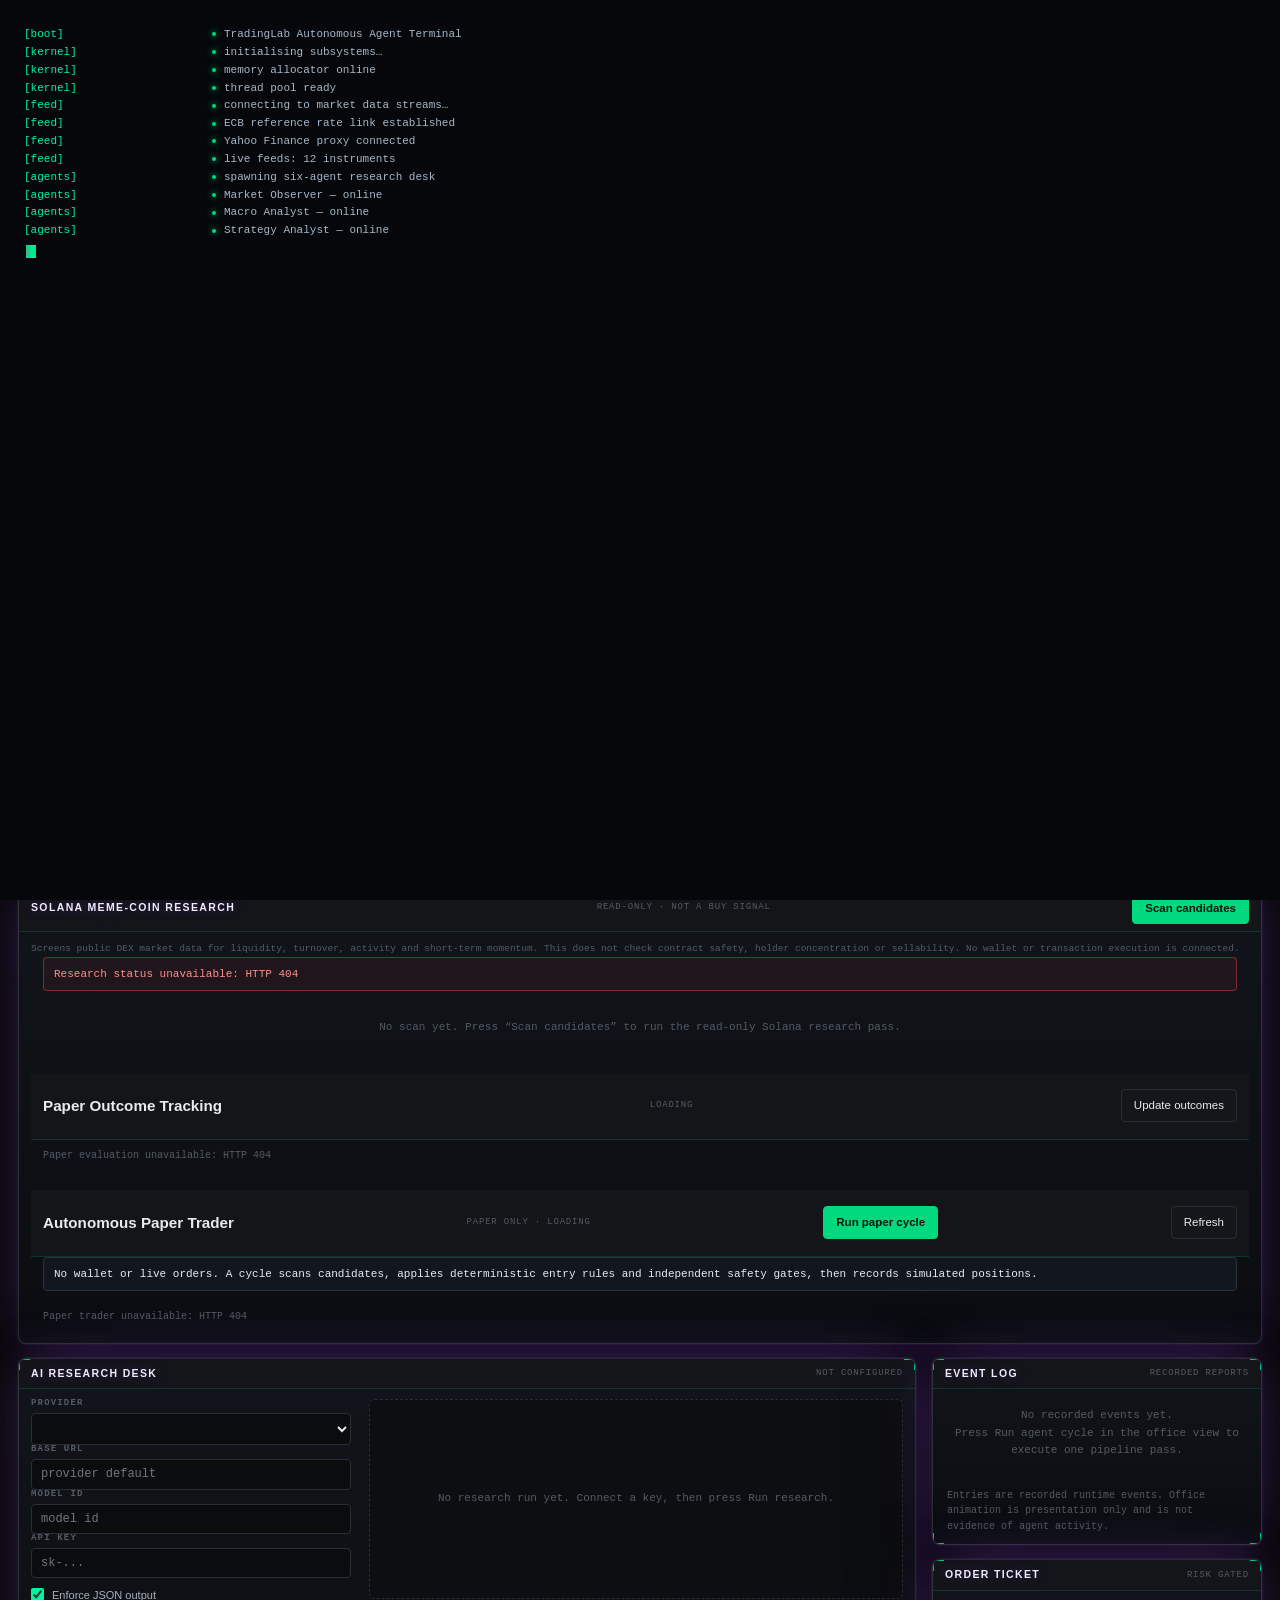
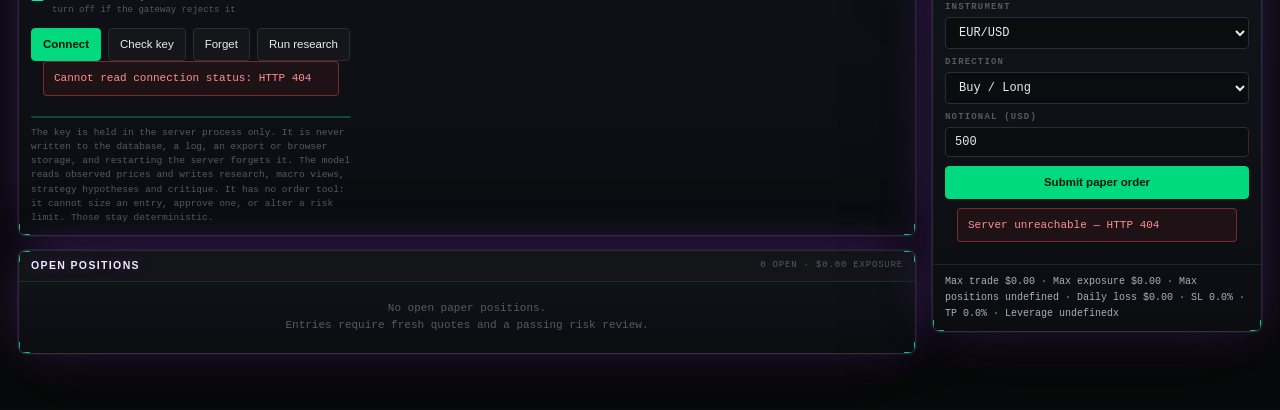
==== outputs/trading-lab/index.html @ f0dd3961 "fix: show real SOL balance on dashboard when Phantom is unavailable When the Phantom wallet extensio" ====
<!doctype html>
<html lang="en">
<head>
<meta charset="utf-8">
<meta name="viewport" content="width=device-width,initial-scale=1">
<title>TradingLab · Autonomous Paper Trading Terminal</title>
<style>
/* ============================================================
   TRADINGLAB — terminal stylesheet
   Single source of truth. Density and legibility over decoration.
   Colour is used only to carry meaning: up, down, halted, selected.
   ============================================================ */
:root{
  --bg:#080a0d; --surface:#0e1218; --surface-2:#12171f; --surface-3:#171d26;
  --line:#1d242e; --line-2:#2a323e;
  --ink:#e4ebf2; --ink-2:#aeb9c6; --dim:#78838f; --faint:#4d565f;
  --up:#2fbf87; --down:#e2555f; --warn:#d9a441; --accent:#4c8dff; --accent-dim:#1d3a63;
  --mono:ui-monospace,"SF Mono",SFMono-Regular,Menlo,Consolas,monospace;
  --sans:"Inter",-apple-system,BlinkMacSystemFont,"Segoe UI",Roboto,sans-serif;
  --r:6px; --r-lg:10px;
}
*{box-sizing:border-box}
html,body{margin:0;height:100%}
body{background:var(--bg);color:var(--ink);font:13px/1.45 var(--sans);
  -webkit-font-smoothing:antialiased;font-variant-numeric:tabular-nums}
::selection{background:#4c8dff44}
button,input,select{font:inherit;color:inherit}
:focus-visible{outline:2px solid var(--accent);outline-offset:1px}

/* ── shell ─────────────────────────────────────────────── */
.shell{display:grid;grid-template-columns:212px minmax(0,1fr);min-height:100vh}
.rail{border-right:1px solid var(--line);background:var(--surface);
  display:flex;flex-direction:column;position:sticky;top:0;height:100vh}
.brand{display:flex;align-items:center;gap:9px;padding:14px 16px;border-bottom:1px solid var(--line)}
.brand .mk{width:26px;height:26px;border-radius:var(--r);background:var(--surface-3);
  border:1px solid var(--line-2);display:grid;place-items:center;
  font:700 12px/1 var(--mono);color:var(--accent)}
.brand b{font-size:13.5px;font-weight:650;letter-spacing:-.01em}
.brand small{display:block;font:500 9px/1.4 var(--mono);color:var(--faint);letter-spacing:.14em}

nav{display:grid;gap:1px;padding:10px 8px;flex:1;align-content:start}
nav a{display:flex;align-items:center;gap:9px;padding:7px 10px;border-radius:var(--r);
  color:var(--ink-2);text-decoration:none;font-size:12.5px;border:1px solid transparent;
  transition:background .12s,color .12s,border-color .12s}
nav a:hover{background:var(--surface-2);color:var(--ink)}
nav a.on{background:var(--surface-3);color:var(--ink);border-color:var(--line-2)}
nav a .ic{width:16px;text-align:center;font:600 11px/1 var(--mono);color:var(--faint)}
nav a.on .ic{color:var(--accent)}

.railfoot{padding:12px;border-top:1px solid var(--line);display:grid;gap:6px}
.sysline{display:flex;align-items:center;gap:7px;font:500 10.5px/1 var(--mono);letter-spacing:.06em}
.dot{width:6px;height:6px;border-radius:50%;background:var(--faint);flex:none}
.dot.ok{background:var(--up)}
.dot.warn{background:var(--warn)}
.dot.bad{background:var(--down)}
.sysline .t{color:var(--dim)}
.railfoot small{font:400 10px/1.5 var(--mono);color:var(--faint)}

/* ── main ──────────────────────────────────────────────── */
.main{padding:0 0 40px;min-width:0}
.bar{display:flex;align-items:center;justify-content:space-between;gap:16px;
  padding:11px 18px;border-bottom:1px solid var(--line);background:var(--surface);
  position:sticky;top:0;z-index:20;flex-wrap:wrap}
.bar .path{font:500 12px/1 var(--mono);color:var(--dim)}
.bar .path b{color:var(--ink);font-weight:600}
.btags{display:flex;gap:6px;flex-wrap:wrap}
.tag{font:600 9.5px/1 var(--mono);letter-spacing:.13em;padding:5px 8px;border-radius:4px;
  border:1px solid var(--line-2);color:var(--ink-2);background:var(--surface-2);white-space:nowrap}
.tag.ok{border-color:#2fbf8755;color:#7fd8b4;background:#12301f}
.tag.bad{border-color:#e2555f55;color:#f0939a;background:#31161a}
.tag.warn{border-color:#d9a44155;color:#e8c583;background:#2e2413}
.tag.acc{border-color:#4c8dff55;color:#9dc0ff;background:#111e36}

.wrap{padding:18px;display:grid;gap:16px;max-width:1720px}

/* ── section ───────────────────────────────────────────── */
.sec{border:1px solid var(--line);border-radius:var(--r-lg);background:var(--surface);overflow:hidden}
.sechd{display:flex;align-items:center;justify-content:space-between;gap:12px;
  padding:10px 14px;border-bottom:1px solid var(--line);background:var(--surface-2);flex-wrap:wrap}
.sechd h2{margin:0;font-size:12px;font-weight:650;letter-spacing:.06em;text-transform:uppercase}
.sechd .sub{font:500 10px/1 var(--mono);letter-spacing:.09em;color:var(--faint)}
.secbd{padding:14px}

/* ── KPI strip ────────────────────────────────────────── */
.kpis{display:grid;grid-template-columns:repeat(6,minmax(0,1fr));gap:1px;background:var(--line)}
.kpi{background:var(--surface);padding:13px 15px}
.kpi .k{font:600 9.5px/1 var(--mono);letter-spacing:.15em;color:var(--faint);text-transform:uppercase}
.kpi .v{font:600 25px/1.1 var(--mono);letter-spacing:-.02em;margin-top:9px;color:var(--ink)}
.kpi .s{font:500 10px/1 var(--mono);letter-spacing:.08em;color:var(--dim);margin-top:7px}
.kpi .v.up{color:var(--up)} .kpi .v.down{color:var(--down)} .kpi .v.warn{color:var(--warn)}

/* ── tape ──────────────────────────────────────────────── */
.tape{display:flex;gap:1px;background:var(--line);overflow:hidden}
.tape .q{flex:1 1 0;min-width:0;background:var(--surface);padding:9px 13px}
.tape .q .s{font:600 9.5px/1 var(--mono);letter-spacing:.13em;color:var(--faint)}
.tape .q .p{font:600 15px/1 var(--mono);margin-top:6px;color:var(--ink)}
.tape .q .c{font:500 9.5px/1 var(--mono);letter-spacing:.06em;margin-top:5px}
.tape .q .c.up{color:var(--up)} .tape .q .c.dn{color:var(--down)} .tape .q .c.fl{color:var(--faint)}

/* ── chart ─────────────────────────────────────────────── */
.chartwrap{display:grid;grid-template-columns:minmax(0,1fr) 300px}
.chartbox{padding:14px;border-right:1px solid var(--line);min-width:0}
.charttop{display:flex;align-items:baseline;gap:12px;margin-bottom:10px;flex-wrap:wrap}
.charttop .sym{font:600 14px/1 var(--mono);letter-spacing:.1em}
.charttop .px{font:600 22px/1 var(--mono);color:var(--accent)}
.charttop .mt{font:500 10px/1 var(--mono);color:var(--faint);letter-spacing:.08em}
#spark{display:block;width:100%;height:230px;cursor:crosshair;position:relative}
.chartbox{position:relative}
.chartempty{position:absolute;inset:56px 12px 12px 12px;display:grid;place-items:center;
  font:600 11px ui-monospace,monospace;letter-spacing:.08em;color:#aeb9c6;
  background:rgba(10,14,19,.82);border:1px dashed var(--line);border-radius:6px;
  pointer-events:none;text-align:center;padding:0 18px}
.chartempty[hidden]{display:none}
.qbtn{border:1px solid var(--line-2);border-radius:6px;padding:5px 13px;font:600 11px var(--mono);
  letter-spacing:.06em;cursor:pointer;color:var(--ink);background:var(--surface-3)}
.qbtn:disabled{opacity:.55;cursor:wait}
.qbtn.buy{border-color:#2fbf8766;color:#7fe3b4}
.qbtn.buy:hover:not(:disabled){background:#0d2b1f;border-color:#2fbf87}
.qbtn.sell{border-color:#e2555f66;color:#f0939a}
.qbtn.sell:hover:not(:disabled){background:#2b0f13;border-color:#e2555f}
.ivsel{background:var(--bg);border:1px solid var(--line-2);border-radius:var(--r);
  padding:5px 8px;font:600 10px/1 var(--mono);letter-spacing:.08em;color:var(--ink-2);
  cursor:pointer}
.ivsel:hover{border-color:#3a4453}
.warn{margin:9px 0 0;padding:8px 10px;border:1px solid #d9a44144;border-radius:var(--r);
  background:#1e1809;color:#e8c583;font:400 10.5px/1.55 var(--mono)}
.warn[hidden]{display:none}
.notes{padding:12px 14px;font:400 10.5px/1.6 var(--mono);color:var(--faint)}

/* ── quote table ───────────────────────────────────────── */
.qt{width:100%;border-collapse:collapse;font:500 11.5px/1 var(--mono)}
.qt th{text-align:right;padding:8px 10px;font-size:9px;letter-spacing:.13em;font-weight:600;
  color:var(--faint);border-bottom:1px solid var(--line);white-space:nowrap;background:var(--surface-2)}
.qt th:first-child{text-align:left}
.qt td{padding:9px 10px;text-align:right;border-bottom:1px solid var(--line);white-space:nowrap}
.qt tbody tr{cursor:pointer;transition:background .1s}
.qt tbody tr:hover{background:var(--surface-2)}
.qt tbody tr.sel{background:#14213a}
.qt tbody tr.sel td:first-child{box-shadow:inset 2px 0 var(--accent)}
.qt tbody tr.stale td.p{color:#e8c583}
.qt tbody tr.stale td.p::after{content:" STALE";font-size:8px;letter-spacing:.1em;color:#d9a441}
.qt tbody tr.stale .n{color:#a3aeb9}
.qt td:first-child{text-align:left;color:var(--ink);font-weight:600;letter-spacing:.08em}
.qt td.dim{color:var(--dim)} .qt td.mut{color:var(--faint);font-size:10px}
.qt .kind{font-size:8px;letter-spacing:.1em;color:var(--faint);border:1px solid var(--line);
  border-radius:3px;padding:1px 4px;margin-left:5px;white-space:nowrap}

/* ── pipeline ──────────────────────────────────────────── */
.pipe{display:grid;grid-template-columns:repeat(5,minmax(0,1fr));gap:1px;background:var(--line)}
.pn{background:var(--surface);padding:13px 14px;position:relative}
.pn .top{display:flex;align-items:center;gap:7px}
.pn .ix{font:700 10px/1 var(--mono);color:var(--faint);letter-spacing:.1em}
.pn .nm{font-size:12.5px;font-weight:600;margin-left:auto}
.pn .st{font:600 9px/1 var(--mono);letter-spacing:.13em;margin-top:9px}
.pn .st.live{color:var(--up)} .pn .st.idle{color:var(--warn)} .pn .st.off{color:var(--faint)}
.pn .tx{font-size:11.5px;line-height:1.5;color:var(--ink-2);margin-top:8px;
  display:-webkit-box;-webkit-line-clamp:3;-webkit-box-orient:vertical;overflow:hidden}
.pn .mt{font:500 9.5px/1 var(--mono);letter-spacing:.08em;color:var(--faint);margin-top:9px;
  padding-top:9px;border-top:1px solid var(--line)}
.pn .bar2{height:2px;background:var(--line-2);margin-top:10px;overflow:hidden;border-radius:2px}
.pn .bar2 i{display:block;height:100%;background:var(--up)}

/* ── split ─────────────────────────────────────────────── */
.split{display:grid;grid-template-columns:minmax(0,1fr) 340px;gap:16px;align-items:start}
.stack{display:grid;gap:16px}

/* ── ticket ────────────────────────────────────────────── */
.frm{display:grid;gap:10px;padding:14px}
.fld{display:grid;gap:5px}
.fld label{font:600 9.5px/1 var(--mono);letter-spacing:.14em;color:var(--faint);text-transform:uppercase}
.fld[hidden]{display:none}
.fld .hint{display:block;margin-top:4px;font:400 9.5px/1.5 var(--mono);color:var(--faint)}
.fld .hint:empty{display:none}
.chk{display:flex;align-items:flex-start;gap:8px;margin-top:11px;cursor:pointer}
.chk input{margin:1px 0 0;accent-color:var(--accent);width:13px;height:13px;flex:none}
.chk span{font:500 11px/1.5 var(--sans);color:var(--ink-2)}
.chk em{display:block;font:400 9.5px/1.5 var(--mono);color:var(--faint);font-style:normal}
.fld select,.fld input{width:100%;background:var(--bg);border:1px solid var(--line-2);
  border-radius:var(--r);padding:8px 10px;font:500 12px/1.2 var(--mono)}
.fld select:hover,.fld input:hover{border-color:#3a4453}
.btn{border:1px solid var(--line-2);background:var(--surface-3);border-radius:var(--r);
  padding:9px 14px;font-size:12px;font-weight:600;cursor:pointer;
  transition:background .12s,border-color .12s,color .12s}
.btn:hover{background:#1d242e;border-color:#3a4453}
.btn.go{background:var(--accent);border-color:var(--accent);color:#04101f;font-weight:700}
.btn.go:hover{background:#6ba1ff;border-color:#6ba1ff}
.btn:disabled{opacity:.55;cursor:not-allowed}
#phantomConnect.wallet-connected{background:rgba(47,191,135,.12);border-color:#2fbf87;color:#7ee2b7}
#phantomConnect{max-width:175px;overflow:hidden;text-overflow:ellipsis}
.riskbox{border-top:1px solid var(--line);padding:11px 14px;
  font:400 10.5px/1.65 var(--mono);color:var(--dim)}
.riskbox.halt{border-top-color:#e2555f55;color:#f0939a;background:#1a0e10}

/* ── tables / feed ─────────────────────────────────────── */
.dt{width:100%;border-collapse:collapse;font-size:12px}
.dt th{text-align:left;padding:8px 12px;font:600 9px/1 var(--mono);letter-spacing:.13em;
  color:var(--faint);border-bottom:1px solid var(--line);background:var(--surface-2);white-space:nowrap}
.dt th.r,.dt td.r{text-align:right}
.dt td{padding:9px 12px;border-bottom:1px solid var(--line)}
.dt tbody tr:last-child td{border-bottom:0}
.dt tbody tr:hover{background:var(--surface-2)}
.dt .mono{font-family:var(--mono);font-size:11.5px}
.dt .sub2{display:block;font:500 10px/1.4 var(--mono);color:var(--faint);margin-top:3px}
.pos{color:var(--up)} .neg{color:var(--down)}
.xbtn{background:transparent;border:1px solid var(--line-2);border-radius:4px;
  padding:3px 8px;font:600 10px/1.4 var(--mono);color:var(--dim);cursor:pointer}
.xbtn:hover{border-color:var(--down);color:#f0939a}
.empty{padding:22px 14px;text-align:center;font:400 11.5px/1.6 var(--mono);color:var(--faint)}
.feed{display:grid;max-height:430px;overflow-y:auto}
.feed .row{display:grid;grid-template-columns:8px minmax(0,1fr) auto;gap:10px;align-items:start;
  padding:10px 14px;border-bottom:1px solid var(--line)}
.feed .row:last-child{border-bottom:0}
.feed .row:hover{background:var(--surface-2)}
.feed .tx{font-size:11.5px;line-height:1.5;color:var(--ink-2)}
.feed .tx b{color:var(--ink);font-weight:600}
.feed .ts{font:500 9.5px/1 var(--mono);letter-spacing:.08em;color:var(--faint);white-space:nowrap}
.msg{padding:10px 12px;border-radius:var(--r);font:500 11.5px/1.5 var(--mono);
  border:1px solid var(--line-2);background:var(--surface-2);margin:0 14px 12px}
.msg.ok{border-color:#2fbf8750;color:#7fd8b4;background:#0f2419}
.msg.bad{border-color:#e2555f50;color:#f0939a;background:#241114}
.msg:empty{display:none}
.kv{display:grid;gap:1px;background:var(--line);margin-top:12px;
  border:1px solid var(--line);border-radius:var(--r);overflow:hidden}
.kv div{background:var(--surface);padding:8px 11px;display:flex;
  justify-content:space-between;gap:12px;align-items:baseline;flex-wrap:wrap}
.kv div>*{min-width:0}
.kv span{overflow-wrap:anywhere}
.kv b{font:600 9.5px/1.4 var(--mono);letter-spacing:.12em;color:var(--faint)}
.kv span{font:600 11.5px/1.4 var(--mono);color:var(--ink);text-align:right;
  font-variant-numeric:tabular-nums}
.aigrid{display:grid;grid-template-columns:minmax(0,360px) minmax(0,1fr);gap:18px}
.row-btns{display:flex;gap:7px;flex-wrap:wrap;margin-top:11px}
.row-btns .btn{padding:7px 11px;font-size:11.5px}
.fine{margin:10px 0 0;font:400 10.5px/1.6 var(--mono);color:var(--faint)}
.stagerow{display:grid;gap:9px;max-height:430px;overflow-y:auto}
.stage{border:1px solid var(--line);border-radius:var(--r);padding:11px 13px;background:var(--surface-2)}
.stage .sh{display:flex;align-items:center;gap:8px;margin-bottom:7px;flex-wrap:wrap}
.stage .sh b{font-size:12px}
.stage p{margin:0;font-size:12px;line-height:1.6;color:var(--ink-2);white-space:pre-wrap}
.stage ul{margin:8px 0 0;padding-left:16px}
.stage li{font:400 11px/1.55 var(--mono);color:#e8c583;margin-bottom:3px}
.stage.bad{border-color:#e2555f44}
/* Responsive integrity.
   Grid and flex children default to min-width:auto, so a wide non-wrapping
   table inside one refuses to shrink and forces the entire page wider than the
   viewport. Every content-bearing grid child is pinned to min-width:0, and
   the tables get their own scroll containers. */
.wrap>*,.split>*,.stack>*,.aigrid>*,.termgrid>*,.chartwrap>*{min-width:0}
.qtscroll{overflow-x:auto;-webkit-overflow-scrolling:touch}
.qtscroll .qt{min-width:430px}
.dtscroll{overflow-x:auto}
.dtscroll .dt{min-width:420px}
.tape{overflow-x:auto}
.pn{min-width:0}
.pn .nm{min-width:0;overflow-wrap:anywhere;text-align:right}
.pn .tx{overflow-wrap:anywhere}
.stage p,.detail,.chartfoot,.notes,.fine{overflow-wrap:anywhere}
.bar .btags{min-width:0}
@media(max-width:1240px){.aigrid{grid-template-columns:1fr}}
@media(max-width:860px){
  .wrap{padding:12px}
  .sechd{align-items:flex-start}
  .sechd .sub{max-width:60%;overflow-wrap:anywhere;text-align:right}
  .qt,.dt{font-size:10.5px}
  .qt th,.qt td,.dt th,.dt td{padding:8px 7px}
  #spark{height:210px}
}
@media(max-width:560px){
  .kpi .v{font-size:21px}
  .kpi{padding:11px 12px}
  .charttop{gap:8px}
  .charttop .px{font-size:18px}
  .ivsel{flex:1 1 100%}
  .bar{padding:10px 12px}
  .bar .path{width:100%}
  .btags{width:100%}
  .tag{font-size:9px;padding:4px 7px}
  .row-btns .btn{flex:1 1 44%}
  .kv div{padding:7px 9px}
}

/* ── responsive ────────────────────────────────────────── */
@media(max-width:1240px){
  .kpis{grid-template-columns:repeat(3,minmax(0,1fr))}
  .split{grid-template-columns:1fr}
  .chartwrap{grid-template-columns:1fr}
  .chartbox{border-right:0;border-bottom:1px solid var(--line)}
  .pipe{grid-template-columns:repeat(2,minmax(0,1fr))}
}
@media(max-width:860px){
  .shell{grid-template-columns:1fr}
  .rail{position:static;height:auto;flex-direction:row;align-items:center;overflow-x:auto}
  .rail nav{display:flex;padding:8px;gap:4px}
  .rail nav a{white-space:nowrap}
  .railfoot{border-top:0;border-left:1px solid var(--line);padding:8px 12px}
  .kpis{grid-template-columns:repeat(2,minmax(0,1fr))}
  .tape{flex-wrap:wrap}.tape .q{flex:1 1 40%}
  .pipe{grid-template-columns:1fr}
  .wrap{padding:12px}
}
@media(prefers-reduced-motion:reduce){*{transition:none!important}}

/* ═══════════════════════════════════════════════════════════════════
   TERMINAL THEME — dense, near-black institutional console
   Modelled on professional trading terminals: flat near-black surfaces,
   green as the system/live accent, red reserved for loss, amber for
   caution. Information density over decoration. No glow without meaning.
   ═══════════════════════════════════════════════════════════════════ */
:root{
  --void:#08090a; --bg:#0a0b0d; --panel:#0f1013; --panel-2:#131519;
  --edge:#1d1f24; --edge-2:#2a2d33;
  --acc:#00d97e; --acc-dim:#00a862; --acc-soft:rgba(0,217,126,.12);
  --gain:#00d97e; --loss:#ff4d4f; --warn:#f0a92b; --idle:#7b828c;
  --ink:#e9ecef; --ink-2:#a8b0ba; --dim:#7b828c; --faint:#545b64;
  --mono:ui-monospace,"SF Mono",SFMono-Regular,Menlo,Consolas,monospace;
}

html,body{background:var(--void)}
body{background:var(--void);color:var(--ink)}

/* Flat instrument grid, barely present. */
body:before{opacity:1;background-image:
  linear-gradient(rgba(255,255,255,.022) 1px,transparent 1px),
  linear-gradient(90deg,rgba(255,255,255,.022) 1px,transparent 1px);
  background-size:56px 56px;mask-image:none}
body:after{opacity:1;inset:0;filter:none;animation:none;
  background:radial-gradient(60rem 30rem at 78% -8%,rgba(0,217,126,.05),transparent 62%)}

/* ── surfaces ───────────────────────────────────────────── */
.sec{background:var(--panel);border:1px solid var(--edge);border-radius:8px;
  box-shadow:none;backdrop-filter:none;-webkit-backdrop-filter:none}
.sec>.hud{position:absolute;width:11px;height:11px;pointer-events:none;z-index:3;
  border:1.5px solid var(--acc);opacity:.9}
.sec{position:relative}
.sec>.hud.tl{top:0;left:0;border-right:0;border-bottom:0}
.sec>.hud.tr{top:0;right:0;border-left:0;border-bottom:0}
.sec>.hud.bl{bottom:0;left:0;border-right:0;border-top:0}
.sec>.hud.br{bottom:0;right:0;border-left:0;border-top:0}

.sechd{background:var(--panel-2);border-bottom:1px solid var(--edge);padding:7px 12px}
.sechd:after{display:none}
.sechd h2{color:var(--ink);font-size:10.5px;letter-spacing:.13em;text-shadow:none}
.sechd .sub{color:var(--faint);font-size:9px}
.secbd{padding:10px 12px}

/* ── rail ───────────────────────────────────────────────── */
.rail{background:#0c0d10;border-right:1px solid var(--edge)}
.rail:after{display:none}
.brandmark{background:var(--acc);color:#04150d;border:0;border-radius:5px;
  box-shadow:none;font-weight:800}
.brand b{color:var(--ink);text-shadow:none;font-size:13.5px}
.brand small{color:var(--faint);font-size:8.5px;letter-spacing:.12em}
.nav{gap:1px;padding:8px}
.nav a{color:var(--ink-2);padding:7px 9px;font-size:12.5px;border-radius:5px}
.nav a:hover{background:#15171b;color:var(--ink);border-color:transparent}
.nav a.on{background:var(--acc-soft);color:var(--ink);border-color:rgba(0,217,126,.3);
  box-shadow:inset 2px 0 var(--acc)}
.nav a .ic{color:var(--faint);text-shadow:none;font-size:10px}
.nav a.on .ic{color:var(--acc)}
.sidefoot{background:#0f1013;border:1px solid var(--edge);border-radius:6px;padding:9px}
.sidefoot .online{color:var(--acc);text-shadow:none;font-family:var(--mono);
  font-size:9.5px;letter-spacing:.12em}
.dot.ok{background:var(--acc);box-shadow:0 0 6px var(--acc);
  animation:beacon 2.6s ease-in-out infinite}
@keyframes beacon{0%,100%{opacity:1}50%{opacity:.4}}

/* ── header ─────────────────────────────────────────────── */
.bar{background:#0c0d10;border-bottom:1px solid var(--edge);padding:9px 16px}
.bar .path{color:var(--faint);font-size:11.5px}
.bar .path b{color:var(--ink);font-weight:600}
.pill{background:#0f1013;border:1px solid var(--edge);border-radius:4px;
  color:var(--ink-2);padding:4px 8px;font-size:9.5px}
.tag{background:#121418;border:1px solid var(--edge-2);border-radius:3px;
  color:var(--ink-2);padding:3px 6px;font-size:8.5px;letter-spacing:.12em}
.tag.ok{border-color:rgba(0,217,126,.35);color:var(--acc);background:rgba(0,217,126,.08)}
.tag.bad{border-color:rgba(255,77,79,.4);color:#ff8080;background:rgba(255,77,79,.08)}
.tag.warn{border-color:rgba(240,169,43,.4);color:#f5c46b;background:rgba(240,169,43,.08)}
.tag.acc{border-color:rgba(0,217,126,.35);color:var(--acc);background:rgba(0,217,126,.08)}

/* ── KPI: dense instrument strip ────────────────────────── */
.kpis{background:var(--edge);gap:1px;border:1px solid var(--edge);border-radius:8px;
  overflow:hidden;box-shadow:none}
.kpi{background:var(--panel);padding:10px 13px;position:relative;overflow:hidden}
.kpi:before{background:linear-gradient(90deg,transparent,var(--acc),transparent);opacity:.35}
.kpi:after{display:none}
.kpi:hover{background:var(--panel-2)}
.kpi .k{color:var(--faint);font-size:9px;letter-spacing:.14em}
.kpi .v{color:var(--ink);font-size:clamp(19px,1.9vw,26px);font-weight:650;
  text-shadow:none;margin-top:6px;letter-spacing:-.01em}
.kpi .v.up{color:var(--gain);text-shadow:none}
.kpi .v.down{color:var(--loss);text-shadow:none}
.kpi .v.warn{color:var(--warn);text-shadow:none}
.kpi .s{color:var(--faint);font-size:9px;margin-top:5px}

/* ── market terminal ────────────────────────────────────── */
.tape{background:var(--edge);border:1px solid var(--edge);border-radius:0;
  border-left:0;border-right:0}
.tape .q{background:#0d0e11;padding:8px 13px;border-radius:0}
.tape .q:hover{background:#111316}
.tape .q .s{color:var(--faint);font-size:9px;letter-spacing:.12em}
.tape .q .p{color:var(--ink);font-size:15px;font-weight:650;text-shadow:none;margin-top:5px}
.tape .q .c{font-size:9.5px;margin-top:4px}
.tape .q .c.up{color:var(--gain)} .tape .q .c.dn{color:var(--loss)}
.tape .q .c.fl{color:var(--faint)}

.chartbox,.termtable{background:#0b0c0e;padding:10px 12px}
.termtable{padding:6px 8px}
.charttop{gap:11px;margin-bottom:8px}
.charttop .sym{color:var(--ink);letter-spacing:.12em;font-size:12.5px;text-shadow:none}
.charttop .px{color:var(--acc);font-size:20px;text-shadow:none;font-weight:650}
.charttop .mt{color:var(--faint);font-size:9.5px}
.ivsel{background:#0b0c0e;border:1px solid var(--edge-2);border-radius:4px;
  color:var(--ink-2);padding:4px 7px;font-size:9.5px}
#spark{border-color:var(--edge);box-shadow:none;border-radius:4px}
.notes{color:var(--faint);font-size:10px;padding:8px 12px;line-height:1.55}

.qt{font-size:11px}
.qt th{background:#101216;color:var(--faint);border-bottom-color:var(--edge);
  padding:7px 9px;font-size:8.5px;letter-spacing:.12em}
.qt td{padding:7px 9px;border-bottom-color:#17191d}
.qt tbody tr:hover{background:#14161a}
.qt tbody tr.sel{background:rgba(0,217,126,.09);box-shadow:inset 2px 0 var(--acc)}
.qt td:first-child{color:var(--ink);font-weight:600}
.qt tbody tr.stale td.p{color:var(--warn)}
.qt tbody tr.stale td.p::after{content:" STALE";font-size:8px;color:var(--warn)}
.qt tbody tr.stale .n{color:var(--dim)}

/* ── agent pipeline ─────────────────────────────────────── */
.pipe{background:var(--edge);gap:1px}
.pn{background:var(--panel);padding:10px 12px}
.pn:hover{background:var(--panel-2)}
.pn .ix{color:var(--faint);font-size:9px}
.pn .nm{font-size:12.5px;font-weight:600}
.pn .st{font-size:8.5px;letter-spacing:.12em;margin-top:7px;text-shadow:none}
.pn .st.live{color:var(--gain)}
.pn .st.idle{color:var(--warn)}
.pn .st.off{color:var(--faint)}
.pn .tx{color:var(--ink-2);font-size:11.5px;line-height:1.5;margin-top:7px}
.pn .bar2{background:#1e2126;margin-top:9px}
.pn .bar2 i{background:var(--acc)}
.pn[data-hue="#f0a92b"] .bar2 i{background:var(--warn)}
.pn .nm{color:var(--ink);font-size:12.5px;font-weight:600}
.pn .mt{color:var(--faint);font-size:9px;margin-top:8px;padding-top:8px;
  border-top-color:#17191d}

/* ── forms ──────────────────────────────────────────────── */
.fld label,.field label{color:var(--faint);font-size:9px;letter-spacing:.13em}
.fld select,.fld input,.field select,.field input{
  background:#0b0c0e;border-color:var(--edge-2);color:var(--ink);
  border-radius:4px;padding:7px 9px;font-size:12px}
.fld select:focus,.fld input:focus,.field select:focus,.field input:focus{
  border-color:var(--acc);box-shadow:0 0 0 2px rgba(0,217,126,.16)}
.frm{padding:12px;gap:9px}
.btn{background:#14161a;border:1px solid var(--edge-2);color:var(--ink);
  border-radius:4px;padding:7px 12px;font-size:11.5px;font-weight:500}
.btn:hover{background:#1a1d22;border-color:#3a3e45;color:#fff}
.btn.go{background:var(--acc);border-color:var(--acc);color:#04150d;font-weight:650}
.btn.go:hover{background:#1fe892;border-color:#1fe892}
.msg{border-radius:4px;font-size:11px;padding:8px 10px;margin:0 12px 10px}
.msg.ok{border-color:rgba(0,217,126,.35);color:#5fe3ab;background:rgba(0,217,126,.07)}
.msg.bad{border-color:rgba(255,77,79,.4);color:#ff8f8f;background:rgba(255,77,79,.07)}
.riskbox{border-top-color:var(--edge);color:var(--ink-2);padding:9px 12px;
  font-size:10px;line-height:1.6}
.riskbox.halt{border-top-color:rgba(255,77,79,.45);color:#ff8f8f;background:rgba(255,77,79,.06)}
.fine{color:var(--faint);font-size:9.5px;line-height:1.5;margin-top:8px}
.chk{margin-top:9px}
.chk span{font-size:11px;color:var(--ink-2)}
.chk em{font-size:9px;color:var(--faint)}

/* ── AI desk ────────────────────────────────────────────── */
.aigrid{grid-template-columns:minmax(0,320px) minmax(0,1fr);align-items:stretch}
.aigrid>*{display:flex;flex-direction:column;min-height:0}
.kv{background:var(--edge);border-color:var(--edge);border-radius:4px;margin-top:10px}
.kv div{background:#0f1013;padding:6px 10px}
.kv b{color:var(--faint);font-size:9px;letter-spacing:.12em}
.kv span{color:var(--ink);font-size:11px}
.stagerow{gap:7px;align-content:start;flex:1;min-height:0}
.aigrid>div:last-child{min-height:0;display:flex}
.stagerow>.empty{grid-column:1/-1;align-self:stretch;color:var(--faint);
  border:1px dashed var(--edge-2);border-radius:6px;background:#0d0e11;
  padding:28px 16px;display:grid;place-content:center;text-align:center;
  min-height:200px;flex:1}
.stage{background:#0d0e11;border-color:var(--edge);border-radius:5px;padding:9px 11px}
.stage:hover{border-color:var(--edge-2)}
.stage .sh b{color:var(--ink);font-size:12px}
.stage p{color:var(--ink-2);font-size:11.5px;line-height:1.55}
.stage li{color:var(--warn);font-size:10.5px}
.stage.bad{border-color:rgba(255,77,79,.35)}

/* ── tables and feed ────────────────────────────────────── */
.dt{font-size:11.5px}
.dt th{background:#101216;color:var(--faint);border-bottom-color:var(--edge);
  padding:7px 12px;font-size:8.5px;letter-spacing:.12em}
.dt td{padding:7px 12px;border-bottom-color:#17191d}
.dt .sub2{color:var(--faint);font-size:9.5px}
.empty{color:var(--faint);padding:18px 12px;font-size:11px}
.pos{color:var(--gain)} .neg{color:var(--loss)}
.xbtn{background:transparent;border:1px solid var(--edge-2);border-radius:3px;
  color:var(--ink-2);padding:2px 7px;font-size:9.5px}
.xbtn:hover{border-color:var(--loss);color:#ff8f8f;background:rgba(255,77,79,.07)}
.pos-row:hover,.dt tbody tr:hover{background:#14161a}
.feed{max-height:420px}
.feed .row{gap:9px;padding:8px 12px;border-bottom-color:#17191d}
.feed .tx{font-size:11.5px;color:var(--ink-2);line-height:1.5}
.feed .tx b{color:var(--ink)}
.feed .ts{color:var(--faint);font-size:9px;letter-spacing:.1em}
.warn{border-color:rgba(240,169,43,.35);background:rgba(240,169,43,.07);
  color:#f5c46b;border-radius:4px;font-size:10.5px;padding:7px 10px}

.split{grid-template-columns:minmax(0,1fr) 330px;align-items:start}
.stack{gap:14px}
.wrap{gap:14px}
.main{padding-bottom:36px}
.topbar{margin-bottom:0}

@media(max-width:1240px){.aigrid{grid-template-columns:1fr}}
@media(max-width:860px){
  .secbd{padding:9px 10px}
  .kpi{padding:9px 11px}
  .kpi .v{font-size:19px}
  .qt,.dt{font-size:10.5px}
  .qt th,.qt td,.dt th,.dt td{padding:7px 7px}
  #spark{height:210px}
  .feed{max-height:320px}
}
@media(prefers-reduced-motion:reduce){
  .dot.ok{animation:none}
  .stagerow>.empty:before{animation:none}
}

/* ═══ TOP BAR NAV + LIVE TICKER ═══
   The left rail is gone; navigation lives in the sticky header. The ticker
   strip is duplicated by renderTicker() and translated -50%, so the loop is
   seamless. Stale quotes are labelled with their age, never scrolled past as
   though current. */
.shell{display:block}
.main{padding-bottom:36px}

.bar{position:sticky;top:0;z-index:30;display:flex;align-items:center;
  gap:14px;flex-wrap:wrap;background:#0c0d10;border-bottom:1px solid var(--edge);
  padding:8px 16px}
.bar .path{font-size:11.5px;flex:none}
.topnav{display:flex !important;gap:2px;flex-wrap:wrap;min-width:0;
  padding:0 !important;flex:none}
.topnav a{padding:5px 10px !important;border-radius:4px;font-size:12px;
  color:var(--ink-2);text-decoration:none;border:1px solid transparent;
  white-space:nowrap;transition:background .12s,color .12s}
.topnav a:hover{background:#15171b;color:var(--ink)}
.topnav a.on{background:var(--acc-soft);color:var(--ink);
  border-color:rgba(0,217,126,.3)}
.bar .btags{margin-left:auto;display:flex;gap:6px;align-items:center;flex-wrap:wrap}
.tag.live{display:inline-flex;align-items:center;gap:6px}

.tickerbar{border-bottom:1px solid var(--edge);background:#0b0c0e;
  overflow:hidden;position:relative}
.tickerbar:before{content:"";position:absolute;inset:0;pointer-events:none;z-index:2;
  background:linear-gradient(90deg,#0b0c0e 0,transparent 60px,
             transparent calc(100% - 60px),#0b0c0e 100%)}
.ticker{display:flex;width:max-content;animation:tickerRun 44s linear infinite}
.ticker:hover{animation-play-state:paused}
@keyframes tickerRun{from{transform:translateX(0)}to{transform:translateX(-50%)}}
.tk{display:inline-flex;align-items:center;gap:7px;padding:7px 15px;
  border-right:1px solid #141619;white-space:nowrap;font-family:var(--mono);
  font-size:11px}
.tk .s{color:var(--faint);font-size:9.5px;letter-spacing:.12em}
.tk .p{color:var(--ink);font-weight:600}
.tk .d{font-size:9.5px}
.tk .d.up{color:var(--gain)} .tk .d.dn{color:var(--loss)}
.tk .d.fl{color:var(--faint)}
.tk .age{font-size:9px;color:#3f454c}
.tk .age.stale{color:var(--warn)}

@media(max-width:860px){
  .bar{gap:8px;padding:8px 12px}
  .bar .path{width:100%}
  .bar .btags{margin-left:0;width:100%}
  .topnav{width:100%;overflow-x:auto;flex-wrap:nowrap}
  .topnav a{flex:none}
}
@media(prefers-reduced-motion:reduce){
  .ticker{animation:none;flex-wrap:wrap;width:100%}
  .tickerbar{overflow:visible}
}

/* ═══ FLEET COMMAND LAYER ═══
   Command-center fleet cards over the terminal base. Every number derives
   from recorded events, account state or policy — shares, counts and
   timestamps only. Anything uncomputable (e.g. per-agent win rates, which
   have no attribution data) renders as an em dash, never a guess. */
#clock{font-variant-numeric:tabular-nums;min-width:74px;text-align:center}

.fleetbar{display:flex;align-items:center;gap:10px;padding:9px 14px;
  border-bottom:1px solid var(--line);background:var(--surface-2)}
.fleetbar .fl{font:600 9.5px/1 var(--mono);letter-spacing:.16em;color:var(--faint)}
.fleetbar .fmeter{flex:1;height:5px;border-radius:3px;background:var(--line-2);
  overflow:hidden}
.fleetbar .fmeter i{display:block;height:100%;width:0;border-radius:3px;
  background:linear-gradient(90deg,var(--acc-dim),var(--acc));
  transition:width .5s ease}
.fleetbar .fp{font:600 10.5px/1 var(--mono);color:var(--ink);
  font-variant-numeric:tabular-nums}
.fleetbar .fn{font:500 9.5px/1 var(--mono);color:var(--dim);letter-spacing:.06em}
.sechd .sub.err{color:var(--loss)}

.pn{animation:fleetIn .45s ease both;animation-delay:var(--d,0ms)}
@keyframes fleetIn{from{opacity:0;transform:translateY(10px)}to{opacity:1;transform:none}}
.pn{transition:transform .18s ease,border-color .18s ease,box-shadow .18s ease}
.pipe .pn:hover{transform:translateY(-3px);border-color:var(--acc);
  box-shadow:0 14px 34px -12px #000,0 0 22px -8px var(--acc-soft)}
.pipe .pn{box-shadow:inset 2px 0 var(--hue,transparent)}
.ahead{display:flex;align-items:center;gap:10px}
.ava{position:relative;width:40px;height:40px;flex:none}
.ava svg{position:absolute;inset:0;transform:rotate(-90deg)}
.ava .ring-bg{fill:none;stroke:var(--line-2);stroke-width:3}
.ava .ring-fg{fill:none;stroke:var(--acc);stroke-width:3;stroke-linecap:round;
  transition:stroke-dasharray .5s ease}
.ava .mo{position:absolute;inset:0;display:grid;place-items:center;
  font:700 13px/1 var(--mono);color:var(--ink)}
.ava .lm{position:absolute;right:-2px;bottom:-2px;width:9px;height:9px;
  border-radius:50%;background:var(--faint);border:2px solid var(--surface)}
.ava .lm.on{background:var(--acc);box-shadow:0 0 8px var(--acc)}
.ava .lm.warn{background:var(--warn)}
.anm{min-width:0}
.anm .nm{font-size:13px;font-weight:650;white-space:nowrap;overflow:hidden;
  text-overflow:ellipsis}
.anm .rl{font:500 8.5px/1.4 var(--mono);letter-spacing:.1em;color:var(--faint)}
.pn .stats{display:flex;gap:12px;margin-top:10px;padding-top:9px;
  border-top:1px solid var(--line)}
.pn .stats div{display:grid;gap:3px}
.pn .stats b{font:650 12.5px/1 var(--mono);color:var(--ink);
  font-variant-numeric:tabular-nums}
.pn .stats span{font:500 8px/1 var(--mono);letter-spacing:.12em;color:var(--faint)}
.hb{display:flex;gap:2px;margin-top:9px}
.hb i{flex:1;height:9px;border-radius:1px;background:var(--line-2)}
.hb i.hit{background:var(--acc)}
.hb i.ai{background:var(--acc-dim)}
.hb i.miss{background:transparent;border:1px solid var(--line-2)}
.pn details.rep{margin-top:9px;border-top:1px solid var(--line);padding-top:8px}
.pn details.rep summary{cursor:pointer;font:600 9px/1.6 var(--mono);
  letter-spacing:.12em;color:var(--dim);list-style:none}
.pn details.rep summary::-webkit-details-marker{display:none}
.pn details.rep summary:hover{color:var(--ink)}
.pn details.rep .re{padding:7px 0;border-bottom:1px dashed var(--line)}
.pn details.rep .re:last-child{border-bottom:0}
.pn details.rep .rt{font:600 9px/1.6 var(--mono);color:var(--faint)}
.pn details.rep .rs{font:600 9px/1.6 var(--mono)}
.pn details.rep .rs.ok{color:var(--acc)} .pn details.rep .rs.bad{color:var(--warn)}
.pn details.rep .rx{font-size:11px;line-height:1.5;color:var(--ink-2);margin-top:3px}
.agctl{display:flex;align-items:center;gap:8px;margin-top:10px;padding-top:9px;
  border-top:1px solid var(--line)}
.switch{position:relative;display:inline-flex;flex:none;cursor:pointer}
.switch input{position:absolute;opacity:0;inset:0;cursor:pointer}
.switch .tr{width:32px;height:17px;border-radius:10px;background:var(--line-2);
  border:1px solid var(--edge-2);transition:background .15s,border-color .15s;
  position:relative}
.switch .tr:after{content:"";position:absolute;top:2px;left:2px;width:11px;height:11px;
  border-radius:50%;background:var(--dim);transition:left .15s,background .15s}
.switch input:checked+.tr{background:rgba(0,217,126,.25);border-color:var(--acc)}
.switch input:checked+.tr:after{left:16px;background:var(--acc)}
.switch input:focus-visible+.tr{outline:2px solid var(--acc);outline-offset:2px}
.switch input:disabled+.tr{opacity:.45;cursor:not-allowed}
.agctl .lb{font:600 9px/1.5 var(--mono);letter-spacing:.1em;color:var(--dim)}
.agctl .lk{font:500 9px/1.5 var(--mono);color:var(--faint)}
@media(max-width:860px){
  .fleetbar{flex-wrap:wrap}
  .fleetbar .fmeter{flex:1 1 100%;order:3}
}
@media(prefers-reduced-motion:reduce){
  .pn{animation:none}
  .pipe .pn:hover{transform:none}
  .ava .ring-fg,.fleetbar .fmeter i{transition:none}
}

/* ═══ NEON COMMAND THEME ═══
   Purple/cyan command identity over the terminal base, modelled on pro
   trading-desk references: a neon top edge, glowing panel rims, gradient
   display numerals, and a bright ticker. All figures stay real data. */
:root{
  --neon:#b366ff; --neon-dim:#7c3aed; --cy:#22d3ee;
  --neon-soft:rgba(150,80,255,.14); --cy-soft:rgba(34,211,238,.12);
}
body:before{content:"";position:fixed;top:0;left:0;right:0;height:2px;z-index:60;
  background:linear-gradient(90deg,var(--neon),var(--cy),var(--gain),var(--neon));
  box-shadow:0 0 18px rgba(150,80,255,.65)}
.brandmark{background:linear-gradient(135deg,#3b1470,#0d1525)!important;
  color:#d9b8ff!important;box-shadow:0 0 26px #a855ff44!important}
.nav a.active{background:linear-gradient(90deg,#2a1650,#101827)!important;
  box-shadow:inset 2px 0 var(--neon),0 0 18px #a855ff22!important}
.nav .ico{color:#c4a4ff!important}
.sec{border-color:#ffffff10!important;
  box-shadow:0 24px 80px rgba(0,0,0,.42),0 0 0 1px #a855ff14,0 0 34px -18px #a855ff55!important}
.floor,.hero{border-color:#a855ff26!important}
.hero:after{background:#a855ff14!important}
.eyebrow{color:#c4a4ff!important}
.metric strong,.hero h1{
  background:linear-gradient(180deg,#ffffff,#9be8c3)!important;
  -webkit-background-clip:text!important;background-clip:text!important;
  -webkit-text-fill-color:transparent!important}
.metric .up{color:var(--gain)!important;text-shadow:0 0 12px #00ff8866}
.floor-dot{background:var(--gain)!important;box-shadow:0 0 16px var(--gain)!important}
.agent{border-color:#c5dcff22!important}
.agent:hover{border-color:#a855ff66!important;
  box-shadow:0 22px 50px #0009,0 0 30px -6px #a855ff55!important}
.agent:after{background:linear-gradient(90deg,transparent,var(--neon),var(--cy),transparent)!important;
  box-shadow:0 0 16px #a855ff88!important}
.avatar{border-color:#a855ff66!important;box-shadow:0 0 22px #a855ff33!important}
.screen{border-color:#a855ff1e!important}
.tickerbar{border-bottom-color:#a855ff33!important}
.tk{color:#e8f3ff!important}
.tk .s{color:var(--cy)!important;text-shadow:0 0 10px #22d3ee55}
.tk .d.up{color:var(--gain)!important;text-shadow:0 0 10px #00ff8866}
.tk .d.dn{color:var(--loss)!important;text-shadow:0 0 10px #ff4d6a66}
.tk .age.stale{color:var(--warn)!important}
.event:hover{border-color:#a855ff33!important}
.event[data-recorded="true"] .edot{background:var(--cy)!important;
  box-shadow:0 0 10px var(--cy)!important}
#floorStatus{border-color:#a855ff33!important;color:#d9b8ff!important}
.btn.primary,.tradebtn{background:linear-gradient(135deg,#6d28d9,#3b1470)!important;
  border-color:#a855ff66!important;box-shadow:0 0 22px -6px #a855ff88!important}
.agent[data-observed="true"] .status{background:var(--gain)!important;
  box-shadow:0 0 11px var(--gain)!important}
.roster button[aria-pressed=true]{border-color:var(--neon)!important;
  box-shadow:0 0 22px #a855ff33!important}

/* ═══ NEON INTENSITY PASS ═══
   Push separation, saturation and glow decisively: brighter panels, larger
   luminous numerals, per-agent edge light, vivid ticker. Form follows the
   same data; only the light changes. */
.sec{background:linear-gradient(180deg,#11141a,#0b0d11)!important;
  border-color:#ffffff1f!important;
  box-shadow:0 24px 80px rgba(0,0,0,.5),0 0 0 1px #a855ff22,0 0 52px -10px #a855ff77!important}
.sechd h2{color:#f1eaff!important;text-shadow:0 0 14px #a855ff55}
.metric strong{font-size:clamp(27px,2.7vw,40px)!important;
  text-shadow:0 0 30px rgba(0,255,136,.35)!important}
.metric .up{text-shadow:0 0 18px #00ff8899!important}
.tick,.tk{font-size:12px!important}
.tk .p{color:#ffffff!important;text-shadow:0 0 14px rgba(255,255,255,.3)}
.tk .d{font-weight:700!important}
.pipe .pn{box-shadow:inset 3px 0 var(--hue,transparent),0 0 30px -12px var(--hue,transparent)!important}
.pipe .pn:hover{box-shadow:inset 3px 0 var(--hue,transparent),0 18px 44px -12px #000,0 0 34px -8px var(--hue,transparent)!important}
.pn .nm{font-size:13.5px!important;color:#ffffff!important}
.ava{width:46px!important;height:46px!important}
.ava .mo{font-size:15px!important;font-weight:800!important}
.ava .ring-fg{stroke-width:3.5!important}
.hb i.hit{filter:brightness(1.3) saturate(1.2)}
.fleetbar .fmeter i{box-shadow:0 0 12px #00ff88aa}
.event b{color:#fff!important}
/* Mobile-only usability pass. Desktop layout and existing components remain unchanged. */
@media(max-width:640px){
  html,body{min-height:100%;height:auto;overflow-x:hidden}
  .wrap{padding:10px;gap:12px}
  .bar{gap:8px;padding:9px 10px}
  .bar .path{font-size:10.5px}
  .topnav{gap:4px;scrollbar-width:thin;overscroll-behavior-x:contain;
    -webkit-overflow-scrolling:touch;padding-bottom:3px!important}
  .topnav a{min-height:38px;display:inline-flex;align-items:center;padding:8px 10px!important}
  .bar .btags{gap:5px}
  .tag{min-height:26px;display:inline-flex;align-items:center}
  .tickerbar{-webkit-mask-image:linear-gradient(90deg,transparent,#000 10px,#000 calc(100% - 10px),transparent);
    mask-image:linear-gradient(90deg,transparent,#000 10px,#000 calc(100% - 10px),transparent)}
  .kpis{grid-template-columns:repeat(2,minmax(0,1fr))}
  .kpi{padding:10px}
  .kpi .k{font-size:8.5px;letter-spacing:.1em;line-height:1.35}
  .kpi .v{font-size:clamp(17px,5.4vw,22px);overflow-wrap:anywhere}
  .kpi .s{font-size:9px;line-height:1.35;letter-spacing:.03em}
  .secbd{padding:10px}
  .sechd{padding:10px;gap:7px}
  .sechd .sub{max-width:58%;font-size:9px;line-height:1.35}
  .tape{flex-wrap:nowrap;overflow-x:auto;scroll-snap-type:x proximity;
    -webkit-overflow-scrolling:touch;overscroll-behavior-x:contain}
  .tape .q{flex:0 0 42%;scroll-snap-align:start;padding:9px 10px}
  .chartbox{padding:10px}
  .charttop{align-items:center;gap:8px}
  .charttop .sym{font-size:12px}
  .charttop .px{font-size:18px}
  .charttop .mt{font-size:9px}
  #spark{height:190px;touch-action:pan-y}
  .qtscroll,.dtscroll{max-width:100%;overflow-x:auto;overscroll-behavior-x:contain;
    -webkit-overflow-scrolling:touch}
  .qtscroll .qt{min-width:440px}
  .dtscroll .dt{min-width:460px}
  .qt th,.qt td,.dt th,.dt td{padding:9px 8px;white-space:nowrap}
  .row-btns{gap:7px}
  .row-btns .btn{min-height:42px;flex:1 1 44%}
  button,.btn,select,input{min-height:40px}
  input,select,textarea{font-size:16px}
  .pipe{gap:8px}
  .pn{padding:11px}
  .kv div{gap:7px}
  .kv div>*{min-width:0;overflow-wrap:anywhere}
  .feed{max-height:280px;overscroll-behavior:contain}
}
@media(max-width:380px){
  .wrap{padding:8px;gap:10px}
  .kpi{padding:9px}
  .kpi .v{font-size:17px}
  .tape .q{flex-basis:55%}
  .charttop .mt{max-width:100%;overflow-wrap:anywhere}
  .tag{letter-spacing:.06em;padding:4px 6px}
}

</style>
<link rel="stylesheet" href="terminal-2029.css">
<link rel="stylesheet" href="desk-unify-a.css">
<style id="bootStyles">
#bootOverlay{position:fixed;inset:0;background:#05070a;z-index:9999;display:flex;
  flex-direction:column;gap:4px;padding:24px;font:400 11px/1.35 "SF Mono",ui-monospace,Menlo,Consolas,monospace;
  color:#2fbf87;overflow-y:auto}
#bootOverlay:after{content:"";display:block;width:1em;height:1em;margin-top:2px}
#bootLines .line{display:flex;align-items:center;gap:8px;margin:3px 0}
#bootLines .line .p{color:#5a7a6a;min-width:180px}
#bootLines .line.ok .p{color:var(--accent,#00d4ff)}
#bootLines .line.ok .dot{width:4px;height:4px;border-radius:50%;background:#00d97e;box-shadow:0 0 6px #00d97e}
#bootLines .line.err .dot{width:4px;height:4px;border-radius:50%;background:#ff4d6a}
#bootLines .line.warn .dot{width:4px;height:4px;border-radius:50%;background:#f0a92b}
#bootLines .line .txt{color:#a8b8c8;white-space:pre-wrap;word-break:break-word}
#bootCursor{display:inline-block;width:10px;height:13px;background:#00e891;animation:blink .9s step-end infinite;margin-left:2px}
@keyframes blink{50%{opacity:0}}
#themeToggle{transition:box-shadow .2s}
#themeToggle.active{box-shadow:0 0 14px rgba(0,245,160,.6)}
.kpi .v.fresh{animation:pulseIn .5s ease-out;box-shadow:0 0 12px rgba(0,245,160,.5)}
@keyframes pulseIn{0%,100%{box-shadow:0 0 0 0 rgba(0,245,160,.5)}50%{box-shadow:0 0 0 6px rgba(0,245,160,0)}}
.thinking{color:#22d3ee;text-shadow:0 0 10px rgba(34,211,238,.5)}
.dots{display:inline-block;animation:bounceDots 1.4s infinite;vertical-align:bottom}
@keyframes bounceDots{0%,100%{opacity:1}48%{opacity:.3}49%{opacity:.3;transform:translateY(-2px)}50%{opacity:.3;transform:translateY(-3px)}51%{opacity:.3}70%{opacity:.8}}
</style>
</head>
<body>
<div id="bootOverlay"><div id="bootLines"></div><div id="bootCursor">▌</div></div>
<div class="shell">

  <main class="main">
    <div class="bar">
      <div class="path">TradingLab / <b>Overview</b></div>
      <nav class="topnav" aria-label="Sections">
        <a class="on" href="#overview">Overview</a>
        <a href="#markets">Markets</a>
        <a href="#pipeline">Agents</a>
        <a href="#meme-research">Meme</a>
        <a href="#ai">AI Desk</a>
        <a href="#positions">Positions</a>
        <a href="#activity">Events</a>
        <a href="company.html">Office</a>
      </nav>
      <button type="button" class="btn" id="themeToggle" title="Cycle visual theme: terminal → 2029 neon → unified desk" style="font:600 9.5px/1 var(--mono);letter-spacing:.1em;padding:5px 10px;border-radius:5px;margin-left:8px">2029</button>
      <button type="button" class="btn go" id="phantomConnect" aria-label="Connect Phantom wallet" title="Connect your Phantom wallet; no transactions will be signed" style="font:600 9.5px/1 var(--mono);letter-spacing:.06em;padding:7px 10px;margin-left:6px;white-space:nowrap">CONNECT PHANTOM</button>
      <span id="walletBalance" class="tag small" style="display:none;margin-left:6px">-- SOL</span>
      <div class="btags">
        <span class="tag" id="clock" title="Coordinated Universal Time">--:--:--</span>
        <span class="tag" id="tagFeed">ECB REFERENCE</span>
        <span class="tag" id="tagDate">DATE —</span>
        <span class="tag" id="tagGate">RISK ARMED</span>
        <span class="tag live"><i class="dot ok" id="sysDot"></i><span class="t" id="sysTxt">LIVE</span></span>
      </div>
    </div>

    <div class="tickerbar" aria-live="off">
      <div class="ticker" id="ticker"></div>
    </div>

<div class="wrap">

      <section class="kpis" id="kpis"></section>

      <section class="sec" id="markets"><i class="hud tl"></i><i class="hud tr"></i><i class="hud bl"></i><i class="hud br"></i>
        <div class="sechd">
          <h2>Market Terminal</h2>
          <span class="sub" id="feedSrc">—</span>
        </div>
        <div class="tape" id="tape"></div>
        <div class="chartwrap">
          <div class="chartbox">
            <div class="charttop">
              <span class="sym" id="cSym">EUR/USD</span>
              <span class="px" id="cPx">—</span>
              <span class="mt" id="cMeta">—</span>
              <span class="mt" id="chartSrc" style="margin-left:auto">—</span>
              <select id="interval" class="ivsel" aria-label="Bar interval">
                <option value="5m">5 min</option>
                <option value="15m" selected>15 min</option>
                <option value="30m">30 min</option>
                <option value="1h">1 hour</option>
                <option value="1d">1 day</option>
              </select>
              <button id="qbuy" class="qbtn buy" title="One-click paper buy at the ticket notional">Buy</button>
              <button id="qsell" class="qbtn sell" title="One-click paper sell at the ticket notional">Sell</button>
            </div>
            <div id="spark"></div>
            <div id="chartEmpty" class="chartempty" hidden></div>
            <p class="warn" id="cWarn" hidden></p>
          </div>
          <div>
            <div class="qtscroll"><table class="qt"><thead><tr>
              <th>PAIR</th><th>LAST</th><th>BID</th><th>ASK</th><th>SPR</th><th>DATE</th>
            </tr></thead><tbody id="quotes"></tbody></table></div>
            <div class="notes" id="quoteNote">Prices are reference mid rates. Click a row to load the pair.</div>
          </div>
        </div>
      </section>

      <section class="sec" id="pipeline"><i class="hud tl"></i><i class="hud tr"></i><i class="hud bl"></i><i class="hud br"></i>
        <div class="sechd">
          <h2>Trading Fleet</h2>
          <span class="sub" id="pipeMeta">—</span>
          <span class="sub err" id="pipeErr" role="status"></span>
        </div>
        <div class="fleetbar" aria-label="Fleet reporting share">
          <span class="fl">FLEET SIGNAL</span>
          <div class="fmeter"><i id="fleetFill"></i></div>
          <span class="fp" id="fleetPct">—</span>
          <span class="fn" id="fleetNote">—</span>
        </div>
        <div class="pipe" id="pipe"></div>
      </section>

      <section class="sec" id="meme-research">
        <div class="sechd">
          <h2>Solana Meme-Coin Research</h2>
          <span class="sub" id="memeMeta">READ-ONLY · NOT A BUY SIGNAL</span>
          <button class="btn go" id="memeScan">Scan candidates</button>
        </div>
        <div class="secbd">
          <p class="fine" style="margin-top:0">Screens public DEX market data for liquidity, turnover, activity and short-term momentum. This does not check contract safety, holder concentration or sellability. No wallet or transaction execution is connected.</p>
          <div class="msg" id="memeMsg"></div>
          <div id="memeResults"><div class="empty">No scan yet. Press “Scan candidates” to run the read-only Solana research pass.</div></div>
          <div class="sechd" style="margin-top:18px">
            <h3>Paper Outcome Tracking</h3>
            <span class="sub" id="memePaperMeta">LOADING</span>
            <button class="btn" id="memePaperUpdate">Update outcomes</button>
          </div>
          <div id="memePaperStatus"><div class="empty">Loading stored paper outcomes…</div></div>
          <div class="sechd" style="margin-top:18px">
            <h3>Autonomous Paper Trader</h3>
            <span class="sub" id="memeTraderMeta">PAPER ONLY · LOADING</span>
            <button class="btn go" id="memeTraderRun">Run paper cycle</button>
            <button class="btn" id="memeTraderRefresh">Refresh</button>
          </div>
          <div class="msg" id="memeTraderMsg">No wallet or live orders. A cycle scans candidates, applies deterministic entry rules and independent safety gates, then records simulated positions.</div>
          <div id="memeTraderStatus"><div class="empty">Loading paper portfolio…</div></div>
        </div>
      </section>

      <div class="split">
        <div class="stack">
          <section class="sec" id="ai"><i class="hud tl"></i><i class="hud tr"></i><i class="hud bl"></i><i class="hud br"></i>
        <div class="sechd">
          <h2>AI Research Desk</h2>
          <span class="sub" id="aiState">NOT CONFIGURED</span>
        </div>
        <div class="secbd">
          <div class="aigrid">
            <div>
              <div class="fld">
                <label for="aiProvider">Provider</label>
                <select id="aiProvider"></select>
              </div>
              <div class="fld">
                <label for="aiBase">Base URL</label>
                <input id="aiBase" type="text" placeholder="provider default" autocomplete="off">
                <small class="hint" id="aiBaseHint"></small>
              </div>
              <div class="fld">
                <label for="aiModel">Model id</label>
                <input id="aiModel" type="text" placeholder="model id" autocomplete="off">
              </div>
              <div class="fld" id="aiKeyWrap">
                <label for="aiKey">API key</label>
                <input id="aiKey" type="password" placeholder="sk-..." autocomplete="off">
              </div>
              <label class="chk"><input type="checkbox" id="aiJson" checked>
                <span>Enforce JSON output <em>turn off if the gateway rejects it</em></span></label>
              <div class="row-btns">
                <button class="btn go" id="aiConnect">Connect</button>
                <button class="btn" id="aiVerify">Check key</button>
                <button class="btn" id="aiForget">Forget</button>
                <button class="btn" id="aiRun">Run research</button>
              </div>
              <p class="msg" id="aiMsg" role="status"></p>
              <div class="kv" id="aiBudget"></div>
              <p class="fine secondary">The key is held in the server process only. It is never written
                to the database, a log, an export or browser storage, and restarting the
                server forgets it. The model reads observed prices and writes research,
                macro views, strategy hypotheses and critique. It has no order tool: it
                cannot size an entry, approve one, or alter a risk limit. Those stay
                deterministic.</p>
            </div>
            <div>
              <div class="stagerow" id="aiStages">
                <div class="empty">No research run yet. Connect a key, then press Run research.</div>
              </div>
            </div>
          </div>
        </div>
      </section>

      <section class="sec" id="positions"><i class="hud tl"></i><i class="hud tr"></i><i class="hud bl"></i><i class="hud br"></i>
            <div class="sechd">
              <h2>Open Positions</h2>
              <span class="sub" id="posMeta">0 OPEN</span>
            </div>
            <div id="posBody"></div>
          </section>
        </div>
        <div class="stack">
          <section class="sec" id="activity"><i class="hud tl"></i><i class="hud tr"></i><i class="hud bl"></i><i class="hud br"></i>
            <div class="sechd">
              <h2>Event Log</h2>
              <span class="sub">RECORDED REPORTS</span>
            </div>
            <div class="feed" id="feed"></div>
            <div class="notes" style="padding:10px 14px">
              Entries are recorded runtime events. Office animation is presentation only and is
              not evidence of agent activity.
            </div>
          </section>

          <section class="sec" id="ticket"><i class="hud tl"></i><i class="hud tr"></i><i class="hud bl"></i><i class="hud br"></i>
            <div class="sechd"><h2>Order Ticket</h2><span class="sub">RISK GATED</span></div>
            <div class="frm">
              <div class="fld">
                <label for="pair">Instrument</label>
                <select id="pair">
                  <option>EUR/USD</option><option>GBP/USD</option><option>USD/JPY</option>
                  <option>AUD/USD</option><option>USD/CHF</option>
                  <option>XAU/USD</option>
                  <option>AAPL/USD</option><option>MSFT/USD</option><option>NVDA/USD</option>
                  <option>TSLA/USD</option><option>AMZN/USD</option><option>META/USD</option>
                </select>
              </div>
              <div class="fld">
                <label for="side">Direction</label>
                <select id="side"><option value="buy">Buy / Long</option><option value="sell">Sell / Short</option></select>
              </div>
              <div class="fld">
                <label for="notional">Notional (USD)</label>
                <input id="notional" type="number" min="1" max="1000" step="10" value="500">
              </div>
              <button class="btn go" id="submit">Submit paper order</button>
              <p class="msg" id="msg" role="status"></p>
            </div>
            <div class="riskbox" id="risk">Loading risk parameters…</div>
          </section>
        </div>
      </div>

    </div>
  </main>
</div>

<script src="vendor-lightweight-charts.js"></script>
<script>
const PAIRS=['EUR/USD','GBP/USD','USD/JPY','AUD/USD','USD/CHF','XAU/USD',
  'AAPL/USD','MSFT/USD','NVDA/USD','TSLA/USD','AMZN/USD','META/USD'];
/* Metals quote per troy ounce, equities per share: two decimals. JPY carries
   three; spot FX five. */
const decimals=p=>(p==='USD/JPY'?3:(isMetal(p)||isStock(p))?2:5);
const isMetal=p=>['XAU','XAG'].includes(String(p).split('/')[0]);
const isStock=p=>['AAPL','MSFT','NVDA','TSLA','AMZN','META'].includes(String(p).split('/')[0]);
const MAX_QUOTE_AGE=300;
const px=(p,v)=>Number(v).toFixed(decimals(p));
const money=v=>Number(v||0).toFixed(2);
const esc=v=>String(v??'').replace(/[&<>"']/g,c=>({'&':'&amp;','<':'&lt;','>':'&gt;','"':'&quot;',"'":'&#39;'}[c]));
const cls=v=>Number(v)>0?'pos':Number(v)<0?'neg':'';

let apiAuth=null,apiAuthPrompt=null;
const api=async(path,opts={})=>{
  const send=()=>fetch(path,{...opts,headers:{...(opts.headers||{}),...(apiAuth?{Authorization:'Basic '+apiAuth}:{})}});
  let r=await send(),j=null;try{j=await r.json()}catch(_){}
  if(r.status===401&&!apiAuth&&String(opts.method||'GET').toUpperCase()==='POST'){
    if(!apiAuthPrompt){
      apiAuthPrompt=(async()=>{
        const user=window.prompt('Tradingbo requires the username configured for this Render service.');
        if(!user)return null;
        const pass=window.prompt('Enter the matching Tradingbo dashboard password.');
        if(pass===null)return null;
        return btoa(unescape(encodeURIComponent(user.trim()+':'+pass)));
      })().finally(()=>{apiAuthPrompt=null});
    }
    apiAuth=await apiAuthPrompt;
    if(apiAuth){r=await send();j=null;try{j=await r.json()}catch(_){}}
  }
  if(r.status===401){apiAuth=null;throw Error('Authentication required. Use the username and password configured in Render.')}
  if(!r.ok)throw Error(j?.error||('HTTP '+r.status));
  return j;
};

/* Five deterministic specialists plus a deterministic accounting reviewer. */
const AGENTS=[
  {key:'market',     ix:'01',name:'Market Researcher', hue:'#22d3ee',
   role:'Feeds and data quality',
   task:'Reads observed quotes, checks timestamp and freshness of every price row.'},
  {key:'macro',      ix:'02',name:'Macro Analyst',     hue:'#a78bfa',
   role:'Regime and context',
   task:'Frames the regime from supplied macro context without inventing inputs.'},
  {key:'strategy',   ix:'03',name:'Strategy Analyst',  hue:'#00d97e',
   role:'Signal construction',
   task:'Requires distinct fresh observations beyond a conservative momentum threshold.'},
  {key:'risk',       ix:'04',name:'Risk Critic',       hue:'#f0a92b',
   role:'Veto authority',
   task:'Independent gate over exposure, drawdown and concentration. Can veto only.'},
  {key:'portfolio',  ix:'05',name:'Portfolio Coord.',  hue:'#f472b6',
   role:'Allocation',
   task:'Sizes entries within the deterministic limits set by the risk critic.'}
];

let state=null,chartPair='EUR/USD',quotes={};
const $id=s=>document.getElementById(s);

/* Historical OHLC from the server. Loaded once per pair per interval and then
   refreshed on a timer, so the chart shows real intraday bars instead of a
   single daily print. Nothing is synthesised client-side. */
const series={},barsState={};
PAIRS.forEach(p=>series[p]=[]);
let interval='15m';

async function loadSeries(pair){
  try{
    const r=await api('/api/forex/bars?pair='+encodeURIComponent(pair)+
      '&interval='+encodeURIComponent(interval)+'&limit=400');
    let bars=(r.bars||[]).map(b=>({t:b.t,o:b.o,h:b.h,l:b.l,c:b.c}));
    // A metal quote is spot, but the only free intraday series is the futures
    // contract, which sits a basis away from spot. Plotting the raw futures
    // bars next to a spot price would put the chart tens of dollars away from
    // the number quoted above it. Shift the series by the current basis so the
    // final close lands on the spot price. This preserves the futures *shape*
    // and intraday ranges while agreeing with the quoted instrument. The shift
    // is disclosed in the chart caption and is not a claim that the history is
    // spot trades.
    const q=quotes[pair];
    if(isMetal(pair)&&bars.length&&q&&typeof q.basis_vs_futures==='number'){
      const off=q.basis_vs_futures;
      bars=bars.map(b=>({t:b.t,o:b.o+off,h:b.h+off,l:b.l+off,c:b.c+off}));
      barsState[pair]={src:'futures rebased to spot',rebased:off,err:null};
    }else{
      barsState[pair]={src:r.source,rebased:0,err:null};
    }
    series[pair]=bars;
  }catch(e){
    series[pair]=[];
    barsState[pair]={src:null,rebased:0,err:e.message};
  }
  if(pair===chartPair){loadPair(pair);paintChartNote()}
}

async function refreshSeries(){
  await Promise.all(PAIRS.map(loadSeries));
  paintChartNote();
}

function paintChartNote(){
  const st=barsState[chartPair]||{},q=quotes[chartPair];
  const el=$id('chartSrc');if(!el)return;
  if(st.err){el.textContent='bars unavailable — '+st.err;el.style.color='#f0939a';return}
  const n=(series[chartPair]||[]).length;
  el.textContent=n+' '+interval+' bars · '+(st.rebased
    ?'GC=F futures shape, shifted by '+st.rebased.toFixed(2)+' to land on spot'
    :(st.src||'feed'))+(q?' · '+q.provider_date:'');
  el.style.color=st.rebased?'#d9a441':'';
}

/* ── KPI strip ─────────────────────────────────────────── */
function renderKpis(s){
  const a=s.account||{},r=s.risk||{},pos=(a.positions||[]).length;
  const gates=r.halted
    ? {v:'HALTED',c:'warn',s:'NEW ENTRIES BLOCKED'}
    : {v:'ARMED',c:'',s:'DETERMINISTIC LIMITS'};
  const start=r.starting_cash??a.starting_cash??0;
  const rows=[
    ['Equity',        '$'+money(a.equity),       '', !start?'—':a.equity>=start?'ABOVE START':'BELOW START'],
    ['Realised P/L',  '$'+money(a.realized_pnl), Number(a.realized_pnl)>0?'up':Number(a.realized_pnl)<0?'down':'', 'SESSION'],
    ['Unrealised P/L','$'+money(a.unrealized_pnl),Number(a.unrealized_pnl)>0?'up':Number(a.unrealized_pnl)<0?'down':'','MARK-TO-MARKET'],
    ['Exposure',      '$'+money(a.exposure),     '', a.exposure?'DEPLOYED':'FLAT'],
    ['Risk gate',     gates.v, gates.c,          gates.s],
    ['Positions',     String(pos)+' / '+(r.max_positions??'—'), pos?'up':'', 'MAX '+((r.max_positions??'—'))]
  ];
  $id('kpis').innerHTML=rows.map(([k,v,c,s])=>
    '<div class="kpi"><div class="k">'+k+'</div><div class="v '+c+' fresh">'+v+
    '</div><div class="s">'+s+'</div></div>').join('');
  setTimeout(()=>{document.querySelectorAll('.kpi .v.fresh').forEach(el=>el.classList.remove('fresh'))},600);
}

/* ── tape + quotes ─────────────────────────────────────── */
/* ── live scrolling ticker ────────────────────────────────
   The strip is duplicated and translated -50%, so the loop is seamless. A
   stale quote is labelled with its age instead of scrolling past as though it
   were current. */
function renderTicker(){
  const el=$id('ticker');
  if(!el)return;
  const now=Date.now()/1000;
  const items=PAIRS.map(p=>{
    const q=quotes[p];
    if(!q)return '<span class="tk"><span class="s">'+p+'</span>'+
      '<span class="p">—</span></span>';
    const h=series[p]||[];
    const prev=h.length>1?h[h.length-2].c:q.price;
    const ch=prev?(q.price-prev)/prev*10000:0;
    let move;
    if(isMetal(p)){
      const b=typeof q.basis_vs_futures==='number'?q.basis_vs_futures:null;
      move='<span class="d fl">'+(b===null?'spot':'basis '+(b>0?'+':'')+b.toFixed(1))+'</span>';
    }else{
      const c=Math.abs(ch)<0.01?'fl':ch>0?'up':'dn';
      move='<span class="d '+c+'">'+(c==='fl'?'·':ch>0?'▲':'▼')+
        ' '+Math.abs(ch).toFixed(1)+'</span>';
    }
    const age=Math.max(0,now-Number(q.observed||0));
    const stale=age>MAX_QUOTE_AGE;
    return '<span class="tk"><span class="s">'+p+'</span>'+
      '<span class="p">'+px(p,q.price)+'</span>'+move+
      '<span class="age'+(stale?' stale':'')+'">'+
      (stale?Math.round(age/60)+'m stale':Math.round(age)+'s')+'</span></span>';
  });
  // Two identical halves make the -50% translate loop with no visible seam.
  el.innerHTML=items.join('')+items.join('');
}

function renderTape(){
  $id('tape').innerHTML=PAIRS.map(p=>{
    const q=quotes[p];if(!q)return '';
    // For metals the bar history is a futures series, so differencing it against
    // a spot price would invent a move. Report the basis instead of a fake change.
    if(isMetal(p)){
      const b=typeof q.basis_vs_futures==='number'?q.basis_vs_futures:null;
      return '<div class="q"><div class="s">'+p+'</div><div class="p">'+px(p,q.price)+
        '</div><div class="c '+(b===null?'fl':b<0?'dn':'up')+'">'+
        (b===null?'spot':'basis '+(b>0?'+':'')+b.toFixed(2))+'</div></div>';
    }
    const h=series[p]||[],prev=h.length>1?h[h.length-2].c:q.price;
    const ch=prev?(q.price-prev)/prev*10000:0;
    const c=Math.abs(ch)<0.01?'fl':ch>0?'up':'dn';
    const arrow=c==='fl'?'·':ch>0?'▲':'▼';
    return '<div class="q"><div class="s">'+p+'</div><div class="p">'+px(p,q.price)+
      '</div><div class="c '+c+'">'+arrow+' '+Math.abs(ch).toFixed(1)+
      ' pt</div></div>';
  }).join('');
}

function renderQuotes(){
  const body=$id('quotes');
  body.innerHTML=PAIRS.filter(p=>quotes[p]).map(p=>{
    const q=quotes[p];
    const held=(state?.account?.positions||[]).some(x=>x.pair===p);
    const kind=q.instrument==='stock'?'EQ':q.instrument==='metal'?'METAL':'FX';
    return '<tr data-p="'+p+'" class="'+(p===chartPair?'sel':'')+'">'+
      '<td>'+p+(held?' <span style="color:#d9a441">●</span>':'')+
      ' <span class="kind">'+kind+'</span></td>'+
      '<td>'+px(p,q.price)+'</td>'+
      '<td class="dim">'+px(p,q.bid)+'</td>'+
      '<td class="dim">'+px(p,q.ask)+'</td>'+
      '<td class="dim">'+(Number(q.spread_bps||0).toFixed(1))+'</td>'+
      '<td class="mut">'+(q.provider_date||'—')+'</td></tr>';
  }).join('');
  // The risk controller refuses entries older than MAX_QUOTE_AGE. Surface that
  // per row so a rejected order is explained rather than mysterious.
  const now=Date.now()/1000;
  [...document.querySelectorAll('#quotes tr[data-p]')].forEach(tr=>{
    const q=quotes[tr.dataset.p];if(!q)return;
    const age=now-Number(q.observed||0);
    if(age>MAX_QUOTE_AGE){
      tr.classList.add('stale');
      tr.title='Quote is '+Math.round(age)+'s old. Entries are rejected until it is under '+MAX_QUOTE_AGE+'s.';
    }
  });
}

/* ── session chart (TradingView Lightweight Charts, vendored locally) ──
   The series fed in is the same real OHLC (metal bars still carry the
   disclosed futures-to-spot shift from loadSeries). Gaps stay gaps: the
   library spaces bars by index, so weekends draw no dead runs. */
let lwChart=null,lwSeries=null,lwKey='';
function drawChart(){
  const el=$id('spark'),empty=$id('chartEmpty');
  const h=series[chartPair]||[];
  if(!window.LightweightCharts){
    if(empty){empty.hidden=false;empty.textContent='Chart library unavailable (vendor file missing).';}
    return;
  }
  if(!lwChart){
    lwChart=LightweightCharts.createChart(el,{
      width:Math.max(50,el.clientWidth||800),height:230,
      layout:{background:{color:'#0a0e13'},textColor:'#4d565f',
        fontFamily:'ui-monospace,monospace',fontSize:10},
      grid:{vertLines:{color:'#161c24'},horzLines:{color:'#161c24'}},
      crosshair:{vertLine:{color:'#3a4550',labelBackgroundColor:'#1c232c'},
        horzLine:{color:'#3a4550',labelBackgroundColor:'#1c232c'}},
      rightPriceScale:{borderColor:'#1c232c'},
      timeScale:{borderColor:'#1c232c',timeVisible:true,secondsVisible:false},
    });
    lwSeries=lwChart.addSeries(LightweightCharts.CandlestickSeries,{
      upColor:'#2fbf87',downColor:'#e2555f',
      wickUpColor:'#2fbf87',wickDownColor:'#e2555f',borderVisible:false,
    });
  }else{
    lwChart.resize(Math.max(50,el.clientWidth||800),230);
  }
  if(!h.length){
    const st=barsState[chartPair]||{};
    if(empty){empty.hidden=false;
      empty.textContent=st.err?('BARS UNAVAILABLE — '+String(st.err).slice(0,64))
        :('LOADING '+interval+' BARS');}
    try{lwSeries.setData([])}catch(_){}
    return;
  }
  if(empty)empty.hidden=true;
  const seen=new Set(),rows=[];
  for(const b of h){
    const t=Math.floor(Number(b.t));
    if(!Number.isFinite(t)||seen.has(t))continue;
    seen.add(t);
    const o=+b.o,hh=+b.h,l=+b.l,c=+b.c;
    if(![o,hh,l,c].every(Number.isFinite)||o<=0||hh<=0||l<=0||c<=0)continue;
    rows.push({time:t,open:o,high:hh,low:l,close:c});
  }
  lwSeries.setData(rows);
  const key=chartPair+'|'+interval;
  if(key!==lwKey){lwKey=key;try{lwChart.timeScale().fitContent()}catch(_){}}
}

function loadPair(p){
  if(!p)return;
  chartPair=p;
  if(!series[p])series[p]=[];
  const q=quotes[p];
  $id('cSym').textContent=p;
  $id('cPx').textContent=q?px(p,q.price):'—';
  $id('cMeta').textContent=q?('bid '+px(p,q.bid)+'  ask '+px(p,q.ask)+'  spread '+Number(q.spread_bps||0).toFixed(2)+'bp'):'no quote';
  const warn=$id('cWarn');
  // A metal quote is spot, but its intraday bars come from the futures contract.
  // Say so and quantify the gap rather than implying the two are interchangeable.
  if(warn){
    if(isMetal(p)&&q&&typeof q.basis_vs_futures==='number'){
      warn.hidden=false;
      warn.textContent='Quote is true spot per troy ounce. Intraday bars come from '+
        (q.futures_symbol||'GC=F')+' COMEX futures because no free intraday spot '+
        'feed exists, so the chart keeps the futures shape but is shifted by '+
        q.basis_vs_futures.toFixed(2)+' USD/oz to end on the spot price. The '+
        'history is a futures proxy, not recorded spot trades.';
    }else{warn.hidden=true}
  }
  renderQuotes();drawChart();
  if(!series[p]||!series[p].length){
    loadSeries(p);
  }
}
document.addEventListener('click',e=>{
  const tr=e.target.closest?.('#quotes tr[data-p]');
  if(tr)loadPair(tr.dataset.p);
});

/* ── agent pipeline ────────────────────────────────────── */
/* Toggleable deterministic stations. Mirrors TOGGLEABLE_AGENTS in
   forex_agents.py: risk is the locked-on safety interlock, macro has no
   deterministic execution path. */
const TOGGLEABLE=['market','strategy','portfolio'];
function agentKey(name){
  return String(name||'').replace(/\s*\(AI\)\s*/i,'').trim().split(' ')[0].toLowerCase();
}
function relTime(ts){
  if(!ts||ts<=0)return '—';
  const s=Math.max(0,Date.now()/1000-ts);
  if(s<60)return Math.floor(s)+'s ago';
  if(s<3600)return Math.floor(s/60)+'m ago';
  if(s<86400)return Math.floor(s/3600)+'h ago';
  return Math.floor(s/86400)+'d ago';
}
function utcTime(ts){
  if(!ts||ts<=0)return '—';
  const d=new Date(ts*1000);
  const p=n=>String(n).padStart(2,'0');
  return p(d.getUTCHours())+':'+p(d.getUTCMinutes())+':'+p(d.getUTCSeconds());
}
async function toggleAgent(key,on,box){
  box.disabled=true;
  $id('pipeErr').textContent='';
  try{
    await api('/api/forex/agents/config',{method:'POST',
      headers:{'Content-Type':'application/json'},
      body:JSON.stringify({agent:key,enabled:on})});
    await refresh();
  }catch(e){
    $id('pipeErr').textContent='Station update failed: '+e.message;
    await refresh();
  }finally{box.disabled=false}
}
function renderPipeline(s){
  const events=(s.events||[]).filter(e=>e.agent);
  const cfg=(s.agentState&&s.agentState.agent_config)||{};
  const total=events.length;
  const cycles=[];
  for(const e of events){
    if(e.cycle_id&&!cycles.includes(e.cycle_id)){
      cycles.push(e.cycle_id);
      if(cycles.length>=12)break;
    }
  }
  const reporting=new Set();
  const entries=events.filter(e=>e.status==='Paper order recorded').length;
  $id('pipe').innerHTML=AGENTS.map((a,i)=>{
    const mine=events.filter(e=>agentKey(e.agent)===a.key);
    const det=mine.filter(e=>!/\(AI\)/i.test(String(e.agent||'')));
    const ai=mine.filter(e=>/\(AI\)/i.test(String(e.agent||'')));
    const aiOk=ai.filter(e=>!/unavailable|error|fail/i.test(String(e.status||'')));
    const detLive=det.length>0;
    if(detLive)reporting.add(a.key);
    const approvals=mine.reduce((t,e)=>t+(Array.isArray(e.approve)?e.approve.length:0),0);
    const lastTs=mine.reduce((t,e)=>Math.max(t,Number(e.timestamp)||0),0);
    const share=total?Math.round(mine.length/total*100):0;
    const label=detLive?'REPORT RECEIVED':aiOk.length?'AI ADVISORY ONLY'
      :(ai.length?'AI CALL FAILED':'AWAITING REPORT');
    const tone=detLive?'live':(aiOk.length?'idle':'off');
    const lamp=detLive?'on':(aiOk.length?'warn':'');
    const detail=(det[0]||aiOk[0]||ai[0]||{}).summary||a.task;
    const hb=cycles.map(c=>{
      const hit=mine.find(e=>e.cycle_id===c);
      if(!hit)return '<i class="miss" title="no report this cycle"></i>';
      const isDet=!/\(AI\)/i.test(String(hit.agent||''));
      return '<i class="'+(isDet?'hit':'ai')+'"'+(isDet?' style="background:'+a.hue+'"':'')+
        ' title="'+esc(hit.status||'')+'"></i>';
    }).join('');
    const reps=mine.slice(0,8).map(e=>{
      const bad=/unavailable|error|fail|skipped|veto|blocked/i.test(String(e.status||''));
      return '<div class="re"><div class="rt">'+utcTime(e.timestamp)+' UTC</div>'+
        '<div class="rs '+(bad?'bad':'ok')+'">'+esc(e.status||'—')+'</div>'+
        '<div class="rx">'+esc(String(e.summary||'').slice(0,240))+'</div></div>';
    }).join('')||'<div class="empty">No recorded reports for this station yet.</div>';
    let ctl;
    if(TOGGLEABLE.includes(a.key)){
      const on=cfg[a.key]!==false;
      ctl='<label class="switch" title="Enable or disable this station"><input type="checkbox" data-agent="'+a.key+'"'+
        (on?' checked':'')+' onchange="toggleAgent(\''+a.key+'\',this.checked,this)">'+
        '<span class="tr"></span></label><span class="lb">'+(on?'ENABLED':'DISABLED')+'</span>';
    }else if(a.key==='risk'){
      ctl='<span class="lk">LOCKED · SAFETY INTERLOCK ALWAYS ON</span>';
    }else{
      ctl='<span class="lk">ADVISORY ROLE · NO EXECUTION PATH</span>';
    }
    return '<div class="pn" style="--d:'+(i*70)+'ms;--hue:'+a.hue+'">'+
      '<div class="ahead"><div class="ava" title="'+share+'% of recorded reports">'+
      '<svg viewBox="0 0 36 36"><circle class="ring-bg" cx="18" cy="18" r="15.9155"/>'+
      '<circle class="ring-fg" cx="18" cy="18" r="15.9155" style="stroke:'+a.hue+'" stroke-dasharray="'+share+' 100"/></svg>'+
      '<span class="mo" style="color:'+a.hue+'">'+esc(a.name[0])+'</span>'+
      '<span class="lm '+lamp+'"></span></div>'+
      '<div class="anm"><div class="nm">'+a.name+'</div>'+
      '<div class="rl">'+a.ix+' · '+a.role.toUpperCase()+'</div></div></div>'+
      '<div class="st '+tone+'">'+label+'</div>'+
      '<div class="tx">'+esc(detail)+'</div>'+
      '<div class="stats"><div><b>'+mine.length+'</b><span>REPORTS</span></div>'+
      '<div><b>'+approvals+'</b><span>APPROVALS</span></div>'+
      '<div><b>'+esc(relTime(lastTs))+'</b><span>LAST ACTIVE</span></div></div>'+
      '<div class="hb" title="Report presence across the last '+cycles.length+' cycles, newest first">'+hb+'</div>'+
      '<details class="rep"><summary>RECORDED REPORTS ('+mine.length+')</summary>'+reps+'</details>'+
      '<div class="agctl">'+ctl+'</div></div>';
  }).join('');
  const disabled=TOGGLEABLE.filter(k=>cfg[k]===false).length;
  const share=reporting.size?Math.round(reporting.size/AGENTS.length*100):0;
  $id('fleetFill').style.width=share+'%';
  $id('fleetPct').textContent=share+'%';
  $id('fleetNote').textContent=reporting.size+' / '+AGENTS.length+' REPORTING · '+
    entries+' RECORDED ENTRIES'+(disabled?' · '+disabled+' DISABLED':'');
  // last_cycle is in-memory only and resets on restart, so derive the cycle
  // time from the newest recorded event instead.
  const lc=events.reduce((t,e)=>Math.max(t,Number(e.timestamp)||0),0);
  $id('pipeMeta').textContent=reporting.size+' / '+AGENTS.length+' REPORTING'+
    (disabled?' · '+disabled+' DISABLED':'')+' · CYCLE '+(lc>0?relTime(lc):'—');
}

/* ── positions ─────────────────────────────────────────── */
function renderPositions(s){
  const pos=s.account?.positions||[];
  $id('posMeta').textContent=pos.length+' OPEN · $'+money(s.account?.exposure)+' EXPOSURE';
  if(!pos.length){
    $id('posBody').innerHTML='<div class="empty">No open paper positions.<br>Entries require fresh quotes and a passing risk review.</div>';
    return;
  }
  $id('posBody').innerHTML='<div class="dtscroll"><table class="dt"><thead><tr>'+
    '<th>INSTRUMENT</th><th class="r">NOTIONAL</th><th class="r">UNREALISED</th><th class="r">ACTION</th>'+
    '</tr></thead><tbody>'+pos.map(p=>{
      const u=Number(p.unrealized_pnl)||0;
      return '<tr><td><span class="mono">'+esc(p.pair)+'</span>'+
        '<span class="sub2">'+String(p.side||'').toUpperCase()+'</span></td>'+
        '<td class="r mono">$'+money(p.notional)+'</td>'+
        '<td class="r mono '+cls(u)+'">'+(u>=0?'+':'')+money(u)+'</td>'+
        '<td class="r"><button class="xbtn" onclick="closePosition(\''+p.id+'\')">Close</button></td></tr>';
    }).join('')+'</tbody></table></div>';
}

/* ── event log ─────────────────────────────────────────── */
function renderFeed(s){
  const ev=(s.events||[]).filter(e=>['live_agent_report','live_agent_started','accounting_report'].includes(e.kind)).slice(0,40);
  if(!ev.length){
    $id('feed').innerHTML='<div class="empty">No recorded events yet.<br>'+
      'Press Run agent cycle in the office view to execute one pipeline pass.</div>';
    return;
  }
  $id('feed').innerHTML=ev.map(e=>
    '<div class="row"><i class="dot ok"></i><div class="tx"><b>'+esc(e.agent||'System')+
    '</b><br>'+esc(e.summary||'Recorded event.')+'</div>'+
    '<span class="ts">RECORDED</span></div>').join('');
}

/* ── header tags ───────────────────────────────────────── */
function renderTags(s){
  const r=s.risk||{},m=s.market||{};
  const gate=$id('tagGate');
  gate.textContent=r.halted?'RISK HALT':'RISK ARMED';
  gate.className='tag '+(r.halted?'bad':'ok');
  // The feed label must name the provider actually in use, not a hardcoded one.
  const src=String(m.source||'');
  const feed=$id('tagFeed');
  feed.textContent=/gold-api/.test(src)&&/Yahoo/.test(src)?'YAHOO + SPOT METAL'
    :/gold-api/.test(src)?'SPOT METAL'
    :/Frankfurter|ECB/i.test(src)?'ECB REFERENCE':'LIVE FEED';
  const d=String(m.provider_date||'—');
  $id('tagDate').textContent=d.length>10?d.slice(0,16):d;
  $id('feedSrc').textContent=src+
    (Object.values(m.pairs||{}).some(q=>q.instrument==='metal')
      ?'  ·  metals are spot per troy ounce; metal intraday bars are a futures proxy':'');
  // The footnote under the table previously described ECB permanently.
  $id('quoteNote').textContent=/gold-api/.test(src)
    ?'FX quotes are Yahoo mid prices; metal quotes are true spot per troy ounce from gold-api.com. Bid and ask are simulated from a configured spread, not broker depth. Click a row to load the pair.'
    :'Prices are ECB daily reference mid rates via Frankfurter. They are research inputs, not executable quotes. Click a row to load the pair.';
}

/* ── AI research desk ───────────────────────────────────── */
function aiSay(text,kind){
  const m=$id('aiMsg');m.textContent=text||'';m.className='msg'+(kind?' '+kind:'');
}

function renderBudget(b){
  if(!b)return;
  const row=(k,v)=>'<div><b>'+k+'</b><span>'+v+'</span></div>';
  $id('aiBudget').innerHTML=
    row('CALLS TODAY',b.calls+' / '+b.max_calls)+
    row('SPEND TODAY',b.free_model?'$0.0000 (free model)':'$'+b.spent_usd.toFixed(4))+
    row('SPEND CAP','$'+b.max_spend_usd.toFixed(2))+
    row('PER CALL',b.free_model?'$0.0000':'$'+b.cost_per_call_usd.toFixed(4))+
    row('REMAINING',b.calls_left+' calls · '+
      (b.free_model?'$0.00':' $'+b.spend_left_usd.toFixed(2)));
}

function renderStages(result){
  const box=$id('aiStages');
  const stages=(result&&result.stages)||[];
  if(!stages.length){
    box.innerHTML='<div class="empty">No research run yet. Connect a key, then press Run research.</div>';
    return;
  }
  const hist=result&&result.historical
    ?'<div class="fine" style="margin:0 0 4px">Latest recorded AI reports — press Run research for a fresh pass.</div>':'';
  box.innerHTML=hist+stages.map(s=>
    '<div class="stage'+(s.ok?'':' bad')+'"><div class="sh"><b>'+s.agent+'</b>'+
    '<span class="tag '+(s.ok?'ok':'bad')+'">'+(s.ok?'REPORT':'UNAVAILABLE')+'</span>'+
    '<span class="tag">ADVISORY</span></div>'+
    '<p>'+esc(s.text||((s.concerns||[]).join(' ')))+'</p>'+
    ((s.concerns&&s.concerns.length)
      ?'<ul>'+s.concerns.map(c=>'<li>'+esc(c)+'</li>').join('')+'</ul>':'')+
    '</div>').join('');
}

/* The provider list is fetched once and cached. The selector is user-owned:
   a background status poll must never overwrite a choice that has not yet
   been saved with Connect, or picking a provider silently reverts. */
let providerCache={},providerTouched=false;

async function aiRestore(){
  // The last research run is recorded server-side, so a reload or a new tab
  // should show it instead of claiming no run has ever happened. With no run
  // on record, fall back to the latest recorded AI reports from the event
  // feed — real persisted output, never placeholder text.
  try{
    const r=await api('/api/connections/research');
    if(r&&r.last&&((r.last.stages||[]).length)){renderStages(r.last);renderBudget(r.budget);return}
    if(r&&r.budget)renderBudget(r.budget);
    const evs=((state&&state.events)||[]).filter(e=>e.kind==='ai_research_report'&&e.agent);
    if(!evs.length)return;
    const seen={},stages=[];
    for(const e of evs){
      const key=String(e.agent).toLowerCase();
      if(seen[key])continue;
      seen[key]=1;
      const bad=/unavailable|error|fail/i.test(String(e.status||''));
      stages.push({agent:e.agent,ok:!bad,text:e.summary||'',concerns:e.concerns||[]});
      if(stages.length>=4)break;
    }
    if(stages.length)renderStages({stages:stages,historical:true});
  }catch(_){/* panel simply stays in its empty state */}
}

async function aiStatus(){
  try{
    const s=await api('/api/connections/model');
    const sel=$id('aiProvider');
    const names=Object.keys(s.providers||{});
    if(sel.options.length!==names.length){
      sel.innerHTML=names.map(k=>'<option value="'+k+'">'+
        esc(s.providers[k].label)+'</option>').join('');
    }
    if(!providerTouched&&s.provider)sel.value=s.provider;
    providerCache=s.providers||{};
    applyProviderHints();
    // Never repopulate these while the user has an unsaved selection: doing so
    // refills a just-cleared Base URL with the previously saved provider's
    // endpoint, which sends one gateway's key to a different gateway.
    if(!providerTouched){
      if(s.model&&!$id('aiModel').value)$id('aiModel').value=s.model;
      if(s.base_url&&!$id('aiBase').value)$id('aiBase').value=s.base_url;
      $id('aiJson').checked=s.json_mode!==false;
    }
    $id('aiState').textContent=s.connected
      ?('CONNECTED · '+s.provider_label+' · '+(s.model||'NO MODEL'))
      :(s.model?'MODEL SET · NO KEY':'NOT CONFIGURED');
    renderBudget(s.budget);
  }catch(e){aiSay('Cannot read connection status: '+e.message,'bad')}
}

function applyProviderHints(){
  const name=$id('aiProvider').value;
  const spec=providerCache[name];
  if(!spec)return;
  // A local endpoint needs no credential, so do not ask for one.
  $id('aiKeyWrap').hidden=!spec.needs_key;
  const base=$id('aiBase');
  base.placeholder=spec.base_url||'e.g. https://openrouter.ai/api/v1';
  // Pre-fill the endpoint the new provider actually uses, rather than leaving
  // it blank for a background poll to overwrite with the old provider's URL.
  if(spec.base_url)base.value=spec.base_url;
  if(spec.default_model)$id('aiModel').value=spec.default_model;
  $id('aiBaseHint').textContent=name==='custom'
    ?'No default. Use https://openrouter.ai/api/v1 for OpenRouter, or your gateway’s base.'
    :(spec.base_url?'':'Enter the endpoint for this provider.');
}

/* Every action button pushes the form to the server before acting. Otherwise a
   key typed into the panel is ignored by Run research, which silently uses
   whatever was last connected — and a provider mismatch sends a key intended for
   one gateway to another. The form is the source of truth. */
async function saveForm(){
  const key=$id('aiKey').value;
  const body={
    key:key,
    model:$id('aiModel').value,
    provider:$id('aiProvider').value,
    base_url:$id('aiBase').value,
    json_mode:$id('aiJson').checked
  };
  const s=await api('/api/connections/model',{method:'POST',
    headers:{'Content-Type':'application/json'},body:JSON.stringify(body)});
  // Never leave a secret sitting in the DOM.
  $id('aiKey').value='';
  return s;
}

async function aiConnect(){
  const btn=$id('aiConnect');btn.disabled=true;
  try{
    const s=await saveForm();
    providerTouched=false;
    renderBudget(s.budget);
    if(s.connected){
      $id('aiState').textContent='CONNECTED · '+s.provider_label+' · '+(s.model||'NO MODEL');
      aiSay('Key held in server memory for this process only.','ok');
    }else{
      aiSay('Key cleared. Enter a key and an exact model id to connect.','bad');
    }
  }catch(e){$id('aiKey').value='';aiSay(e.message,'bad')}
  finally{btn.disabled=false}
}

async function aiVerify(){
  const btn=$id('aiVerify');btn.disabled=true;btn.textContent='Checking…';
  try{
    // Save first so the key is checked against the provider actually selected.
    const s=await saveForm();
    renderBudget(s.budget);
    if(!s.connected)throw Error('Enter a key for '+s.provider_label+' first.');
    const r=await api('/api/connections/model/verify',{method:'POST',
      headers:{'Content-Type':'application/json'},body:'{}'});
    aiSay('Key accepted by '+s.provider_label+'. '+r.count+' models visible. '+
      (r.models&&r.models.length?('e.g. '+r.models.slice(0,3).join(', ')):'')+
      ' Listing a model does not prove this app can use it.','ok');
  }catch(e){aiSay('Check failed: '+e.message,'bad')}
  finally{btn.disabled=false;btn.textContent='Check key'}
}

async function aiForget(){
  try{
    const r=await api('/api/connections/model/forget',{method:'POST',
      headers:{'Content-Type':'application/json'},body:'{}'});
    aiSay(r.cleared?'Key forgotten.':'No entered key to forget.',r.cleared?'ok':'');
    renderBudget(r.budget);
    $id('aiState').textContent='NOT CONFIGURED';
  }catch(e){aiSay(e.message,'bad')}
}

async function aiRun(){
  const btn=$id('aiRun');btn.disabled=true;
  const label=btn.textContent;btn.textContent='Researching…';
  // Show a thinking indicator in the AI stages panel
  $id('aiStages').innerHTML='<div class="empty"><span class="thinking">AI agents are deliberating</span><span class="dots">...</span></div>';
  try{
    const s=await saveForm();
    renderBudget(s.budget);
    if(!s.connected)throw Error('No usable key for '+s.provider_label+
      '. Enter a key, or pick a provider that needs none.');
    const r=await api('/api/connections/research/run',{method:'POST',
      headers:{'Content-Type':'application/json'},body:'{}'});
    renderStages(r);renderBudget(r.budget);
    if(!r.ok&&r.reason)aiSay(r.reason,'bad');
  }catch(e){aiSay('Research failed: '+e.message,'bad')}
  finally{btn.disabled=false;btn.textContent=label}
}

$id('aiConnect').addEventListener('click',aiConnect);
$id('aiVerify').addEventListener('click',aiVerify);
$id('aiForget').addEventListener('click',aiForget);
$id('aiRun').addEventListener('click',aiRun);
$id('aiProvider').addEventListener('change',()=>{
  // Clear fields belonging to the previous provider so a stale base URL or
  // model from another gateway is never silently reused. Apply hints from the
  // cached list; do NOT call aiStatus(), which would reset the selector to the
  // last saved provider before Connect is pressed.
  providerTouched=true;
  $id('aiModel').value='';
  applyProviderHints();
});


/* ── Solana meme-coin research: discovery only, no trading action ── */
function renderMemeResearch(result){
  const candidates=Array.isArray(result.candidates)?result.candidates:[];
  $id('memeMeta').textContent=(result.watchlist_count||0)+' WATCH · '+
    (result.scored_candidates||0)+' SCORED · '+(result.discovered_tokens||0)+' DISCOVERED';
  const msg=$id('memeMsg');
  msg.textContent='Research-only scan from '+(result.provider||'market data')+
    '. Security checks are not performed; WATCH is not a buy signal.';
  msg.className='msg'+(result.errors&&result.errors.length?'':' ok');
  if(!candidates.length){
    $id('memeResults').innerHTML='<div class="empty">No candidates scored in this pass. Check provider errors below, then try another scan later.</div>'+
      ((result.errors||[]).length?'<div class="notes">'+result.errors.map(e=>esc(e.token_address||'provider')+': '+esc(e.error)).join('<br>')+'</div>':'');
    return;
  }
  $id('memeResults').innerHTML='<div style="overflow-x:auto"><table class="dt"><thead><tr>'+
    '<th>TOKEN</th><th class="r">SCORE</th><th class="r">LIQUIDITY</th><th class="r">24H VOL</th>'+
    '<th class="r">24H TXNS</th><th class="r">1H CHANGE</th><th>DECISION</th></tr></thead><tbody>'+
    candidates.map(c=>{
      const address=String(c.token_address||'').trim();
      const pairAddress=String(c.pair_address||'').trim();
      const tokenUrl=/^[1-9A-HJ-NP-Za-km-z]{32,44}$/.test(address)
        ?'https://dexscreener.com/solana/'+encodeURIComponent(address):'';
      const pairUrl=/^[1-9A-HJ-NP-Za-km-z]{32,44}$/.test(pairAddress)
        ?'https://dexscreener.com/solana/'+encodeURIComponent(pairAddress):'';
      const name=esc(c.name||'Unknown')+' ('+esc(c.symbol||'?')+')';
      const token=tokenUrl?'<a href="'+tokenUrl+'" target="_blank" rel="noopener noreferrer" style="color:var(--accent)" title="Open this token on DexScreener">'+name+'</a>':name;
      const pairLink=pairUrl?' <a href="'+pairUrl+'" target="_blank" rel="noopener noreferrer" style="color:var(--dim)">PAIR ↗</a>':'';
      const change=Number(c.price_change_1h_pct)||0;
      const reasons=(c.rejection_reasons||[]).map(esc).join(', ');
      const parts=c.score_components||{};
      const breakdown=[
        ['Liq',parts.liquidity],['Turn',parts.turnover],['Activity',parts.activity],
        ['Buy',parts.buy_balance],['Mom',parts.momentum]
      ].filter(p=>typeof p[1]==='number')
       .map(p=>p[0]+' '+p[1].toFixed(1)).join(' · ');
      return '<tr><td>'+token+pairLink+'<span class="sub2">'+esc(address)+
        (reasons?' · '+reasons:'')+'</span></td>'+
        '<td class="r mono" title="Score component points: '+esc(breakdown)+'">'+Number(c.score||0).toFixed(1)+
        (breakdown?'<span class="sub2" style="display:block;white-space:normal;min-width:130px">'+esc(breakdown)+'</span>':'')+'</td>'+
        '<td class="r mono">$'+money(c.liquidity_usd)+'</td>'+
        '<td class="r mono">$'+money(c.volume_24h_usd)+'</td>'+
        '<td class="r mono">'+Number(c.transactions_24h||0).toLocaleString()+'</td>'+
        '<td class="r mono '+cls(change)+'">'+(change>0?'+':'')+change.toFixed(1)+'%</td>'+
        '<td><span class="tag '+(c.decision==='WATCH'?'ok':'bad')+'">'+esc(c.decision)+'</span></td></tr>';
    }).join('')+'</tbody></table></div>'+
    ((result.errors||[]).length?'<div class="notes">Provider issues: '+result.errors.map(e=>esc(e.token_address||'provider')+': '+esc(e.error)).join(' · ')+'</div>':'')+
    '<div class="notes">Scanned '+esc(result.generated_at||'')+'. Holder concentration, contract permissions and sellability remain unchecked.</div>';
}
function renderMemePaper(status){
  const horizons=status.horizons||{};
  $id('memePaperMeta').textContent=(status.snapshots||0)+' SNAPSHOTS · '+
    (status.pending_horizon_observations||0)+' PENDING';
  const names=['5m','15m','1h','4h','24h'];
  $id('memePaperStatus').innerHTML=
    '<div class="notes">Paper-only · modeled round-trip cost '+
    Number(status.cost_assumptions?.modeled_round_trip_cost_pct||0).toFixed(2)+
    '% · no wallet or live orders</div>'+
    '<div style="overflow-x:auto"><table class="dt"><thead><tr>'+
    '<th>HORIZON</th><th class="r">SAMPLES</th><th class="r">AVG NET RETURN</th>'+
    '<th class="r">WIN RATE</th><th class="r">MISSED</th></tr></thead><tbody>'+
    names.map(name=>{
      const h=horizons[name]||{};
      const avg=typeof h.average_net_return_pct==='number'?((h.average_net_return_pct>0?'+':'')+h.average_net_return_pct.toFixed(2)+'%'):'—';
      const win=typeof h.win_rate_pct==='number'?h.win_rate_pct.toFixed(1)+'%':'—';
      return '<tr><td>'+name+'</td><td class="r mono">'+(h.samples||0)+'</td>'+
        '<td class="r mono '+(typeof h.average_net_return_pct==='number'?cls(h.average_net_return_pct):'')+'">'+avg+'</td>'+
        '<td class="r mono">'+win+'</td><td class="r mono">'+(h.missed_sampling_windows||0)+'</td></tr>';
    }).join('')+'</tbody></table></div>'+
    '<div class="notes">Returns are sampled near each target horizon and adjusted using assumed costs, not real fills. Missed sampling windows are excluded. Repeated scans may create overlapping samples.</div>';
}
async function loadMemePaper(){
  try{renderMemePaper(await api('/api/meme/paper'));}
  catch(e){$id('memePaperStatus').innerHTML='<div class="notes">Paper evaluation unavailable: '+esc(e.message)+'</div>';}
}

/* ── persistent autonomous paper portfolio; never live execution ── */
function renderMemeTrader(status){
  const positions=Array.isArray(status.positions)?status.positions:[];
  const open=positions.filter(p=>p.status==='OPEN');
  const events=Array.isArray(status.events)?status.events:[];
  $id('memeTraderMeta').textContent=(status.risk_halted?'RISK HALT':'PAPER ONLY')+' · '+open.length+'/'+(status.max_open_positions||3)+' OPEN';
  const cash=Number(status.cash_usd)||0,equity=Number(status.equity_usd)||0;
  const pnl=Number(status.realized_pnl_usd)||0,unreal=Number(status.unrealized_pnl_usd)||0;
  const fmt=v=>(v>0?'+':'')+v.toFixed(2);
  let html='<div class="kpis" style="grid-template-columns:repeat(auto-fit,minmax(130px,1fr))">'+
    '<div class="kpi"><div class="k">EQUITY</div><div class="v">$'+money(equity)+'</div></div>'+
    '<div class="kpi"><div class="k">CASH</div><div class="v">$'+money(cash)+'</div></div>'+
    '<div class="kpi"><div class="k">REALIZED P&L</div><div class="v '+cls(pnl)+'">$'+fmt(pnl)+'</div></div>'+
    '<div class="kpi"><div class="k">UNREALIZED P&L</div><div class="v '+cls(unreal)+'">$'+fmt(unreal)+'</div></div>'+
    '<div class="kpi"><div class="k">DAILY LOSS</div><div class="v">$'+money(status.daily_realized_loss_usd)+'</div></div></div>'+
    '<div class="notes">Initial cash $'+money(status.initial_cash_usd)+' · position size $'+money(status.config?.position_usd)+
    ' · stop '+(100*Number(status.config?.stop_loss_pct||0)).toFixed(1)+'% · target '+
    (100*Number(status.config?.take_profit_pct||0)).toFixed(1)+'% · modeled fees/slippage only · no live execution</div>'+
    '<h3 style="margin:14px 0 8px">Open and recent positions</h3>';
  if(!positions.length){html+='<div class="empty">No simulated positions yet. Run a paper cycle to start recording decisions.</div>';}
  else{
    html+='<div style="overflow-x:auto"><table class="dt"><thead><tr><th>TOKEN</th><th>STATUS</th><th class="r">ENTRY</th><th class="r">LAST</th><th class="r">NOTIONAL</th><th class="r">P&L</th><th>EXIT / AGE</th></tr></thead><tbody>';
    html+=positions.slice(0,30).map(p=>{
      const ret=p.status==='CLOSED'?Number(p.realized_pnl||0):(Number(p.current_price)-Number(p.entry_price))*Number(p.quantity)-Number(p.entry_cost||0);
      const exit=p.status==='CLOSED'?(p.exit_reason||'CLOSED'):'OPEN';
      return '<tr><td>'+esc(p.symbol||'?')+'<span class="sub2">'+esc((p.token_address||'').slice(0,16))+'</span></td>'+
        '<td><span class="tag '+(p.status==='OPEN'?'ok':'')+'">'+esc(p.status)+'</span></td>'+
        '<td class="r mono">$'+money(p.entry_price)+'</td><td class="r mono">$'+money(p.current_price)+'</td>'+
        '<td class="r mono">$'+money(p.notional)+'</td><td class="r mono '+cls(ret)+'">$'+fmt(ret)+'</td><td>'+esc(exit)+'</td></tr>';
    }).join('')+'</tbody></table></div>';
  }
  html+='<h3 style="margin:14px 0 8px">Latest decisions and audit trail</h3>';
  if(!events.length)html+='<div class="empty">No decisions recorded yet.</div>';
  else html+='<div class="log">'+events.slice(0,15).map(e=>{
    const d=e.details||{};const reason=d.reason||d.exit_reason||d.action||'Recorded';
    let diagnostic='';
    if(Number.isFinite(Number(d.score))&&Number.isFinite(Number(d.min_score))&&d.score!==undefined&&d.min_score!==undefined)diagnostic='Score '+Number(d.score).toFixed(1)+' / required '+Number(d.min_score).toFixed(1);
    else if(Number.isFinite(Number(d.buy_ratio))&&d.buy_ratio!==undefined&&d.min_buy_ratio!==undefined&&d.max_buy_ratio!==undefined)diagnostic='Buy ratio '+(Number(d.buy_ratio)*100).toFixed(1)+'% / allowed '+(Number(d.min_buy_ratio)*100).toFixed(0)+'–'+(Number(d.max_buy_ratio)*100).toFixed(0)+'%';
    else if(Number.isFinite(Number(d.price_change_1h_pct))&&d.price_change_1h_pct!==undefined){
      if(d.max_entry_change_1h_pct!==undefined)diagnostic='1h price change '+Number(d.price_change_1h_pct).toFixed(1)+'% / maximum '+Number(d.max_entry_change_1h_pct).toFixed(1)+'%';
      else if(d.min_entry_change_1h_pct!==undefined)diagnostic='1h price change '+Number(d.price_change_1h_pct).toFixed(1)+'% / minimum '+Number(d.min_entry_change_1h_pct).toFixed(1)+'%';
    }
    return '<div class="row"><i class="dot '+(e.event_type==='POSITION_OPENED'?'ok':e.event_type==='REJECTED'?'warn':'')+'"></i><div class="tx"><b>'+esc(e.event_type)+'</b> · '+esc(e.symbol||e.token_address||'portfolio')+' — '+esc(reason)+
      (diagnostic?'<div class="notes">'+esc(diagnostic)+'</div>':'')+'<div class="notes">'+esc(new Date(Number(e.created_at)*1000).toLocaleString())+'</div></div></div>';
  }).join('')+'</div>';
  html+='<div class="notes">Paper simulation only. Public market prices may be stale or non-executable; safety checks are not an audit. Incomplete checks block entries.</div>';
  $id('memeTraderStatus').innerHTML=html;
}
async function loadMemeTrader(){
  try{renderMemeTrader(await api('/api/meme/trader'));}
  catch(e){$id('memeTraderStatus').innerHTML='<div class="notes">Paper trader unavailable: '+esc(e.message)+'</div>';}
}
async function runMemeTrader(){
  const b=$id('memeTraderRun'),label=b.textContent;
  b.disabled=true;b.textContent='Running…';
  $id('memeTraderMsg').textContent='Scanning up to 30 public candidates, refreshing open positions, checking candidate safety and recording paper decisions. This can take a little while.';
  $id('memeTraderMsg').className='msg';
  try{
    const result=await api('/api/meme/trader/run',{method:'POST',headers:{'Content-Type':'application/json'},body:JSON.stringify({limit:30})});
    renderMemeTrader(result.status||{});
    const decisions=result.cycle?.decisions||[];
    const opened=decisions.filter(d=>d.action==='OPEN').length;
    const closed=decisions.filter(d=>d.action==='CLOSE').length;
    const rejected=decisions.filter(d=>d.action==='REJECT').length;
    const scan=result.scan||{},cycle=result.cycle||{};
    let explanation='';
    if(opened===0){
      const blockers=Object.entries(scan.market_rejection_reasons||{}).sort((a,b)=>b[1]-a[1]).slice(0,3);
      const reasons=Object.entries(cycle.decision_counts||{}).filter(([k])=>!['open','close'].includes(k)).sort((a,b)=>b[1]-a[1]).slice(0,3);
      if(!(scan.watchlist_count||0)){
        explanation=' No entries: no token passed the market screen.';
        if(blockers.length)explanation+=' Main market filters: '+blockers.map(([k,v])=>k.replaceAll('_',' ')+' ('+v+')').join(', ')+'.';
        const examples=(scan.market_rejection_examples||[]).slice(0,3);
        if(examples.length){
          const money=v=>Number.isFinite(Number(v))?'$'+Number(v).toLocaleString(undefined,{maximumFractionDigits:0}):'—';
          explanation+=' Examples: '+examples.map(e=>(e.name||e.symbol||'Unknown')+' ('+(e.symbol||'?')+') — liquidity '+money(e.liquidity_usd)+', 24h volume '+money(e.volume_24h_usd)+', 1h '+(Number.isFinite(Number(e.price_change_1h_pct))?Number(e.price_change_1h_pct).toFixed(1)+'%':'—')).join('; ')+'.';
        }
      }else if(reasons.length){
        explanation=' No entries: '+reasons.map(([k,v])=>k.replaceAll('_',' ')+' ('+v+')').join(', ')+'.';
      }else{
        explanation=' No entries this cycle; market scan found '+(scan.watchlist_count||0)+' watchlist candidate(s), '+(scan.watchlist_considered||0)+' checked.';
      }
    }
    $id('memeTraderMsg').textContent='Cycle complete: '+(scan.scored_candidates||0)+' candidates scored · '+(scan.watchlist_count||0)+' passed market screen · '+(scan.watchlist_considered||0)+' safety-screened · '+opened+' opened · '+closed+' closed · '+rejected+' rejected. No live orders.'+explanation;
    $id('memeTraderMsg').className=opened>0?'msg ok':((scan.errors||[]).length?'msg bad':'msg');
    await loadMemePaper();
  }catch(e){
    $id('memeTraderMsg').textContent='Paper cycle failed: '+e.message;
    $id('memeTraderMsg').className='msg bad';
  }finally{b.disabled=false;b.textContent=label}
}
$id('memeTraderRun').addEventListener('click',runMemeTrader);
$id('memeTraderRefresh').addEventListener('click',loadMemeTrader);

async function loadMemeResearch(){
  try{
    const result=await api('/api/meme/research');
    if(Array.isArray(result.candidates))renderMemeResearch(result);
  }catch(e){
    $id('memeMsg').textContent='Research status unavailable: '+e.message;
    $id('memeMsg').className='msg bad';
  }
  await loadMemePaper();
}
async function scanMemeResearch(){
  const button=$id('memeScan'),label=button.textContent;
  button.disabled=true;button.textContent='Scanning…';
  $id('memeMsg').textContent='Fetching candidate lists and checking available Solana pools…';
  $id('memeMsg').className='msg';
  try{
    const result=await api('/api/meme/research/run',{method:'POST',
      headers:{'Content-Type':'application/json'},body:JSON.stringify({limit:20})});
    renderMemeResearch(result);
    if(result.paper_status)renderMemePaper(result.paper_status);
    else await loadMemePaper();
  }catch(e){
    $id('memeMsg').textContent='Scan failed: '+e.message;
    $id('memeMsg').className='msg bad';
  }finally{button.disabled=false;button.textContent=label}
}
async function updateMemePaper(){
  const button=$id('memePaperUpdate'),label=button.textContent;
  button.disabled=true;button.textContent='Updating…';
  try{
    const result=await api('/api/meme/paper/update',{method:'POST',
      headers:{'Content-Type':'application/json'},body:JSON.stringify({})});
    renderMemePaper(result.status||{});
  }catch(e){
    $id('memePaperStatus').innerHTML='<div class="notes">Update failed: '+esc(e.message)+'</div>';
  }finally{button.disabled=false;button.textContent=label}
}
$id('memeScan').addEventListener('click',scanMemeResearch);
$id('memePaperUpdate').addEventListener('click',updateMemePaper);

/* ── data flow ─────────────────────────────────────────── */
function applyState(s){
  state=s;
  renderKpis(s);renderPipeline(s);renderPositions(s);renderFeed(s);renderTags(s);
  quotes=s.market?.pairs||{};
  renderTicker();renderTape();loadPair(chartPair);
  // The metal basis arrives with the quote, so metal bars must be re-based
  // before they can be drawn against it.
  if(PAIRS.some(isMetal))refreshSeries();
  const r=s.risk||{};
  $id('risk').className='riskbox'+(r.halted?' halt':'');
  $id('risk').textContent='Max trade $'+money(r.max_trade_notional)+
    '  ·  Max exposure $'+money(r.max_exposure)+
    '  ·  Max positions '+r.max_positions+
    '  ·  Daily loss $'+money(r.max_daily_loss)+
    '  ·  SL '+Number((r.stop_loss_pct||0)*100).toFixed(1)+'%'+
    '  ·  TP '+Number((r.take_profit_pct||0)*100).toFixed(1)+'%'+
    '  ·  Leverage '+r.max_leverage+'x'+(r.halted?'  ·  HALT ACTIVE':'');
}

async function refresh(){
  try{
    const s=await api('/api/forex');
    s.account=s.account||{};
    // agent positions expose realised pnl; the account endpoint does not
    if(typeof s.account.unrealized_pnl!=='number')
      s.account.unrealized_pnl=(s.account.positions||[])
        .reduce((t,p)=>t+(Number(p.unrealized_pnl)||0),0);
    try{s.agentState=await api('/api/forex/agents');s.events=s.agentState.events||[]}
    catch(_){s.events=state?.events||[]}
    applyState(s);
    const quotePairs=Object.keys(s.market?.pairs||{});
    const feedErrors=s.market?.errors||{};
    if(!quotePairs.length){
      $id('sysDot').className='dot bad';
      $id('sysTxt').textContent='NO MARKET DATA';
      say('No usable market quotes — '+(s.error||'all configured providers returned no quotes')+'. Check provider availability; orders remain blocked without fresh quotes.','bad');
    }else if(Object.keys(feedErrors).length){
      $id('sysDot').className='dot warn';
      $id('sysTxt').textContent='PARTIAL DATA';
      const missing=Object.keys(feedErrors);
      say('Showing '+quotePairs.length+' instrument(s); '+missing.length+' feed(s) unavailable: '+missing.slice(0,4).join(', ')+(missing.length>4?'…':'')+'. Missing prices are not substituted.','bad');
    }else{
      $id('sysDot').className='dot ok';
      $id('sysTxt').textContent='CONNECTED';
      say('');
    }
  }catch(e){
    $id('sysDot').className='dot bad';
    $id('sysTxt').textContent='DISCONNECTED';
    say('Server unreachable — '+e.message,'bad');
    if(!state)applyState({account:{},risk:{},market:{},events:[]});
  }
}

function say(text,kind){
  const m=$id('msg');
  m.textContent=text||'';
  m.className='msg'+(kind?' '+kind:'');
}

async function submitOrder(){
  const b=$id('submit'),label=b.textContent;
  b.disabled=true;b.textContent='Submitting…';
  try{
    await api('/api/forex/open',{method:'POST',headers:{'Content-Type':'application/json'},
      body:JSON.stringify({pair:$id('pair').value,side:$id('side').value,notional:Number($id('notional').value)})});
    await refresh();
    say('Paper order accepted by the simulator. No live broker order was sent.','ok');
  }catch(e){
    await refresh();
    say(e.message,'bad');
  }finally{b.disabled=false;b.textContent=label}
}

async function closePosition(id){
  try{
    await api('/api/forex/close',{method:'POST',headers:{'Content-Type':'application/json'},
      body:JSON.stringify({id})});
    await refresh();
    say('Paper position closed in the simulator.','ok');
  }catch(e){say(e.message,'bad')}
}

$id('submit').addEventListener('click',submitOrder);
window.closePosition=closePosition;
async function quickTrade(side){
  // One-click paper order on the charted pair at the ticket notional.
  // Server-side gates still apply: stale quotes are rejected with 400 and
  // the message surfaces below. Nothing bypasses the risk controller.
  const b=side==='buy'?$id('qbuy'):$id('qsell'),label=b.textContent;
  b.disabled=true;b.textContent='…';
  try{
    await api('/api/forex/open',{method:'POST',headers:{'Content-Type':'application/json'},
      body:JSON.stringify({pair:chartPair,side,notional:Number($id('notional').value)})});
    await refresh();
    say('Paper '+side+' '+chartPair+' accepted by the simulator. No live broker order was sent.','ok');
  }catch(e){await refresh();say(e.message,'bad')}
  finally{b.disabled=false;b.textContent=label}
}
$id('qbuy').addEventListener('click',()=>quickTrade('buy'));
$id('qsell').addEventListener('click',()=>quickTrade('sell'));
$id('interval').addEventListener('change',async e=>{
  interval=e.target.value;
  await refreshSeries();
  loadPair(chartPair);
});

addEventListener('resize',drawChart);
function tickClock(){
  const d=new Date(),p=n=>String(n).padStart(2,'0');
  const el=$id('clock');
  if(el)el.textContent=p(d.getUTCHours())+':'+p(d.getUTCMinutes())+':'+p(d.getUTCSeconds())+' UTC';
}
tickClock();
/* ── Terminal boot sequence ──────────────────────────────── */
(function bootSequence() {
  var overlay = document.getElementById('bootOverlay');
  if (!overlay) return;

  var lines = [
    ['ok', '[boot]',   'TradingLab Autonomous Agent Terminal'],
    ['ok', '[kernel]', 'initialising subsystems…'],
    ['ok', '[kernel]', 'memory allocator online'],
    ['ok', '[kernel]', 'thread pool ready'],
    ['ok', '[feed]',   'connecting to market data streams…'],
    ['ok', '[feed]',   'ECB reference rate link established'],
    ['ok', '[feed]',   'Yahoo Finance proxy connected'],
    ['ok', '[feed]',   'live feeds: 12 instruments'],
    ['ok', '[agents]', 'spawning six-agent research desk'],
    ['ok', '[agents]', 'Market Observer — online'],
    ['ok', '[agents]', 'Macro Analyst — online'],
    ['ok', '[agents]', 'Strategy Analyst — online'],
    ['ok', '[agents]', 'Risk Critic — online'],
    ['ok', '[agents]', 'Portfolio Coordinator — online'],
    ['warn', '[risk]', 'daily-loss gate armed (paper mode)'],
    ['ok', '[api]',    'HTTP server listening on port $PORT'],
    ['ok', '[ui]',     'terminal canvas ready'],
    ['',  '[boot]',    'READY — type or click to begin'],
  ];

  var container = document.getElementById('bootLines');
  var cursor = document.getElementById('bootCursor');
  var idx = 0;

  function nextLine() {
    if (idx >= lines.length) {
      // Fade out
      overlay.style.transition = 'opacity 0.8s ease';
      overlay.style.opacity = '0';
      setTimeout(function() {
        overlay.parentNode.removeChild(overlay);
      }, 800);
      return;
    }

    var line = lines[idx];
    var cls = line[0] || '';
    var proc = line[1];
    var msg = line[2];

    var div = document.createElement('div');
    div.className = 'line' + (cls ? ' ' + cls : '');
    div.innerHTML =
      '<span class="p">' + proc + '</span>' +
      (cls === 'ok' ? '<span class="dot"></span>'
       : cls === 'err' ? '<span class="dot"></span>'
       : cls === 'warn' ? '<span class="dot"></span>'
       : '') +
      '<span class="txt">' + msg + '</span>';

    container.appendChild(div);
    idx++;

    // Scroll to bottom
    container.scrollTop = container.scrollHeight;

    setTimeout(nextLine, 120 + Math.random() * 80);
  }

  // Start with cursor visible
  if (cursor) cursor.style.display = 'inline-block';
  setTimeout(nextLine, 300);
})();

/* ── Theme toggle: terminal ↔ 2029 neon ↔ unified desk ────── */
(function themeToggle() {
  var btn = document.getElementById('themeToggle');
  if (!btn) return;

  var themes = ['terminal', 'neon2029', 'unified'];
  var current = 0;

  function applyTheme() {
    document.body.classList.remove('t2029', 'desk-unified');
    btn.textContent = '2029';
    btn.classList.remove('active');

    if (themes[current] === 'neon2029') {
      document.body.classList.add('t2029');
      btn.textContent = '◉';
      btn.classList.add('active');
    } else if (themes[current] === 'unified') {
      document.body.classList.add('desk-unified');
      btn.textContent = '◌';
      btn.classList.add('active');
    }
  }

  btn.addEventListener('click', function() {
    current = (current + 1) % themes.length;
    applyTheme();
  });

  // Persist preference
  var saved = localStorage.getItem('tradinglab_theme');
  if (saved === 'neon2029') { current = 1; }
  else if (saved === 'unified') { current = 2; }
  applyTheme();

  btn.addEventListener('click', function() {
    localStorage.setItem('tradinglab_theme', themes[current]);
  });
})();

// Phantom wallet connection is client-side and read-only: no signing or transactions.
(function initPhantomWallet(){
  const btn=document.getElementById('phantomConnect');
  if(!btn)return;
  let provider=null;
  let connectedAddress='';
  const shortAddress=address=>address.length>12?address.slice(0,5)+'…'+address.slice(-5):address;
  const setConnected=address=>{
    connectedAddress=address||'';
    btn.textContent=connectedAddress?shortAddress(connectedAddress):'CONNECT PHANTOM';
    btn.title=connectedAddress
      ?'Connected wallet: '+connectedAddress+' (click to disconnect)'
      :'Connect your Phantom wallet; no transactions will be signed';
    btn.setAttribute('aria-label',connectedAddress?'Disconnect Phantom wallet '+connectedAddress:'Connect Phantom wallet');
    btn.classList.toggle('go',!connectedAddress);
    btn.classList.toggle('wallet-connected',!!connectedAddress);
    fetchBalance(connectedAddress);
  };
  const fetchBalance=address=>{
    const el=document.getElementById('walletBalance');
    if(!el)return;
    if(!address){el.style.display='none';return;}
    el.style.display='inline-block';
    fetch('/api/jupiter/balance?address='+address)
      .then(r=>r.json())
      .then(d=>{el.textContent=(d.sol_balance||0).toFixed(4)+' SOL';})
      .catch(()=>{el.textContent='-- SOL';});
  };
  const findProvider=()=>{
    if(window.phantom&&window.phantom.solana&&window.phantom.solana.isPhantom)return window.phantom.solana;
    if(window.solana&&window.solana.isPhantom)return window.solana;
    return null;
  };
  provider=findProvider();
  if(provider&&provider.publicKey)setConnected(String(provider.publicKey));
  if(!provider){fetchBalance('Bsrr94dmKKv1zy9Kw7FHSfsv7f3QuoSqRvNgWjmY12rB');}
  if(provider&&provider.on){
    provider.on('connect',publicKey=>setConnected(String(publicKey||provider.publicKey||'')));
    provider.on('disconnect',()=>setConnected(''));
    provider.on('accountChanged',publicKey=>setConnected(publicKey?String(publicKey):''));
  }
  btn.addEventListener('click',async()=>{
    btn.disabled=true;
    try{
      provider=findProvider();
      if(connectedAddress&&provider){
        await provider.disconnect();
        setConnected('');
        return;
      }
      if(!provider){
        btn.textContent='PHANTOM NOT FOUND';
        btn.title='Install Phantom from https://phantom.app/ then reload Tradingbo';
        const install=window.confirm('Phantom was not detected. Open the official Phantom website to install it?');
        if(install)window.open('https://phantom.app/','_blank','noopener,noreferrer');
        return;
      }
      const result=await provider.connect();
      const address=String((result&&result.publicKey)||provider.publicKey||'');
      if(!address)throw new Error('Phantom did not return a public wallet address.');
      setConnected(address);
    }catch(error){
      if(error&&error.code===4001){
        btn.title='Connection request was rejected in Phantom.';
        btn.textContent='CONNECT PHANTOM';
      }else{
        btn.title=(error&&error.message)||'Unable to connect to Phantom.';
        btn.textContent='CONNECT PHANTOM';
      }
    }finally{
      btn.disabled=false;
    }
  });
})();

setInterval(tickClock,1000);
refreshSeries();
aiStatus();
aiRestore();
loadMemeResearch();
loadMemeTrader();
refresh();
setInterval(refresh,15000);
setInterval(aiStatus,30000);
setInterval(loadMemeTrader,60000);
setInterval(()=>{loadSeries(chartPair)},60000);
</script>
</body>
</html>
---- outputs/trading-lab/terminal-2029.css ----
/* ═══════════════════════════════════════════════════════════
   TRADINGLAB · 2029 Grok-style Autonomous Agent Terminal
   ═══════════════════════════════════════════════════════════ */
@import url('https://fonts.googleapis.com/css2?family=JetBrains+Mono:wght@400;500;600;700&family=Orbitron:wght@500;600;700&display=swap');

:root{
  --neon:#00f5a0; --neon-bright:#1affb0; --cy:#00d4ff; --mag:#c77dff;
  --warn-g:#ffb020; --loss-g:#ff4d6a; --glass:rgba(10,12,18,.78);
  --edge:rgba(0,245,160,.14);
  --scan:repeating-linear-gradient(0deg,transparent,transparent 2px,rgba(0,245,160,.012) 2px,rgba(0,245,160,.012) 4px);
}
body.t2029{
  background:
    radial-gradient(1100px 520px at 8% -8%, rgba(0,245,160,.08), transparent 55%),
    radial-gradient(900px 480px at 92% 5%, rgba(199,125,255,.07), transparent 50%),
    radial-gradient(700px 400px at 50% 110%, rgba(0,212,255,.05), transparent 45%),
    #06080c;
  font-family:"JetBrains Mono",ui-monospace,Menlo,Consolas,monospace; color:#d8e2ec;
}
body.t2029::before{content:"";pointer-events:none;position:fixed;inset:0;z-index:9999;background:var(--scan);opacity:.5}
body.t2029 .brand b, body.t2029 .sechd h2, body.t2029 .kpi .v,
body.t2029 .deck-brand, body.t2029 .bal-val, body.t2029 .pnl-val, body.t2029 .win-pct{
  font-family:"Orbitron","JetBrains Mono",monospace; letter-spacing:.04em;
}
body.t2029 .topbar{
  backdrop-filter:blur(16px) saturate(1.25); background:rgba(6,8,12,.88);
  border-bottom:1px solid rgba(0,245,160,.2);
  box-shadow:0 1px 0 rgba(0,212,255,.06), 0 14px 40px rgba(0,0,0,.4);
}
body.t2029 .topnav a.on{
  background:linear-gradient(135deg,rgba(0,245,160,.2),rgba(0,212,255,.1));
  border-color:rgba(0,245,160,.5); color:#e8fff6; box-shadow:0 0 20px rgba(0,245,160,.18);
}
body.t2029 .tag.live{
  border-color:rgba(0,245,160,.5); color:var(--neon); background:rgba(0,245,160,.1);
  animation:pulseGlow 2.2s ease-in-out infinite;
}
@keyframes pulseGlow{0%,100%{box-shadow:0 0 0 0 rgba(0,245,160,.3)}50%{box-shadow:0 0 18px 2px rgba(0,245,160,.25)}}
body.t2029 .sec{
  position:relative; background:var(--glass); border:1px solid var(--edge); border-radius:14px;
  box-shadow:inset 0 1px 0 rgba(255,255,255,.04),0 0 0 1px rgba(0,0,0,.45),0 24px 60px rgba(0,0,0,.4); overflow:hidden;
}
body.t2029 .sec .hud{position:absolute;width:14px;height:14px;border-color:var(--neon);opacity:.5;pointer-events:none}
body.t2029 .sec .hud.tl{top:7px;left:7px;border-top:2px solid;border-left:2px solid}
body.t2029 .sec .hud.tr{top:7px;right:7px;border-top:2px solid;border-right:2px solid}
body.t2029 .sec .hud.bl{bottom:7px;left:7px;border-bottom:2px solid;border-left:2px solid}
body.t2029 .sec .hud.br{bottom:7px;right:7px;border-bottom:2px solid;border-right:2px solid}

#command-deck .secbd{padding:16px 18px 18px}
.deck-top{display:flex;align-items:center;justify-content:space-between;gap:14px;flex-wrap:wrap;margin-bottom:16px}
.deck-brand{display:flex;align-items:center;gap:10px;font-size:16px;font-weight:700;color:#e8fff6;text-shadow:0 0 28px rgba(0,245,160,.4)}
.deck-brand .logo{
  width:32px;height:32px;border-radius:9px;background:linear-gradient(145deg,#0a1f18,#061410);
  border:1px solid rgba(0,245,160,.45);display:grid;place-items:center;font-size:14px;box-shadow:0 0 16px rgba(0,245,160,.25);
}
.deck-brand small{display:block;font:500 9px/1.3 "JetBrains Mono",monospace;letter-spacing:.16em;color:#5a7a6a;margin-top:2px}
.deck-meta{display:flex;gap:8px;align-items:center;flex-wrap:wrap}
.chip{font:600 9.5px/1 "JetBrains Mono",monospace;letter-spacing:.12em;padding:6px 10px;border-radius:5px;border:1px solid rgba(0,245,160,.25);color:#7dcfb0;background:rgba(0,245,160,.06)}
.chip.live{border-color:rgba(0,245,160,.5);color:var(--neon);animation:pulseGlow 2s ease-in-out infinite}
.chip.warn{border-color:rgba(255,176,32,.4);color:#f0c46b;background:rgba(255,176,32,.08)}
.chip.ghost{border-color:rgba(0,212,255,.3);color:var(--cy);background:rgba(0,212,255,.06)}

.deck-kpis{display:grid;grid-template-columns:repeat(4,minmax(0,1fr));gap:10px;margin-bottom:14px}
@media(max-width:900px){.deck-kpis{grid-template-columns:repeat(2,1fr)}}
.dkpi{background:linear-gradient(165deg,rgba(14,18,28,.95),rgba(8,10,16,.98));border:1px solid var(--edge);border-radius:10px;padding:12px 14px}
.dkpi .lab{font:600 9px/1 "JetBrains Mono",monospace;letter-spacing:.14em;color:#5a6a78;text-transform:uppercase}
.dkpi .bal-val,.dkpi .pnl-val{font-size:22px;font-weight:700;margin-top:8px;letter-spacing:.02em}
.dkpi .bal-val{color:#e8fff6;text-shadow:0 0 20px rgba(0,245,160,.25)}
.dkpi .pnl-val.up{color:var(--neon);text-shadow:0 0 18px rgba(0,245,160,.35)}
.dkpi .pnl-val.dn{color:var(--loss-g)}
.dkpi .sub{font-size:10px;color:#5a6a78;margin-top:5px}
.dkpi.win{display:flex;align-items:center;gap:12px}
.win-ring{width:48px;height:48px;border-radius:50%;border:3px solid rgba(0,245,160,.25);display:grid;place-items:center;background:radial-gradient(circle at 35% 30%,rgba(0,245,160,.2),transparent 65%);flex:none}
.win-pct{font-size:13px;font-weight:700;color:var(--neon)}
.dkpi .trophy{font-size:11px;color:#f0c46b;margin-top:4px}

.deck-main{display:grid;grid-template-columns:minmax(0,1.1fr) minmax(0,.9fr);gap:12px;margin-bottom:14px}
@media(max-width:980px){.deck-main{grid-template-columns:1fr}}
.chart-panel,.log-panel{background:#05070a;border:1px solid rgba(0,245,160,.18);border-radius:10px;min-height:260px;overflow:hidden}
.panel-hd{display:flex;align-items:center;justify-content:space-between;padding:9px 12px;border-bottom:1px solid rgba(0,245,160,.12);background:rgba(6,10,14,.95);font:600 10px/1 "JetBrains Mono",monospace;letter-spacing:.14em;color:#6b8a7a}
.panel-hd .led{width:7px;height:7px;border-radius:50%;background:var(--neon);box-shadow:0 0 8px var(--neon);display:inline-block;margin-right:6px}
#deckChart{width:100%;height:220px;display:block}
.log-body{max-height:220px;overflow:auto;padding:6px 0;font-size:11px;line-height:1.45}
.log-row{display:grid;grid-template-columns:auto 1fr;gap:8px;padding:4px 12px;border-bottom:1px solid rgba(255,255,255,.03)}
.log-row:hover{background:rgba(0,245,160,.04)}
.log-tag{font:700 9px/1.6 "JetBrains Mono",monospace;letter-spacing:.06em;padding:0 5px;border-radius:3px;white-space:nowrap}
.log-tag.fill{background:rgba(0,245,160,.15);color:var(--neon)}
.log-tag.exec{background:rgba(0,212,255,.15);color:var(--cy)}
.log-tag.scan{background:rgba(199,125,255,.12);color:#d4a8ff}
.log-tag.warn{background:rgba(255,176,32,.12);color:#f0c46b}
.log-tag.risk{background:rgba(255,77,106,.12);color:#ff8a9a}
.log-tag.mega{background:rgba(0,245,160,.25);color:#e8fff6}
.log-txt{color:#a8b8c8}.log-txt b{color:#e4ebf2;font-weight:600}

.agent-rail{display:grid;grid-template-columns:repeat(6,minmax(0,1fr));gap:8px;margin-bottom:12px}
@media(max-width:1100px){.agent-rail{grid-template-columns:repeat(3,1fr)}}
@media(max-width:560px){.agent-rail{grid-template-columns:repeat(2,1fr)}}
.acard{position:relative;background:linear-gradient(165deg,rgba(14,18,28,.98),rgba(8,10,16,.99));border:1px solid rgba(0,245,160,.16);border-radius:10px;padding:11px 10px 12px;transition:border-color .2s,box-shadow .2s,transform .15s;min-height:96px}
.acard:hover{border-color:rgba(0,245,160,.4);box-shadow:0 0 22px rgba(0,245,160,.12);transform:translateY(-1px)}
.acard.active{border-color:rgba(0,245,160,.55);box-shadow:0 0 26px rgba(0,245,160,.2),inset 0 0 18px rgba(0,245,160,.04)}
.acard.speaking{border-color:rgba(199,125,255,.65);box-shadow:0 0 28px rgba(199,125,255,.28);animation:speakPulse 1.1s ease-in-out infinite}
@keyframes speakPulse{0%,100%{box-shadow:0 0 16px rgba(199,125,255,.2)}50%{box-shadow:0 0 30px rgba(199,125,255,.4)}}
.acard .ring{width:28px;height:28px;border-radius:50%;border:2px solid rgba(0,245,160,.35);display:grid;place-items:center;font:700 10px/1 Orbitron,monospace;color:var(--neon);margin-bottom:8px;background:radial-gradient(circle at 30% 30%,rgba(0,245,160,.22),transparent 60%)}
.acard.speaking .ring{border-color:var(--mag);color:#e8d4ff;animation:spinRing 2.4s linear infinite}
@keyframes spinRing{to{transform:rotate(360deg)}}
.acard .aname{font-size:11px;font-weight:650;color:#e4ebf2}
.acard .arole{font-size:8.5px;color:#5a6a78;margin-top:3px;letter-spacing:.1em;text-transform:uppercase}
.acard .abal{margin-top:8px;font:700 12px/1 Orbitron,monospace;color:var(--neon);letter-spacing:.04em}
.acard .astatus{margin-top:6px;font-size:8.5px;letter-spacing:.12em;color:#4a5a66}
.acard.active .astatus{color:var(--neon)}.acard.speaking .astatus{color:var(--mag)}

.deck-actions{display:flex;gap:8px;flex-wrap:wrap;align-items:center;margin-top:4px}
.deck-actions .btn.go{background:linear-gradient(135deg,#00f5a0,#00c9ff);border:none;color:#04150d;font-weight:700;box-shadow:0 0 22px rgba(0,245,160,.35);padding:9px 16px;border-radius:6px;cursor:pointer;font:650 12px/1 "JetBrains Mono",monospace}
.deck-actions .btn.go:hover{filter:brightness(1.08);box-shadow:0 0 30px rgba(0,245,160,.5)}
.deck-actions .btn.ghost{background:transparent;border:1px solid rgba(0,212,255,.35);color:var(--cy);padding:8px 14px;border-radius:6px;cursor:pointer;font:600 11.5px/1 "JetBrains Mono",monospace}
.deck-actions .btn.ghost:hover{background:rgba(0,212,255,.08)}
.deck-actions .btn:disabled{opacity:.5;cursor:not-allowed}

.term-wrap{display:grid;grid-template-columns:minmax(0,1fr) 260px;gap:12px;margin-top:12px}
@media(max-width:900px){.term-wrap{grid-template-columns:1fr}}
.term-screen{background:#05070a;border:1px solid rgba(0,245,160,.2);border-radius:10px;min-height:200px;max-height:360px;overflow:auto;font-size:11.5px;line-height:1.55}
.term-head{position:sticky;top:0;z-index:2;display:flex;align-items:center;gap:8px;padding:8px 12px;background:rgba(6,10,14,.96);border-bottom:1px solid rgba(0,245,160,.12);font-size:10px;letter-spacing:.14em;color:#6b8a7a}
.term-body{padding:6px 14px 16px}
.term-line{margin:0 0 9px;padding-left:8px;border-left:2px solid transparent}
.term-line.agent{border-left-color:rgba(0,245,160,.35)}
.term-line.risk{border-left-color:rgba(255,77,106,.45)}
.term-line.coord{border-left-color:rgba(0,212,255,.5)}
.term-line .who{font-weight:650;color:var(--neon);font-size:10px;letter-spacing:.06em;margin-bottom:2px}
.term-line.risk .who{color:var(--loss-g)}.term-line.coord .who{color:var(--cy)}
.term-line .body{color:#b0bcc8;white-space:pre-wrap;word-break:break-word}
.term-line .meta{color:#4a5a66;font-size:9.5px;margin-top:2px}
.term-empty{color:#3a4a55;padding:24px 8px;text-align:center;font-size:11px}
.term-cursor{display:inline-block;width:8px;height:13px;background:var(--neon);margin-left:2px;vertical-align:text-bottom;animation:blink 1s step-end infinite}
@keyframes blink{50%{opacity:0}}
.boot-line{color:#3d5a4a;font-size:10.5px;margin:2px 0}.boot-line.ok{color:#5fe3ab}
.side-panel{background:linear-gradient(180deg,rgba(12,18,26,.92),rgba(8,12,18,.96));border:1px solid rgba(0,212,255,.18);border-radius:10px;padding:14px;display:flex;flex-direction:column;gap:10px}
.side-panel h3{margin:0;font:650 10px/1 Orbitron,monospace;letter-spacing:.16em;color:var(--cy)}
.decision-box{background:rgba(0,0,0,.35);border:1px solid rgba(0,245,160,.2);border-radius:8px;padding:12px}
.decision-box .label{font-size:9px;letter-spacing:.14em;color:#5a6a78}
.decision-box .val{font-family:Orbitron,monospace;font-size:20px;font-weight:700;margin-top:6px;letter-spacing:.08em}
.decision-box .val.buy{color:var(--neon);text-shadow:0 0 16px rgba(0,245,160,.4)}
.decision-box .val.sell{color:var(--loss-g);text-shadow:0 0 16px rgba(255,77,106,.35)}
.decision-box .val.hold{color:var(--warn-g)}
.decision-box .rationale{margin-top:8px;font-size:11px;color:#9aabba;line-height:1.5}
---- outputs/trading-lab/desk-unify-a.css ----
/* TradingLab · unified terminal skin */
@import url("https://fonts.googleapis.com/css2?family=IBM+Plex+Mono:wght@400;500;600&family=Syne:wght@500;600;700&display=swap");

:root {
  --bg0: #050807;
  --bg1: #0a0f0d;
  --bg2: #0e1512;
  --panel: rgba(12, 20, 17, 0.92);
  --line: rgba(0, 245, 160, 0.12);
  --line-strong: rgba(0, 245, 160, 0.28);
  --text: #d7ebe2;
  --muted: #6f8a7e;
  --dim: #4a5f55;
  --accent: #00f5a0;
  --accent-2: #5eead4;
  --warn: #fbbf24;
  --danger: #fb7185;
  --glow: 0 0 24px rgba(0, 245, 160, 0.15);
  --radius: 14px;
  --font-ui: "Syne", system-ui, sans-serif;
  --font-mono: "IBM Plex Mono", ui-monospace, monospace;
}

html { scroll-behavior: smooth; }

body.desk-unified {
  background:
    radial-gradient(1200px 600px at 10% -10%, rgba(0, 245, 160, 0.07), transparent 55%),
    radial-gradient(900px 500px at 90% 0%, rgba(56, 189, 248, 0.05), transparent 50%),
    var(--bg0) !important;
  color: var(--text);
  font-family: var(--font-ui);
}

body.desk-unified::before {
  content: "";
  pointer-events: none;
  position: fixed;
  inset: 0;
  background: repeating-linear-gradient(
    0deg,
    transparent,
    transparent 2px,
    rgba(0, 0, 0, 0.12) 3px
  );
  opacity: 0.35;
  z-index: 0;
}

body.desk-unified > * { position: relative; z-index: 1; }

body.desk-unified #pipeline,
body.desk-unified #ai,
body.desk-unified #ticket,
body.desk-unified #kpis,
body.desk-unified #memePaperStatus,
body.desk-unified #memePaperMeta,
body.desk-unified #memePaperUpdate,
body.desk-unified .nav a[href="#pipeline"],
body.desk-unified .nav a[href="#ai"],
body.desk-unified .nav a[href="#ticket"] {
  display: none !important;
}
body.desk-unified #meme-research h3 { display: none !important; }

body.desk-unified header,
body.desk-unified .topbar,
body.desk-unified nav {
  backdrop-filter: blur(12px);
  border-bottom: 1px solid var(--line) !important;
}

body.desk-unified .sec {
  background: var(--panel) !important;
  border: 1px solid var(--line) !important;
  border-radius: var(--radius) !important;
  box-shadow: var(--glow);
  overflow: hidden;
}

body.desk-unified .sechd {
  border-bottom: 1px solid var(--line) !important;
  background: linear-gradient(180deg, rgba(0, 245, 160, 0.04), transparent);
  padding: 14px 16px !important;
}

body.desk-unified .sechd h2 {
  font-family: var(--font-ui);
  font-weight: 600;
  letter-spacing: 0.02em;
  font-size: 1.05rem !important;
  color: var(--text) !important;
}

body.desk-unified .sechd .sub,
body.desk-unified .notes,
body.desk-unified .fine {
  font-family: var(--font-mono);
  font-size: 11px !important;
  color: var(--muted) !important;
  letter-spacing: 0.04em;
}

body.desk-unified #command-deck {
  border-color: var(--line-strong) !important;
  box-shadow: 0 0 0 1px rgba(0, 245, 160, 0.08), var(--glow);
  margin-bottom: 18px !important;
}

body.desk-unified #command-deck .deck-brand {
  font-family: var(--font-ui);
  font-weight: 700;
  letter-spacing: 0.04em;
}

body.desk-unified #command-deck .logo {
  color: var(--accent);
  text-shadow: 0 0 18px rgba(0, 245, 160, 0.55);
}

body.desk-unified .chip {
  font-family: var(--font-mono);
  font-size: 10px !important;
  border-radius: 999px !important;
  border: 1px solid var(--line) !important;
  background: rgba(0, 245, 160, 0.06) !important;
  color: var(--accent-2) !important;
  padding: 4px 10px !important;
}

body.desk-unified .chip.live {
  border-color: rgba(0, 245, 160, 0.35) !important;
  box-shadow: 0 0 12px rgba(0, 245, 160, 0.2);
}

#modeBar {
  display: flex;
  gap: 10px;
  flex-wrap: wrap;
  align-items: center;
  margin: 0 0 14px;
  padding: 4px;
}

#modeBar button.mode-btn {
  font-family: var(--font-mono) !important;
  font-size: 12px !important;
  font-weight: 600;
  letter-spacing: 0.12em;
  min-width: 108px;
  padding: 10px 16px !important;
  border-radius: 10px !important;
  border: 1px solid var(--line) !important;
  background: rgba(255, 255, 255, 0.03) !important;
  color: var(--muted) !important;
  cursor: pointer;
  transition: all 0.18s ease;
}

#modeBar button.mode-btn:hover {
  border-color: var(--line-strong) !important;
  color: var(--text) !important;
}

#modeBar button.mode-btn.active {
  color: #04140e !important;
  background: linear-gradient(135deg, var(--accent), var(--accent-2)) !important;
  border-color: transparent !important;
  box-shadow: 0 0 20px rgba(0, 245, 160, 0.35);
}

#modeBar .hint {
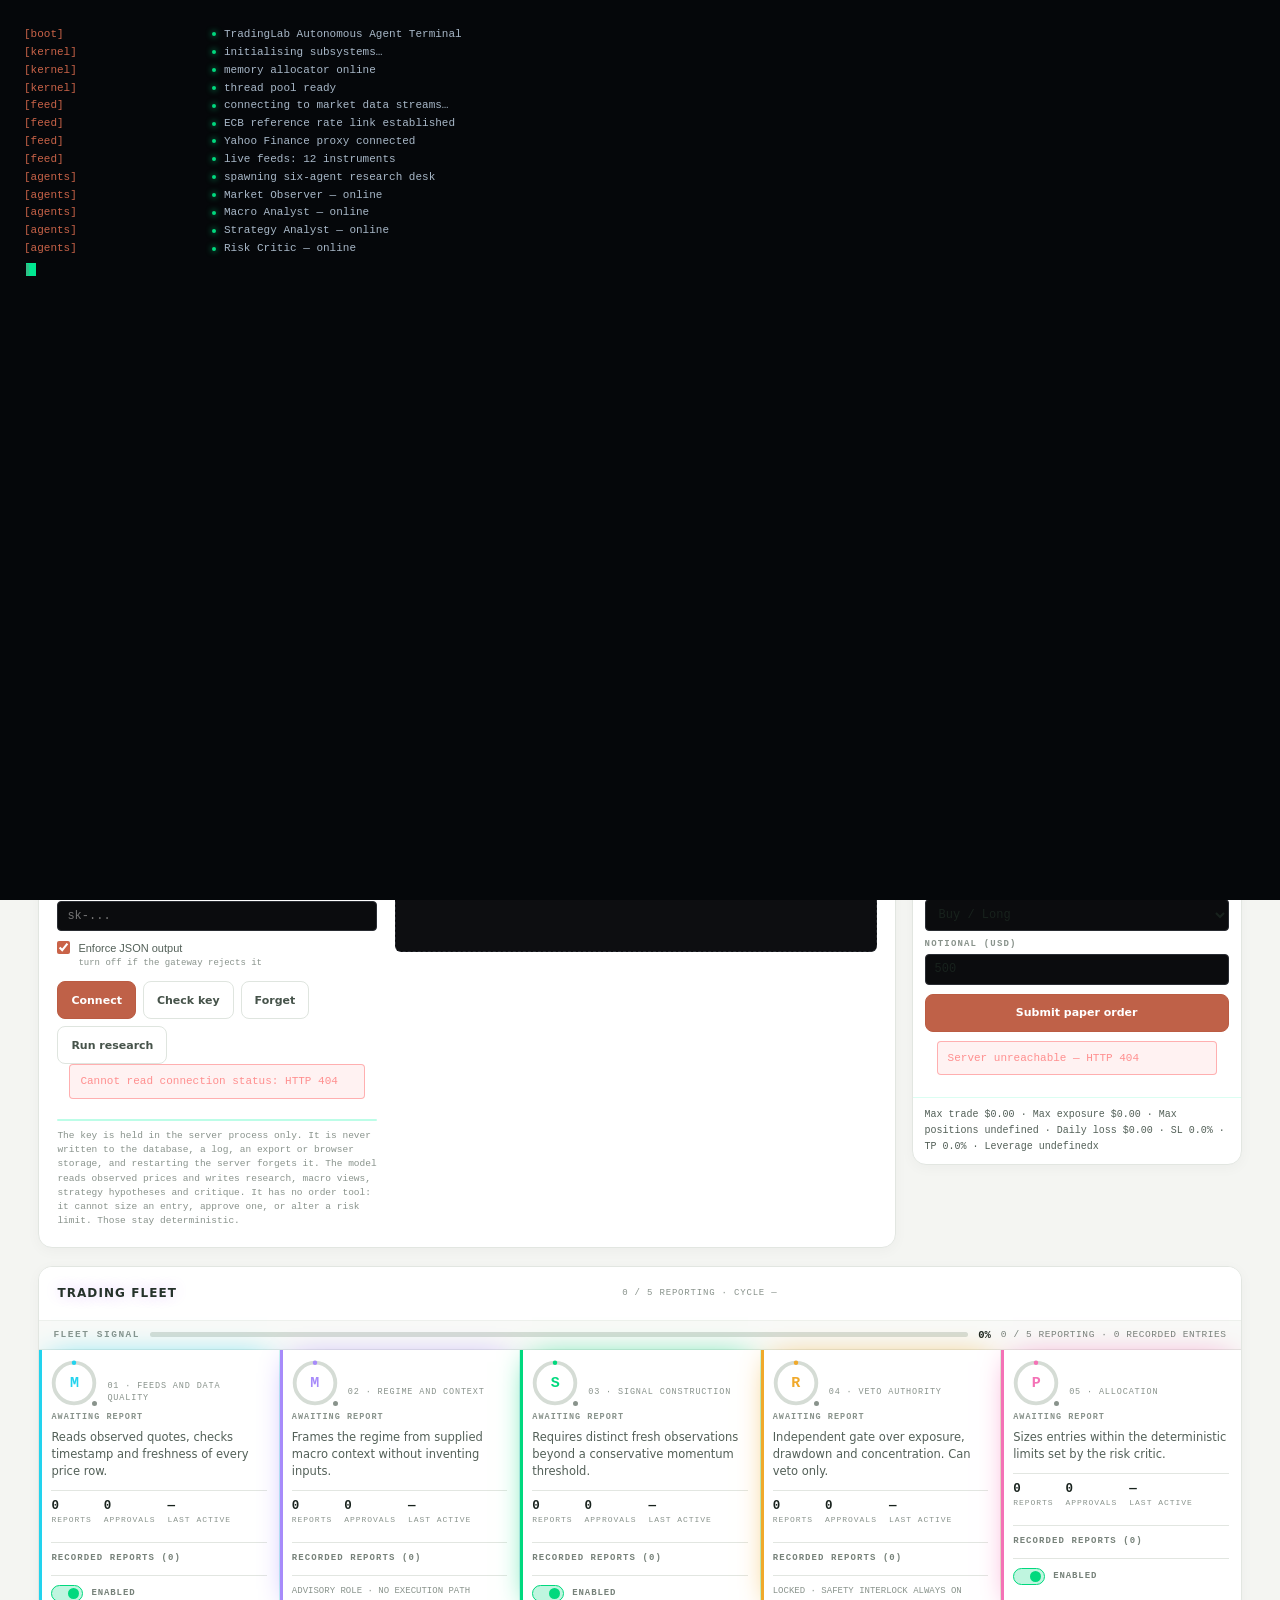
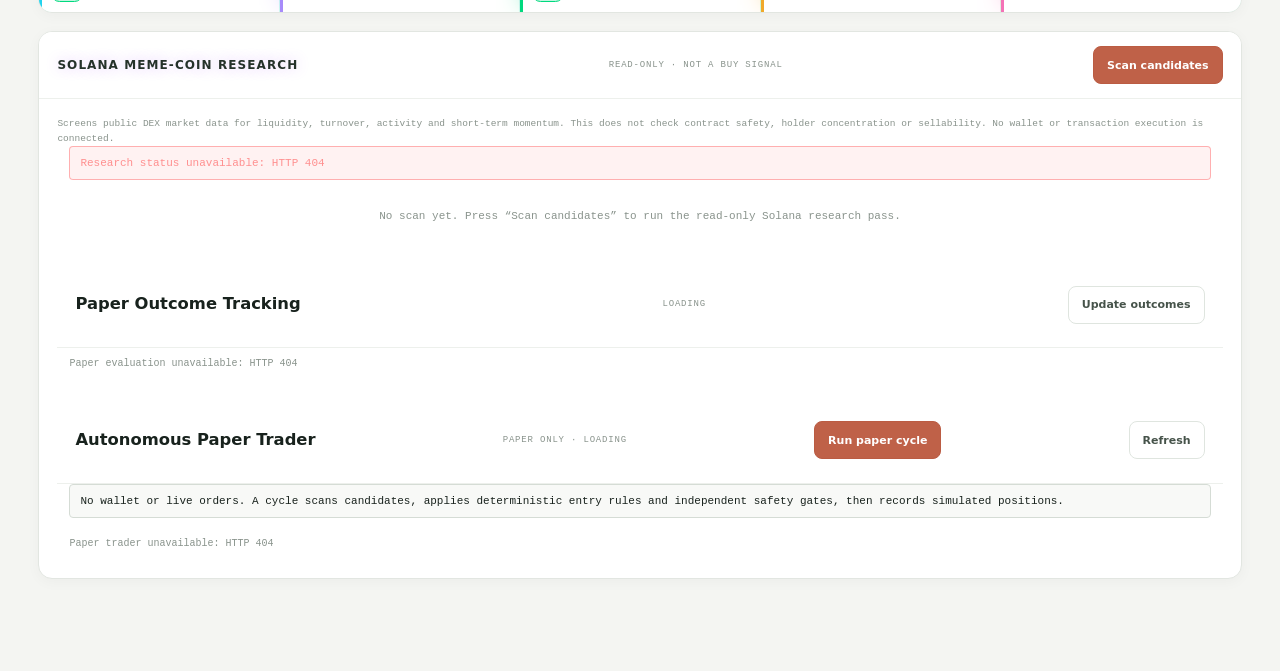
==== commit f5f71a10: "Refresh trading workspace UI and clarify autonomy status" ====
--- a/outputs/trading-lab/index.html
+++ b/outputs/trading-lab/index.html
@@ -3,7 +3,7 @@
 <head>
 <meta charset="utf-8">
 <meta name="viewport" content="width=device-width,initial-scale=1">
-<title>TradingLab · Autonomous Paper Trading Terminal</title>
+<title>Ember Capital · Trading Workspace</title>
 <style>
 /* ============================================================
    TRADINGLAB — terminal stylesheet
@@ -802,6 +802,23 @@
 </style>
 <link rel="stylesheet" href="terminal-2029.css">
 <link rel="stylesheet" href="desk-unify-a.css">
+<style id="product-redesign-core">
+  :root{color-scheme:light;--bg:#f4f5f2;--surface:#fff;--surface-2:#f8f9f7;--line:#e2e6e1;--line-2:#d5dcd5;--ink:#18221d;--ink-2:#536058;--dim:#77827a;--faint:#89938c;--up:#16835f;--down:#c8444c;--accent:#c96348;--panel:#fff;--text:#18221d;--muted:#69756d;--accent-2:#a95038;--line-strong:#d5dcd5;--glow:none;--font-ui:system-ui,-apple-system,"Segoe UI",sans-serif;--font-mono:ui-monospace,Consolas,monospace}
+  html,body{height:auto;min-height:100%;scroll-behavior:smooth}body,body.t2029,body.desk-unified{background:#f4f5f2!important;color:#18221d!important;font:14px/1.5 system-ui,-apple-system,"Segoe UI",sans-serif!important}body::before{display:none!important}
+  .bar{position:sticky;top:0;z-index:30;display:grid;grid-template-columns:minmax(155px,auto) minmax(0,1fr) auto;grid-template-rows:auto auto;align-items:center;gap:4px 16px;min-height:88px;padding:10px clamp(18px,3vw,42px);background:#fffffffa!important;border-bottom:1px solid #e2e6e1!important;box-shadow:0 2px 12px #1f2c2309!important;backdrop-filter:blur(14px)}
+  .bar .path{grid-column:1;grid-row:1;color:#768078!important;font:700 11px/1.2 system-ui,sans-serif!important;letter-spacing:.13em!important;white-space:nowrap}.bar .path b{color:#18221d!important;font-size:13px}.topnav{grid-column:1/-1;grid-row:2;display:flex;flex-wrap:nowrap!important;justify-content:flex-start;gap:4px;min-width:0;overflow:auto hidden;scrollbar-width:none;background:transparent!important;border:0!important}.topnav a{flex:0 0 auto;white-space:nowrap;padding:9px 10px!important;border:0!important;border-radius:8px!important;color:#68736b!important;font:600 12px/1 system-ui,sans-serif!important}.topnav a.on{color:#9d4c36!important;background:#f9eee9!important;box-shadow:none!important}
+  .bar>#themeToggle{display:none!important}.bar>#phantomConnect{grid-column:3;grid-row:1;min-height:38px!important;margin:0!important;padding:0 13px!important;border:1px solid #d9ded8!important;border-radius:9px!important;background:#fff!important;color:#47544b!important;box-shadow:none!important;font:650 11px/1 system-ui,sans-serif!important;letter-spacing:0!important}.btags{grid-column:2;grid-row:1;justify-content:flex-end;gap:6px!important;margin:0}.btags .tag{padding:5px 8px!important;border:1px solid #e7ebe6!important;border-radius:6px!important;background:#f8f9f7!important;color:#69756d!important;font:600 9px/1 ui-monospace,Consolas,monospace!important;letter-spacing:.04em!important}.btags .tag.live{color:#176b50!important;border-color:#cfe8d8!important;background:#edf7f1!important;animation:none!important}
+  .wrap{display:grid;gap:18px!important;width:min(100%,1580px);margin:0 auto;padding:28px clamp(16px,3vw,42px) 56px!important}#command-deck{order:-2;margin:0!important}#markets{order:-1}#pipeline{order:1}#meme-research{order:2}#positions{order:3}#activity{order:4}#ai{order:5}#ticket{order:6}#kpis{display:none!important}
+  body.desk-unified .sec,body.t2029 .sec,.sec{border:1px solid #e2e6e1!important;border-radius:14px!important;background:#fff!important;box-shadow:0 3px 14px #18221d09!important;overflow:hidden}.sec .hud{display:none!important}body.desk-unified .sechd,body.t2029 .sechd,.sechd{min-height:54px;padding:14px 18px!important;border-bottom:1px solid #edf0ec!important;background:#fff!important}body.desk-unified .sechd h2,body.t2029 .sechd h2,.sechd h2{color:#25322a!important;font:700 12px/1.2 system-ui,sans-serif!important;letter-spacing:.09em!important}.secbd{padding:18px!important}
+  #liveArmPanel{margin:0 0 20px!important;padding:14px 16px!important;border:1px solid #eadbc8!important;border-radius:10px!important;background:#fbf7ef!important;box-shadow:none!important;color:#453b30!important}#liveArmPanel *{color:#574b3e!important}#liveArmPanel button.go{background:#b87835!important;color:#fff!important;border:0!important;box-shadow:none!important}
+  #modeBar{display:flex;gap:4px!important;margin:0 0 14px!important;padding:4px!important;width:max-content;max-width:100%;border-radius:9px;background:#f1f3f0}#modeBar button.mode-btn{min-width:104px!important;min-height:34px!important;padding:8px 14px!important;border:0!important;border-radius:7px!important;background:transparent!important;color:#69756c!important;font:650 11px/1 system-ui,sans-serif!important;letter-spacing:.04em!important;box-shadow:none!important}#modeBar button.mode-btn.active{background:#fff!important;color:#28362d!important;box-shadow:0 1px 3px #1a261d14!important}
+  #unifiedStrip{display:grid!important;grid-template-columns:repeat(5,minmax(0,1fr))!important;gap:0!important;margin:0 0 14px!important;border:1px solid #e2e6e1!important;border-radius:11px!important;background:#fff!important;box-shadow:none!important}#unifiedStrip .cell{min-height:78px;padding:14px 16px!important;border-right:1px solid #edf0ec;background:#fff!important}#unifiedStrip .cell .lab{color:#89948c!important;font:650 9px/1 system-ui,sans-serif!important;letter-spacing:.11em!important}#unifiedStrip .cell .val{margin-top:9px!important;color:#26352c!important;font:650 clamp(15px,2vw,21px)/1.05 system-ui,sans-serif!important;letter-spacing:-.035em!important}#unifiedPositions{margin:0 0 20px!important;padding:14px 16px!important;border:1px solid #e2e6e1!important;border-radius:11px!important;background:#fafbf9!important}
+  .deck-kpis{display:grid!important;grid-template-columns:repeat(4,minmax(0,1fr));gap:10px!important;margin:0 0 14px!important;background:transparent!important}.deck-kpis .dkpi{min-height:78px;padding:14px 15px!important;border:1px solid #e2e6e1!important;border-radius:10px!important;background:#fbfcfa!important}.deck-chart-wrap{position:relative;margin:0 0 16px}.deck-chart{display:block;width:100%;height:150px!important;margin:0!important;border:1px solid #edf0ec;border-radius:9px;background:#fbfcfa!important}.deck-chart-empty{position:absolute;inset:0;display:grid;place-items:center;padding:18px;color:#78847b;font:500 12px/1.5 system-ui,sans-serif;text-align:center;pointer-events:none}.deck-chart-empty[hidden]{display:none!important}.agent-rail{gap:9px!important;margin:0 0 14px!important}body.desk-unified .acard,.acard{min-width:0;padding:12px!important;border:1px solid #e6ebe5!important;border-radius:10px!important;background:#fbfcfa!important;box-shadow:none!important}.acard .ring{display:grid;place-items:center;width:30px;height:30px;margin-bottom:9px;border:1px solid #e2e8e1;border-radius:9px;background:#f0f3ef;color:#6f8175;font:650 9px/1 ui-monospace,monospace}.acard .aname{color:#334239!important;font:650 11px/1.25 system-ui,sans-serif}.acard .arole,.acard .astatus{color:#89948c!important;font:550 9px/1.35 system-ui,sans-serif}
+  body.desk-unified .btn,body.desk-unified button.btn,body.t2029 .btn,button.btn,.qbtn{min-height:38px;padding:9px 13px!important;border:1px solid #dfe5df!important;border-radius:8px!important;background:#fff!important;color:#46534a!important;box-shadow:none!important;font:650 11px/1.2 system-ui,sans-serif!important;letter-spacing:0!important}.btn.go,button.btn.go,.qbtn.buy{border-color:#bb5c43!important;background:#bf6148!important;color:#fff!important}.deck-log,.term-body,.decision-box{border:1px solid #e7ece6!important;border-radius:9px!important;background:#fafbf9!important;color:#59665d!important;box-shadow:none!important}
+  #markets .chartwrap{grid-template-columns:minmax(0,1fr) 260px!important}#markets .chartbox{padding:16px!important;border-color:#edf0ec!important}#markets .charttop{gap:10px!important;flex-wrap:wrap}#markets .charttop .sym{color:#25352b!important;font:700 15px/1.2 system-ui,sans-serif!important}#markets .charttop .px{color:#293b30!important;font:650 14px/1.2 ui-monospace,Consolas,monospace!important}#markets .tape{gap:8px!important;background:#fff!important;border-bottom:1px solid #edf0ec}#markets .tape .q{padding:12px 14px;background:#fff!important}th{background:#f5f7f4!important;color:#7d8980!important}td,th{border-color:#e9ede8!important}pre{border:1px solid #e6ebe5!important;border-radius:8px!important;background:#f7f9f6!important;color:#46534a!important}
+  @media(max-width:1000px){.bar{grid-template-columns:1fr auto;gap:8px 12px;padding:11px 18px}.topnav{grid-column:1/-1;grid-row:2;justify-content:flex-start}.btags{grid-column:1/-1;grid-row:3;justify-content:flex-start}#markets .chartwrap{grid-template-columns:1fr!important}}
+  @media(max-width:700px){.bar{gap:9px;padding:10px 14px}.topnav{grid-column:1/-1;margin:0 -2px;gap:2px}.topnav a{padding:9px 10px!important;font-size:11px!important}.btags{grid-row:3;overflow-x:auto;flex-wrap:nowrap!important}.wrap{gap:12px!important;padding:16px 12px 34px!important}.secbd,#command-deck .secbd{padding:14px!important}#unifiedStrip{grid-template-columns:repeat(2,minmax(0,1fr))!important}#unifiedStrip .cell{min-height:66px;padding:11px 12px!important;border-bottom:1px solid #edf0ec}.deck-kpis,.agent-rail{grid-template-columns:repeat(2,minmax(0,1fr))!important}.deck-actions>*{flex:1 1 100%}#markets .chartbox{padding:12px!important}#markets .chartwrap{grid-template-columns:1fr!important}}
+</style>
 <style id="bootStyles">
 #bootOverlay{position:fixed;inset:0;background:#05070a;z-index:9999;display:flex;
   flex-direction:column;gap:4px;padding:24px;font:400 11px/1.35 "SF Mono",ui-monospace,Menlo,Consolas,monospace;
@@ -831,7 +848,7 @@
 
   <main class="main">
     <div class="bar">
-      <div class="path">TradingLab / <b>Overview</b></div>
+      <div class="path">EMBER CAPITAL <span aria-hidden="true">/</span> <b>Overview</b></div>
       <nav class="topnav" aria-label="Sections">
         <a class="on" href="#overview">Overview</a>
         <a href="#markets">Markets</a>
@@ -849,8 +866,8 @@
         <span class="tag" id="clock" title="Coordinated Universal Time">--:--:--</span>
         <span class="tag" id="tagFeed">ECB REFERENCE</span>
         <span class="tag" id="tagDate">DATE —</span>
-        <span class="tag" id="tagGate">RISK ARMED</span>
-        <span class="tag live"><i class="dot ok" id="sysDot"></i><span class="t" id="sysTxt">LIVE</span></span>
+        <span class="tag" id="tagGate">FX LIMITS ACTIVE</span>
+        <span class="tag live"><i class="dot ok" id="sysDot"></i><span class="t" id="sysTxt">STARTING</span></span>
       </div>
     </div>
 
@@ -1503,7 +1520,7 @@
 function renderTags(s){
   const r=s.risk||{},m=s.market||{};
   const gate=$id('tagGate');
-  gate.textContent=r.halted?'RISK HALT':'RISK ARMED';
+  gate.textContent=r.halted?'FX RISK HALT':'FX LIMITS ACTIVE';
   gate.className='tag '+(r.halted?'bad':'ok');
   // The feed label must name the provider actually in use, not a hardcoded one.
   const src=String(m.source||'');
@@ -2195,7 +2212,6 @@
   };
   provider=findProvider();
   if(provider&&provider.publicKey)setConnected(String(provider.publicKey));
-  if(!provider){fetchBalance('Bsrr94dmKKv1zy9Kw7FHSfsv7f3QuoSqRvNgWjmY12rB');}
   if(provider&&provider.on){
     provider.on('connect',publicKey=>setConnected(String(publicKey||provider.publicKey||'')));
     provider.on('disconnect',()=>setConnected(''));
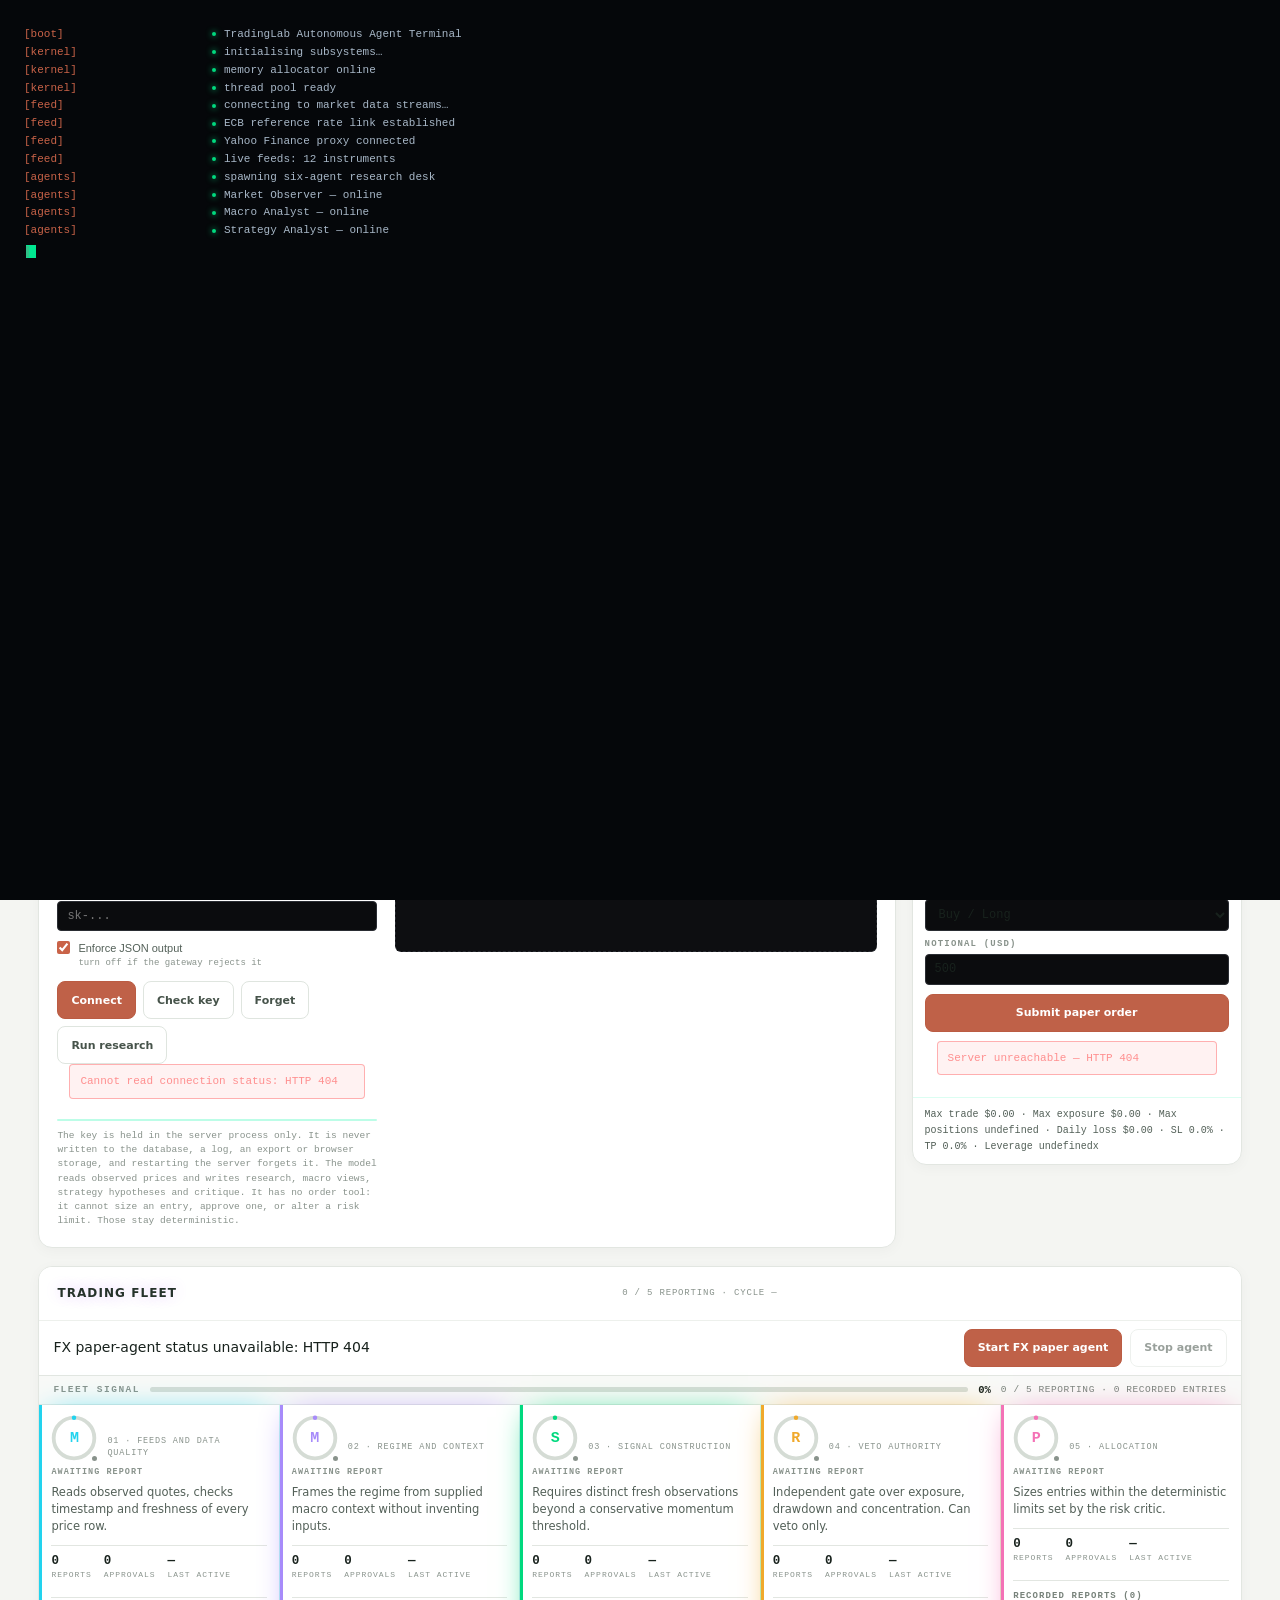
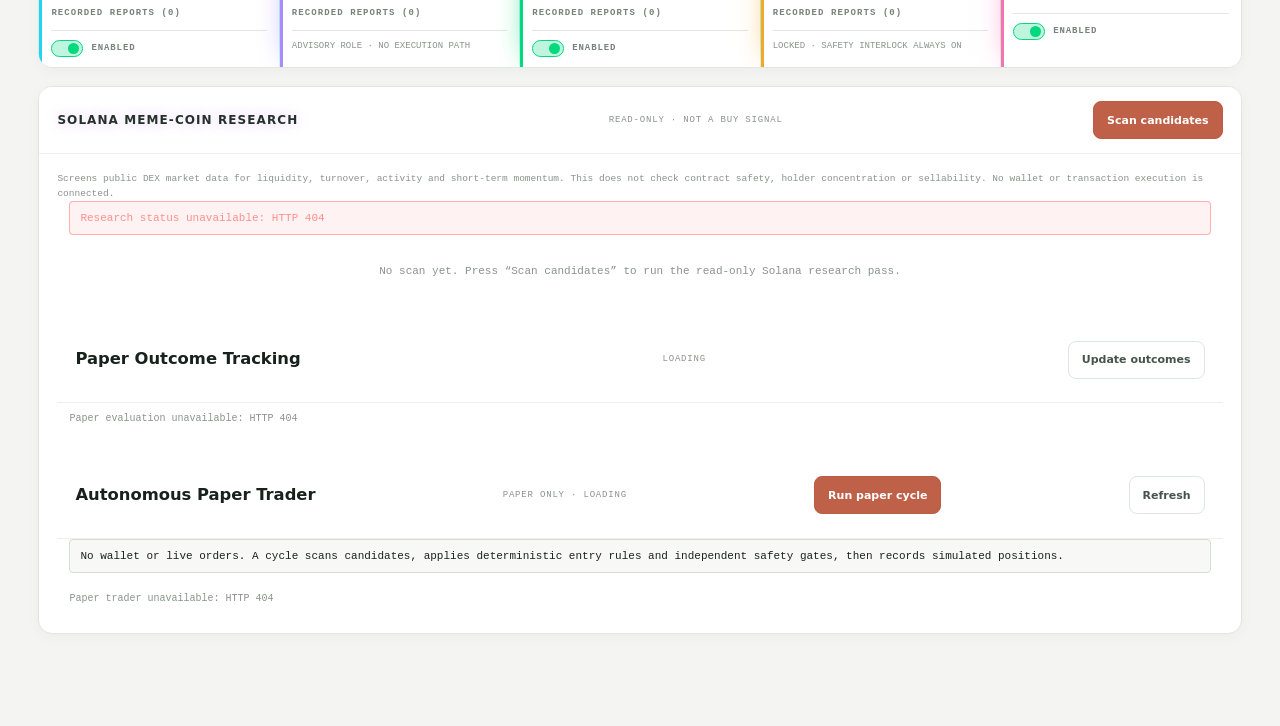
==== commit 7e7e895b: "Add FX paper agent dashboard controls" ====
--- a/outputs/trading-lab/index.html
+++ b/outputs/trading-lab/index.html
@@ -589,6 +589,9 @@
    have no attribution data) renders as an em dash, never a guess. */
 #clock{font-variant-numeric:tabular-nums;min-width:74px;text-align:center}
 
+.fx-auto-control{display:flex;align-items:center;gap:8px;flex-wrap:wrap;
+  padding:8px 14px;border-bottom:1px solid var(--line);background:var(--surface)}
+.fx-auto-control #fxAutoStatus{flex:1;min-width:240px}
 .fleetbar{display:flex;align-items:center;gap:10px;padding:9px 14px;
   border-bottom:1px solid var(--line);background:var(--surface-2)}
 .fleetbar .fl{font:600 9.5px/1 var(--mono);letter-spacing:.16em;color:var(--faint)}
@@ -921,6 +924,11 @@
           <span class="sub" id="pipeMeta">—</span>
           <span class="sub err" id="pipeErr" role="status"></span>
         </div>
+        <div class="fx-auto-control">
+          <span class="sub" id="fxAutoStatus" role="status">Forex paper agent stopped · AI remains advisory · no live broker execution.</span>
+          <button class="btn go" type="button" id="fxAutoStart">Start FX paper agent</button>
+          <button class="btn" type="button" id="fxAutoStop" disabled>Stop agent</button>
+        </div>
         <div class="fleetbar" aria-label="Fleet reporting share">
           <span class="fl">FLEET SIGNAL</span>
           <div class="fmeter"><i id="fleetFill"></i></div>
@@ -1386,6 +1394,35 @@
   const d=new Date(ts*1000);
   const p=n=>String(n).padStart(2,'0');
   return p(d.getUTCHours())+':'+p(d.getUTCMinutes())+':'+p(d.getUTCSeconds());
+}
+async function loadFxAutoStatus(){
+  const status=$id('fxAutoStatus'),start=$id('fxAutoStart'),stop=$id('fxAutoStop');
+  if(!status)return;
+  try{
+    const s=await api('/api/forex/auto');
+    status.textContent=s.stopping
+      ?'Forex agent is finishing its current paper cycle…'
+      :s.running
+      ?'FOREX PAPER AGENT ACTIVE · cycle every '+Math.round((s.interval_seconds||60)/60)+' min · '+(s.cycles||0)+' cycles · no live orders.'
+      :'Forex paper agent stopped · '+(s.cycles||0)+' completed cycle(s) · '+(s.last_error?'Last error: '+s.last_error:'AI remains advisory; deterministic risk controls are active.');
+    if(start)start.disabled=!!(s.running||s.stopping);
+    if(stop)stop.disabled=!s.running||!!s.stopping;
+  }catch(e){
+    status.textContent='FX paper-agent status unavailable: '+e.message;
+  }
+}
+async function setFxAuto(action){
+  const start=$id('fxAutoStart'),stop=$id('fxAutoStop');
+  if(start)start.disabled=true;
+  if(stop)stop.disabled=true;
+  try{
+    const s=await api('/api/forex/auto/'+action,{method:'POST',
+      headers:{'Content-Type':'application/json'},body:'{}'});
+    if(!s.ok)throw new Error(s.error||'Request failed');
+  }catch(e){
+    const status=$id('fxAutoStatus');
+    if(status)status.textContent='Could not '+action+' the FX paper agent: '+e.message;
+  }finally{await loadFxAutoStatus()}
 }
 async function toggleAgent(key,on,box){
   box.disabled=true;
@@ -2258,6 +2295,8 @@
 loadMemeResearch();
 loadMemeTrader();
 refresh();
+loadFxAutoStatus();
+setInterval(loadFxAutoStatus,10000);
 setInterval(refresh,15000);
 setInterval(aiStatus,30000);
 setInterval(loadMemeTrader,60000);
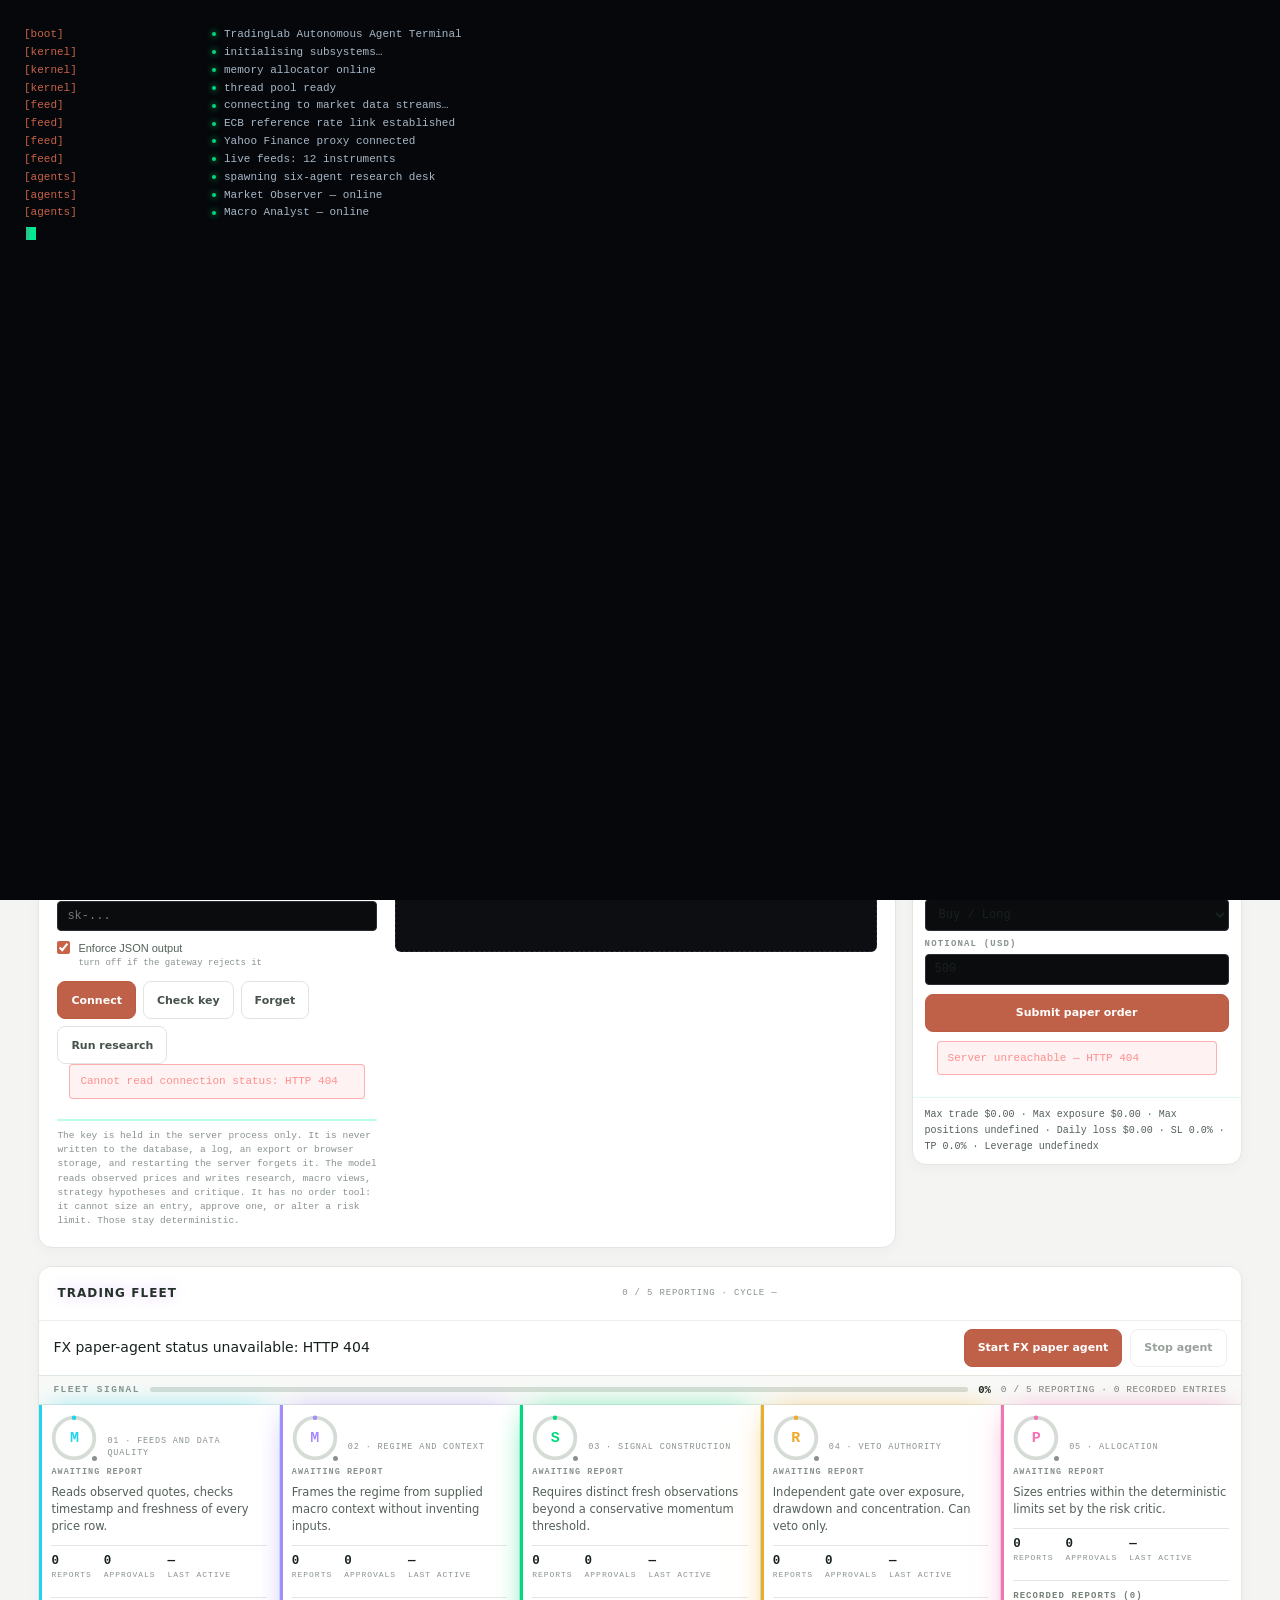
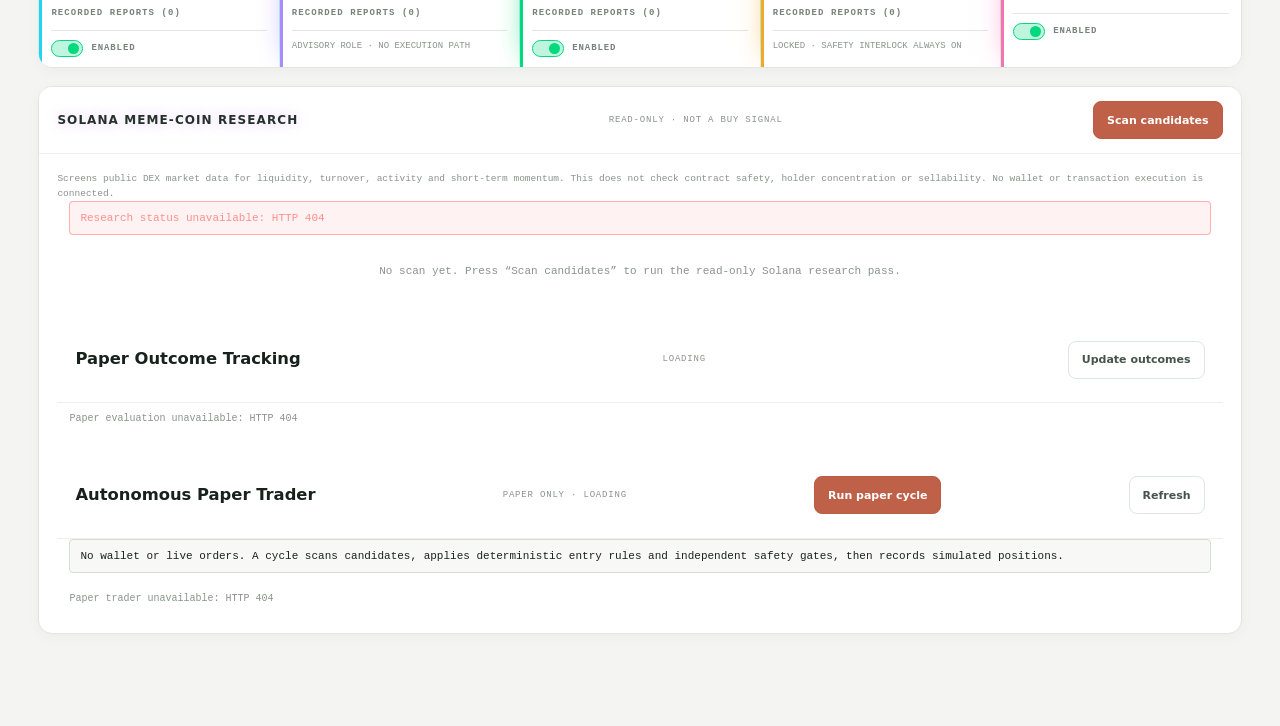
==== commit 980137e6: "Wire FX paper agent controls" ====
--- a/outputs/trading-lab/index.html
+++ b/outputs/trading-lab/index.html
@@ -2295,6 +2295,8 @@
 loadMemeResearch();
 loadMemeTrader();
 refresh();
+$id('fxAutoStart').addEventListener('click',()=>setFxAuto('start'));
+$id('fxAutoStop').addEventListener('click',()=>setFxAuto('stop'));
 loadFxAutoStatus();
 setInterval(loadFxAutoStatus,10000);
 setInterval(refresh,15000);
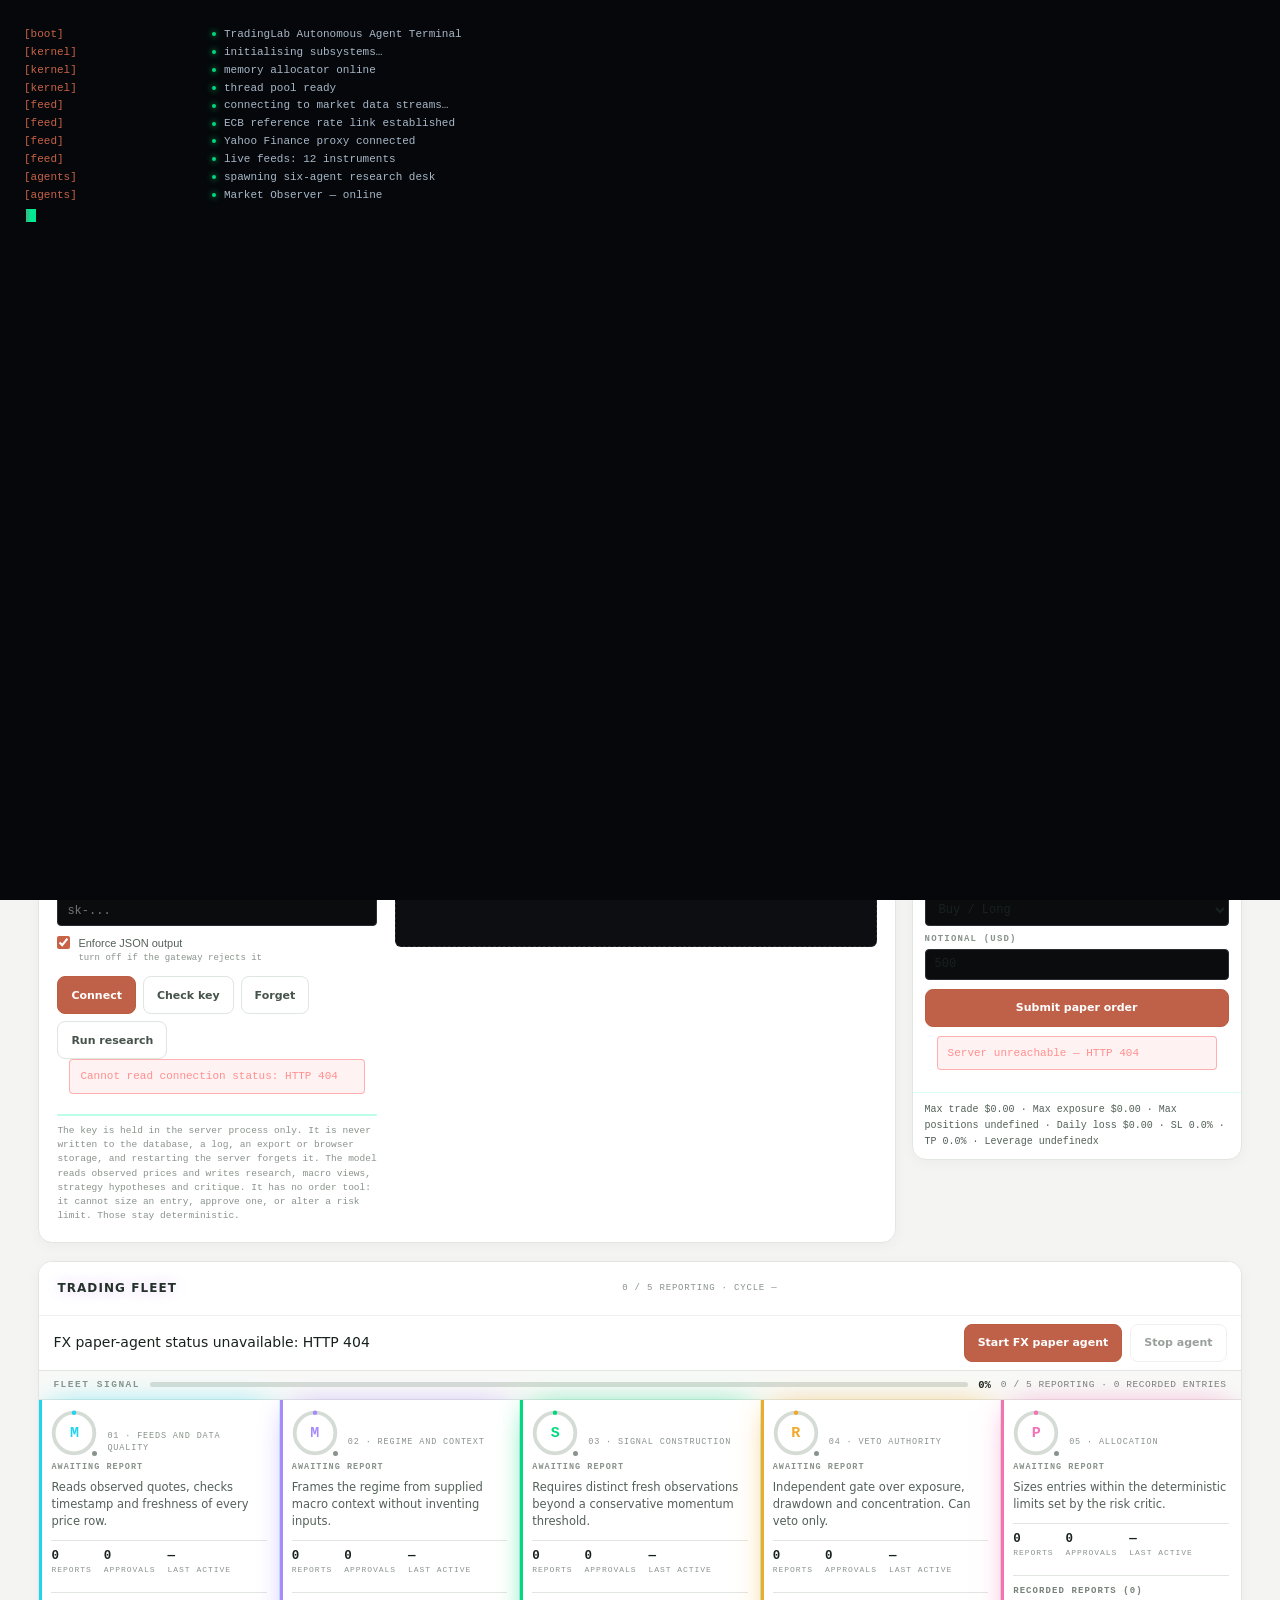
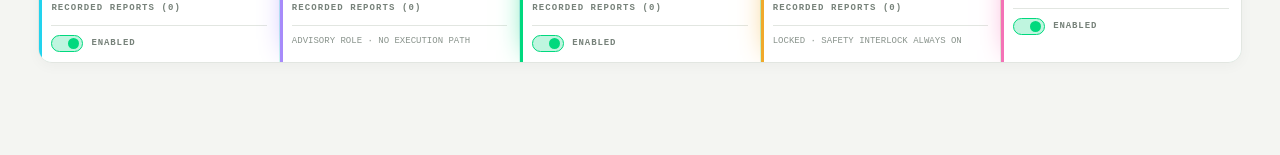
==== commit 3cd6afc9: "Focus active desk UI on supported markets" ====
--- a/outputs/trading-lab/index.html
+++ b/outputs/trading-lab/index.html
@@ -3,7 +3,7 @@
 <head>
 <meta charset="utf-8">
 <meta name="viewport" content="width=device-width,initial-scale=1">
-<title>Ember Capital · Trading Workspace</title>
+<title>Ember Capital · FX &amp; Markets Desk</title>
 <style>
 /* ============================================================
    TRADINGLAB — terminal stylesheet
@@ -802,6 +802,9 @@
   .tag{letter-spacing:.06em;padding:4px 6px}
 }
 
+
+/* Active product scope: FX, gold and US stocks. Legacy crypto modules stay in code, hidden from the desk. */
+#meme-research,#phantomConnect,.bar a[href="#meme-research"]{display:none!important}
 </style>
 <link rel="stylesheet" href="terminal-2029.css">
 <link rel="stylesheet" href="desk-unify-a.css">
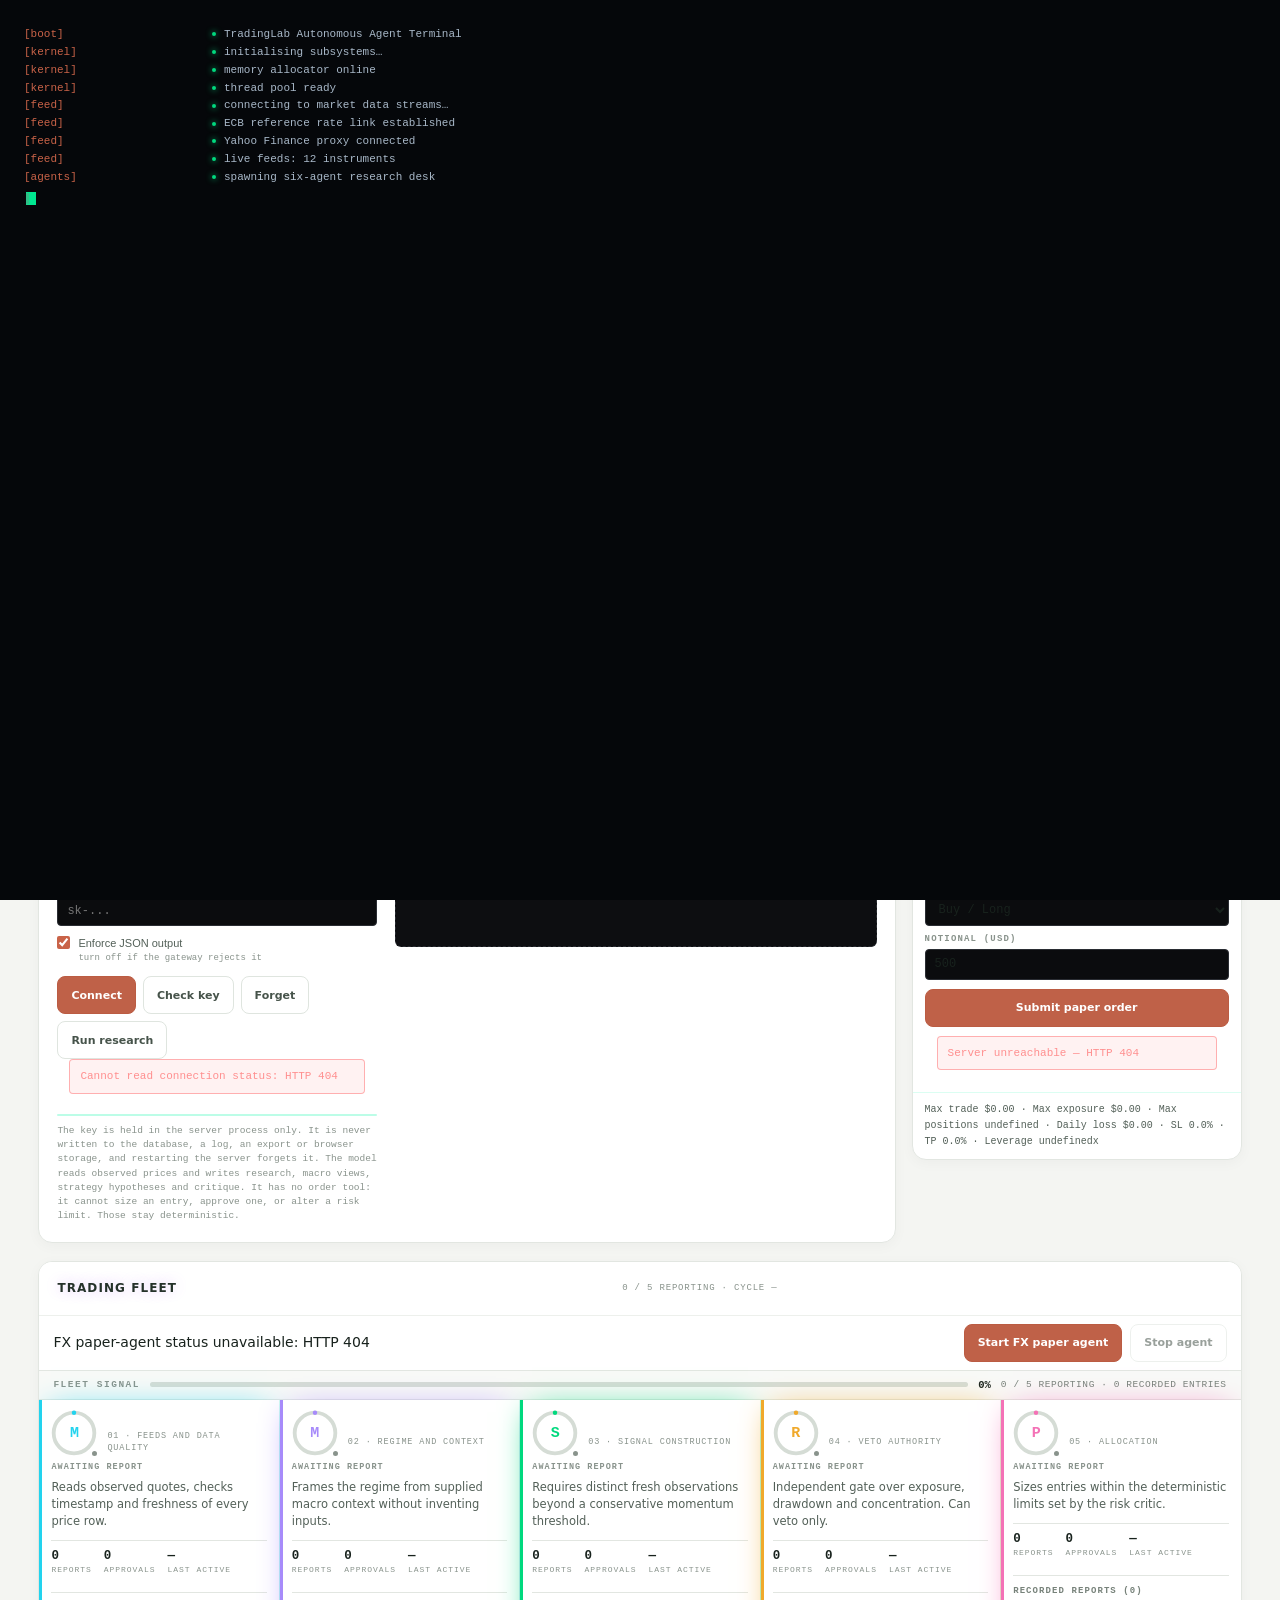
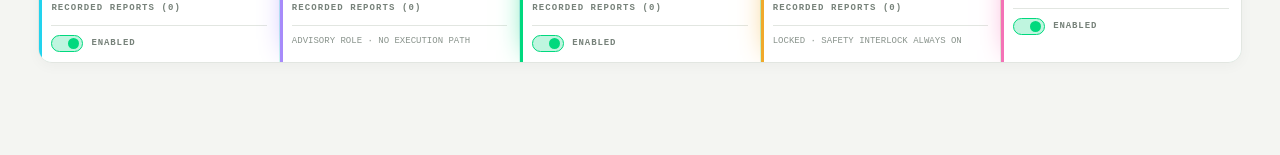
==== commit c83c247f: "Show quote provenance and age in market table" ====
--- a/outputs/trading-lab/index.html
+++ b/outputs/trading-lab/index.html
@@ -914,9 +914,9 @@
           </div>
           <div>
             <div class="qtscroll"><table class="qt"><thead><tr>
-              <th>PAIR</th><th>LAST</th><th>BID</th><th>ASK</th><th>SPR</th><th>DATE</th>
+              <th>INSTRUMENT</th><th>LAST</th><th>BID</th><th>ASK</th><th>SPR</th><th>SOURCE</th><th>AGE</th>
             </tr></thead><tbody id="quotes"></tbody></table></div>
-            <div class="notes" id="quoteNote">Prices are reference mid rates. Click a row to load the pair.</div>
+            <div class="notes" id="quoteNote">Quotes may be delayed, reference-only, or simulated. They are not live executable prices. Click a row to load the instrument.</div>
           </div>
         </div>
       </section>
@@ -1277,7 +1277,8 @@
       '<td class="dim">'+px(p,q.bid)+'</td>'+
       '<td class="dim">'+px(p,q.ask)+'</td>'+
       '<td class="dim">'+(Number(q.spread_bps||0).toFixed(1))+'</td>'+
-      '<td class="mut">'+(q.provider_date||'—')+'</td></tr>';
+      '<td class="mut">'+(q.source||'—')+'</td>'+
+      '<td class="mut">'+Math.max(0,Math.round(Date.now()/1000-Number(q.observed||0)))+'s</td></tr>';
   }).join('');
   // The risk controller refuses entries older than MAX_QUOTE_AGE. Surface that
   // per row so a rejected order is explained rather than mysterious.
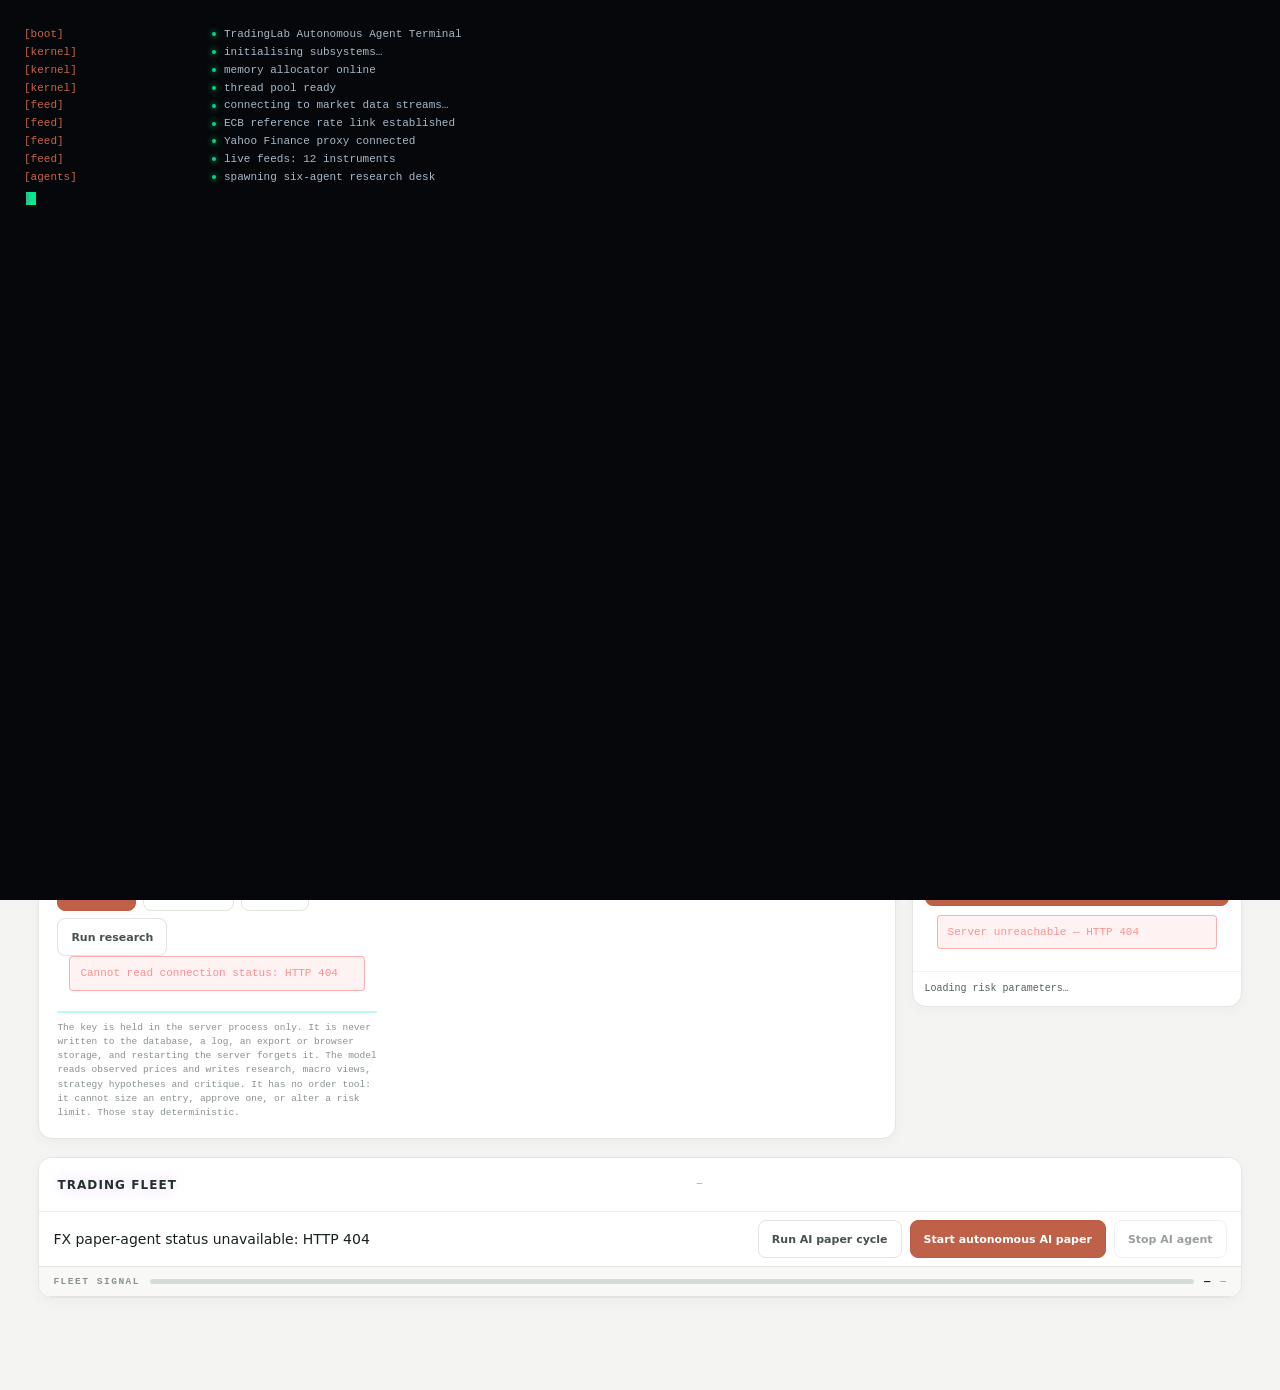
==== commit 0ebbdb5f: "Ship Forex-only AI paper trader release" ====
--- a/outputs/trading-lab/index.html
+++ b/outputs/trading-lab/index.html
@@ -185,8 +185,6 @@
 .btn.go{background:var(--accent);border-color:var(--accent);color:#04101f;font-weight:700}
 .btn.go:hover{background:#6ba1ff;border-color:#6ba1ff}
 .btn:disabled{opacity:.55;cursor:not-allowed}
-#phantomConnect.wallet-connected{background:rgba(47,191,135,.12);border-color:#2fbf87;color:#7ee2b7}
-#phantomConnect{max-width:175px;overflow:hidden;text-overflow:ellipsis}
 .riskbox{border-top:1px solid var(--line);padding:11px 14px;
   font:400 10.5px/1.65 var(--mono);color:var(--dim)}
 .riskbox.halt{border-top-color:#e2555f55;color:#f0939a;background:#1a0e10}
@@ -804,7 +802,6 @@
 
 
 /* Active product scope: FX, gold and US stocks. Legacy crypto modules stay in code, hidden from the desk. */
-#meme-research,#phantomConnect,.bar a[href="#meme-research"]{display:none!important}
 </style>
 <link rel="stylesheet" href="terminal-2029.css">
 <link rel="stylesheet" href="desk-unify-a.css">
@@ -813,8 +810,8 @@
   html,body{height:auto;min-height:100%;scroll-behavior:smooth}body,body.t2029,body.desk-unified{background:#f4f5f2!important;color:#18221d!important;font:14px/1.5 system-ui,-apple-system,"Segoe UI",sans-serif!important}body::before{display:none!important}
   .bar{position:sticky;top:0;z-index:30;display:grid;grid-template-columns:minmax(155px,auto) minmax(0,1fr) auto;grid-template-rows:auto auto;align-items:center;gap:4px 16px;min-height:88px;padding:10px clamp(18px,3vw,42px);background:#fffffffa!important;border-bottom:1px solid #e2e6e1!important;box-shadow:0 2px 12px #1f2c2309!important;backdrop-filter:blur(14px)}
   .bar .path{grid-column:1;grid-row:1;color:#768078!important;font:700 11px/1.2 system-ui,sans-serif!important;letter-spacing:.13em!important;white-space:nowrap}.bar .path b{color:#18221d!important;font-size:13px}.topnav{grid-column:1/-1;grid-row:2;display:flex;flex-wrap:nowrap!important;justify-content:flex-start;gap:4px;min-width:0;overflow:auto hidden;scrollbar-width:none;background:transparent!important;border:0!important}.topnav a{flex:0 0 auto;white-space:nowrap;padding:9px 10px!important;border:0!important;border-radius:8px!important;color:#68736b!important;font:600 12px/1 system-ui,sans-serif!important}.topnav a.on{color:#9d4c36!important;background:#f9eee9!important;box-shadow:none!important}
-  .bar>#themeToggle{display:none!important}.bar>#phantomConnect{grid-column:3;grid-row:1;min-height:38px!important;margin:0!important;padding:0 13px!important;border:1px solid #d9ded8!important;border-radius:9px!important;background:#fff!important;color:#47544b!important;box-shadow:none!important;font:650 11px/1 system-ui,sans-serif!important;letter-spacing:0!important}.btags{grid-column:2;grid-row:1;justify-content:flex-end;gap:6px!important;margin:0}.btags .tag{padding:5px 8px!important;border:1px solid #e7ebe6!important;border-radius:6px!important;background:#f8f9f7!important;color:#69756d!important;font:600 9px/1 ui-monospace,Consolas,monospace!important;letter-spacing:.04em!important}.btags .tag.live{color:#176b50!important;border-color:#cfe8d8!important;background:#edf7f1!important;animation:none!important}
-  .wrap{display:grid;gap:18px!important;width:min(100%,1580px);margin:0 auto;padding:28px clamp(16px,3vw,42px) 56px!important}#command-deck{order:-2;margin:0!important}#markets{order:-1}#pipeline{order:1}#meme-research{order:2}#positions{order:3}#activity{order:4}#ai{order:5}#ticket{order:6}#kpis{display:none!important}
+  .bar>#themeToggle{display:none!important}.btags{grid-column:2;grid-row:1;justify-content:flex-end;gap:6px!important;margin:0}.btags .tag{padding:5px 8px!important;border:1px solid #e7ebe6!important;border-radius:6px!important;background:#f8f9f7!important;color:#69756d!important;font:600 9px/1 ui-monospace,Consolas,monospace!important;letter-spacing:.04em!important}.btags .tag.live{color:#176b50!important;border-color:#cfe8d8!important;background:#edf7f1!important;animation:none!important}
+  .wrap{display:grid;gap:18px!important;width:min(100%,1580px);margin:0 auto;padding:28px clamp(16px,3vw,42px) 56px!important}#command-deck{order:-2;margin:0!important}#markets{order:-1}#pipeline{order:1}#positions{order:2}#positions{order:3}#activity{order:4}#ai{order:5}#ticket{order:6}#kpis{display:none!important}
   body.desk-unified .sec,body.t2029 .sec,.sec{border:1px solid #e2e6e1!important;border-radius:14px!important;background:#fff!important;box-shadow:0 3px 14px #18221d09!important;overflow:hidden}.sec .hud{display:none!important}body.desk-unified .sechd,body.t2029 .sechd,.sechd{min-height:54px;padding:14px 18px!important;border-bottom:1px solid #edf0ec!important;background:#fff!important}body.desk-unified .sechd h2,body.t2029 .sechd h2,.sechd h2{color:#25322a!important;font:700 12px/1.2 system-ui,sans-serif!important;letter-spacing:.09em!important}.secbd{padding:18px!important}
   #liveArmPanel{margin:0 0 20px!important;padding:14px 16px!important;border:1px solid #eadbc8!important;border-radius:10px!important;background:#fbf7ef!important;box-shadow:none!important;color:#453b30!important}#liveArmPanel *{color:#574b3e!important}#liveArmPanel button.go{background:#b87835!important;color:#fff!important;border:0!important;box-shadow:none!important}
   #modeBar{display:flex;gap:4px!important;margin:0 0 14px!important;padding:4px!important;width:max-content;max-width:100%;border-radius:9px;background:#f1f3f0}#modeBar button.mode-btn{min-width:104px!important;min-height:34px!important;padding:8px 14px!important;border:0!important;border-radius:7px!important;background:transparent!important;color:#69756c!important;font:650 11px/1 system-ui,sans-serif!important;letter-spacing:.04em!important;box-shadow:none!important}#modeBar button.mode-btn.active{background:#fff!important;color:#28362d!important;box-shadow:0 1px 3px #1a261d14!important}
@@ -859,15 +856,12 @@
         <a class="on" href="#overview">Overview</a>
         <a href="#markets">Markets</a>
         <a href="#pipeline">Agents</a>
-        <a href="#meme-research">Meme</a>
         <a href="#ai">AI Desk</a>
         <a href="#positions">Positions</a>
         <a href="#activity">Events</a>
         <a href="company.html">Office</a>
       </nav>
       <button type="button" class="btn" id="themeToggle" title="Cycle visual theme: terminal → 2029 neon → unified desk" style="font:600 9.5px/1 var(--mono);letter-spacing:.1em;padding:5px 10px;border-radius:5px;margin-left:8px">2029</button>
-      <button type="button" class="btn go" id="phantomConnect" aria-label="Connect Phantom wallet" title="Connect your Phantom wallet; no transactions will be signed" style="font:600 9.5px/1 var(--mono);letter-spacing:.06em;padding:7px 10px;margin-left:6px;white-space:nowrap">CONNECT PHANTOM</button>
-      <span id="walletBalance" class="tag small" style="display:none;margin-left:6px">-- SOL</span>
       <div class="btags">
         <span class="tag" id="clock" title="Coordinated Universal Time">--:--:--</span>
         <span class="tag" id="tagFeed">ECB REFERENCE</span>
@@ -928,9 +922,10 @@
           <span class="sub err" id="pipeErr" role="status"></span>
         </div>
         <div class="fx-auto-control">
-          <span class="sub" id="fxAutoStatus" role="status">Forex paper agent stopped · AI remains advisory · no live broker execution.</span>
-          <button class="btn go" type="button" id="fxAutoStart">Start FX paper agent</button>
-          <button class="btn" type="button" id="fxAutoStop" disabled>Stop agent</button>
+          <span class="sub" id="fxAutoStatus" role="status">Autonomous AI Forex paper agent stopped · connect and verify a model to start · no live broker execution.</span>
+          <button class="btn" type="button" id="fxAiCycle">Run AI paper cycle</button>
+          <button class="btn go" type="button" id="fxAutoStart">Start autonomous AI paper</button>
+          <button class="btn" type="button" id="fxAutoStop" disabled>Stop AI agent</button>
         </div>
         <div class="fleetbar" aria-label="Fleet reporting share">
           <span class="fl">FLEET SIGNAL</span>
@@ -939,33 +934,6 @@
           <span class="fn" id="fleetNote">—</span>
         </div>
         <div class="pipe" id="pipe"></div>
-      </section>
-
-      <section class="sec" id="meme-research">
-        <div class="sechd">
-          <h2>Solana Meme-Coin Research</h2>
-          <span class="sub" id="memeMeta">READ-ONLY · NOT A BUY SIGNAL</span>
-          <button class="btn go" id="memeScan">Scan candidates</button>
-        </div>
-        <div class="secbd">
-          <p class="fine" style="margin-top:0">Screens public DEX market data for liquidity, turnover, activity and short-term momentum. This does not check contract safety, holder concentration or sellability. No wallet or transaction execution is connected.</p>
-          <div class="msg" id="memeMsg"></div>
-          <div id="memeResults"><div class="empty">No scan yet. Press “Scan candidates” to run the read-only Solana research pass.</div></div>
-          <div class="sechd" style="margin-top:18px">
-            <h3>Paper Outcome Tracking</h3>
-            <span class="sub" id="memePaperMeta">LOADING</span>
-            <button class="btn" id="memePaperUpdate">Update outcomes</button>
-          </div>
-          <div id="memePaperStatus"><div class="empty">Loading stored paper outcomes…</div></div>
-          <div class="sechd" style="margin-top:18px">
-            <h3>Autonomous Paper Trader</h3>
-            <span class="sub" id="memeTraderMeta">PAPER ONLY · LOADING</span>
-            <button class="btn go" id="memeTraderRun">Run paper cycle</button>
-            <button class="btn" id="memeTraderRefresh">Refresh</button>
-          </div>
-          <div class="msg" id="memeTraderMsg">No wallet or live orders. A cycle scans candidates, applies deterministic entry rules and independent safety gates, then records simulated positions.</div>
-          <div id="memeTraderStatus"><div class="empty">Loading paper portfolio…</div></div>
-        </div>
       </section>
 
       <div class="split">
@@ -1050,9 +1018,6 @@
                 <select id="pair">
                   <option>EUR/USD</option><option>GBP/USD</option><option>USD/JPY</option>
                   <option>AUD/USD</option><option>USD/CHF</option>
-                  <option>XAU/USD</option>
-                  <option>AAPL/USD</option><option>MSFT/USD</option><option>NVDA/USD</option>
-                  <option>TSLA/USD</option><option>AMZN/USD</option><option>META/USD</option>
                 </select>
               </div>
               <div class="fld">
@@ -1077,8 +1042,7 @@
 
 <script src="vendor-lightweight-charts.js"></script>
 <script>
-const PAIRS=['EUR/USD','GBP/USD','USD/JPY','AUD/USD','USD/CHF','XAU/USD',
-  'AAPL/USD','MSFT/USD','NVDA/USD','TSLA/USD','AMZN/USD','META/USD'];
+const PAIRS=['EUR/USD','GBP/USD','USD/JPY','AUD/USD','USD/CHF'];
 /* Metals quote per troy ounce, equities per share: two decimals. JPY carries
    three; spot FX five. */
 const decimals=p=>(p==='USD/JPY'?3:(isMetal(p)||isStock(p))?2:5);
@@ -1404,11 +1368,16 @@
   if(!status)return;
   try{
     const s=await api('/api/forex/auto');
+    const decision=s.last_decision;
+    const extra=decision?' · last: '+String(decision.side||'hold').toUpperCase()+' '+String(decision.pair||'')+
+      (decision.rationale?' — '+String(decision.rationale).slice(0,100):'')+
+      (decision.blockers?.length?' · gate: '+decision.blockers.join('; ').slice(0,120):''):'';
+    const budget=s.budget?' · model calls left today: '+(s.budget.calls_left??'—'):'';
     status.textContent=s.stopping
-      ?'Forex agent is finishing its current paper cycle…'
+      ?'Autonomous AI Forex agent is finishing its current paper cycle…'
       :s.running
-      ?'FOREX PAPER AGENT ACTIVE · cycle every '+Math.round((s.interval_seconds||60)/60)+' min · '+(s.cycles||0)+' cycles · no live orders.'
-      :'Forex paper agent stopped · '+(s.cycles||0)+' completed cycle(s) · '+(s.last_error?'Last error: '+s.last_error:'AI remains advisory; deterministic risk controls are active.');
+      ?'AUTONOMOUS FX AI PAPER ACTIVE · every '+Math.round((s.interval_seconds||300)/60)+' min · '+(s.cycles||0)+' cycles'+extra+budget+' · no live orders.'
+      :'Autonomous AI Forex agent stopped · '+(s.cycles||0)+' cycle(s) · '+(s.ai_available?'AI model ready':'connect and verify an AI model')+budget+(s.last_error?' · '+s.last_error:extra)+' · paper only.';
     if(start)start.disabled=!!(s.running||s.stopping);
     if(stop)stop.disabled=!s.running||!!s.stopping;
   }catch(e){
@@ -1428,6 +1397,20 @@
     if(status)status.textContent='Could not '+action+' the FX paper agent: '+e.message;
   }finally{await loadFxAutoStatus()}
 }
+async function runFxAiCycle(){
+  const button=$id('fxAiCycle'),label=button.textContent;
+  button.disabled=true;button.textContent='Running six agents…';
+  try{
+    const result=await api('/api/forex/agents/ai-cycle',{method:'POST',
+      headers:{'Content-Type':'application/json'},body:'{}'});
+    await refresh();
+    const paper=result.paper||{};
+    say(paper.reason||('AI paper cycle completed: '+(paper.executed||[]).length+' paper action(s). No live order was sent.'),
+      paper.executed?.length?'ok':'');
+  }catch(e){say('AI paper cycle did not run: '+e.message,'bad')}
+  finally{button.disabled=false;button.textContent=label;await loadFxAutoStatus()}
+}
+if($id('fxAiCycle'))$id('fxAiCycle').addEventListener('click',runFxAiCycle);
 async function toggleAgent(key,on,box){
   box.disabled=true;
   $id('pipeErr').textContent='';
@@ -1784,235 +1767,6 @@
 });
 
 
-/* ── Solana meme-coin research: discovery only, no trading action ── */
-function renderMemeResearch(result){
-  const candidates=Array.isArray(result.candidates)?result.candidates:[];
-  $id('memeMeta').textContent=(result.watchlist_count||0)+' WATCH · '+
-    (result.scored_candidates||0)+' SCORED · '+(result.discovered_tokens||0)+' DISCOVERED';
-  const msg=$id('memeMsg');
-  msg.textContent='Research-only scan from '+(result.provider||'market data')+
-    '. Security checks are not performed; WATCH is not a buy signal.';
-  msg.className='msg'+(result.errors&&result.errors.length?'':' ok');
-  if(!candidates.length){
-    $id('memeResults').innerHTML='<div class="empty">No candidates scored in this pass. Check provider errors below, then try another scan later.</div>'+
-      ((result.errors||[]).length?'<div class="notes">'+result.errors.map(e=>esc(e.token_address||'provider')+': '+esc(e.error)).join('<br>')+'</div>':'');
-    return;
-  }
-  $id('memeResults').innerHTML='<div style="overflow-x:auto"><table class="dt"><thead><tr>'+
-    '<th>TOKEN</th><th class="r">SCORE</th><th class="r">LIQUIDITY</th><th class="r">24H VOL</th>'+
-    '<th class="r">24H TXNS</th><th class="r">1H CHANGE</th><th>DECISION</th></tr></thead><tbody>'+
-    candidates.map(c=>{
-      const address=String(c.token_address||'').trim();
-      const pairAddress=String(c.pair_address||'').trim();
-      const tokenUrl=/^[1-9A-HJ-NP-Za-km-z]{32,44}$/.test(address)
-        ?'https://dexscreener.com/solana/'+encodeURIComponent(address):'';
-      const pairUrl=/^[1-9A-HJ-NP-Za-km-z]{32,44}$/.test(pairAddress)
-        ?'https://dexscreener.com/solana/'+encodeURIComponent(pairAddress):'';
-      const name=esc(c.name||'Unknown')+' ('+esc(c.symbol||'?')+')';
-      const token=tokenUrl?'<a href="'+tokenUrl+'" target="_blank" rel="noopener noreferrer" style="color:var(--accent)" title="Open this token on DexScreener">'+name+'</a>':name;
-      const pairLink=pairUrl?' <a href="'+pairUrl+'" target="_blank" rel="noopener noreferrer" style="color:var(--dim)">PAIR ↗</a>':'';
-      const change=Number(c.price_change_1h_pct)||0;
-      const reasons=(c.rejection_reasons||[]).map(esc).join(', ');
-      const parts=c.score_components||{};
-      const breakdown=[
-        ['Liq',parts.liquidity],['Turn',parts.turnover],['Activity',parts.activity],
-        ['Buy',parts.buy_balance],['Mom',parts.momentum]
-      ].filter(p=>typeof p[1]==='number')
-       .map(p=>p[0]+' '+p[1].toFixed(1)).join(' · ');
-      return '<tr><td>'+token+pairLink+'<span class="sub2">'+esc(address)+
-        (reasons?' · '+reasons:'')+'</span></td>'+
-        '<td class="r mono" title="Score component points: '+esc(breakdown)+'">'+Number(c.score||0).toFixed(1)+
-        (breakdown?'<span class="sub2" style="display:block;white-space:normal;min-width:130px">'+esc(breakdown)+'</span>':'')+'</td>'+
-        '<td class="r mono">$'+money(c.liquidity_usd)+'</td>'+
-        '<td class="r mono">$'+money(c.volume_24h_usd)+'</td>'+
-        '<td class="r mono">'+Number(c.transactions_24h||0).toLocaleString()+'</td>'+
-        '<td class="r mono '+cls(change)+'">'+(change>0?'+':'')+change.toFixed(1)+'%</td>'+
-        '<td><span class="tag '+(c.decision==='WATCH'?'ok':'bad')+'">'+esc(c.decision)+'</span></td></tr>';
-    }).join('')+'</tbody></table></div>'+
-    ((result.errors||[]).length?'<div class="notes">Provider issues: '+result.errors.map(e=>esc(e.token_address||'provider')+': '+esc(e.error)).join(' · ')+'</div>':'')+
-    '<div class="notes">Scanned '+esc(result.generated_at||'')+'. Holder concentration, contract permissions and sellability remain unchecked.</div>';
-}
-function renderMemePaper(status){
-  const horizons=status.horizons||{};
-  $id('memePaperMeta').textContent=(status.snapshots||0)+' SNAPSHOTS · '+
-    (status.pending_horizon_observations||0)+' PENDING';
-  const names=['5m','15m','1h','4h','24h'];
-  $id('memePaperStatus').innerHTML=
-    '<div class="notes">Paper-only · modeled round-trip cost '+
-    Number(status.cost_assumptions?.modeled_round_trip_cost_pct||0).toFixed(2)+
-    '% · no wallet or live orders</div>'+
-    '<div style="overflow-x:auto"><table class="dt"><thead><tr>'+
-    '<th>HORIZON</th><th class="r">SAMPLES</th><th class="r">AVG NET RETURN</th>'+
-    '<th class="r">WIN RATE</th><th class="r">MISSED</th></tr></thead><tbody>'+
-    names.map(name=>{
-      const h=horizons[name]||{};
-      const avg=typeof h.average_net_return_pct==='number'?((h.average_net_return_pct>0?'+':'')+h.average_net_return_pct.toFixed(2)+'%'):'—';
-      const win=typeof h.win_rate_pct==='number'?h.win_rate_pct.toFixed(1)+'%':'—';
-      return '<tr><td>'+name+'</td><td class="r mono">'+(h.samples||0)+'</td>'+
-        '<td class="r mono '+(typeof h.average_net_return_pct==='number'?cls(h.average_net_return_pct):'')+'">'+avg+'</td>'+
-        '<td class="r mono">'+win+'</td><td class="r mono">'+(h.missed_sampling_windows||0)+'</td></tr>';
-    }).join('')+'</tbody></table></div>'+
-    '<div class="notes">Returns are sampled near each target horizon and adjusted using assumed costs, not real fills. Missed sampling windows are excluded. Repeated scans may create overlapping samples.</div>';
-}
-async function loadMemePaper(){
-  try{renderMemePaper(await api('/api/meme/paper'));}
-  catch(e){$id('memePaperStatus').innerHTML='<div class="notes">Paper evaluation unavailable: '+esc(e.message)+'</div>';}
-}
-
-/* ── persistent autonomous paper portfolio; never live execution ── */
-function renderMemeTrader(status){
-  const positions=Array.isArray(status.positions)?status.positions:[];
-  const open=positions.filter(p=>p.status==='OPEN');
-  const events=Array.isArray(status.events)?status.events:[];
-  $id('memeTraderMeta').textContent=(status.risk_halted?'RISK HALT':'PAPER ONLY')+' · '+open.length+'/'+(status.max_open_positions||3)+' OPEN';
-  const cash=Number(status.cash_usd)||0,equity=Number(status.equity_usd)||0;
-  const pnl=Number(status.realized_pnl_usd)||0,unreal=Number(status.unrealized_pnl_usd)||0;
-  const fmt=v=>(v>0?'+':'')+v.toFixed(2);
-  let html='<div class="kpis" style="grid-template-columns:repeat(auto-fit,minmax(130px,1fr))">'+
-    '<div class="kpi"><div class="k">EQUITY</div><div class="v">$'+money(equity)+'</div></div>'+
-    '<div class="kpi"><div class="k">CASH</div><div class="v">$'+money(cash)+'</div></div>'+
-    '<div class="kpi"><div class="k">REALIZED P&L</div><div class="v '+cls(pnl)+'">$'+fmt(pnl)+'</div></div>'+
-    '<div class="kpi"><div class="k">UNREALIZED P&L</div><div class="v '+cls(unreal)+'">$'+fmt(unreal)+'</div></div>'+
-    '<div class="kpi"><div class="k">DAILY LOSS</div><div class="v">$'+money(status.daily_realized_loss_usd)+'</div></div></div>'+
-    '<div class="notes">Initial cash $'+money(status.initial_cash_usd)+' · position size $'+money(status.config?.position_usd)+
-    ' · stop '+(100*Number(status.config?.stop_loss_pct||0)).toFixed(1)+'% · target '+
-    (100*Number(status.config?.take_profit_pct||0)).toFixed(1)+'% · modeled fees/slippage only · no live execution</div>'+
-    '<h3 style="margin:14px 0 8px">Open and recent positions</h3>';
-  if(!positions.length){html+='<div class="empty">No simulated positions yet. Run a paper cycle to start recording decisions.</div>';}
-  else{
-    html+='<div style="overflow-x:auto"><table class="dt"><thead><tr><th>TOKEN</th><th>STATUS</th><th class="r">ENTRY</th><th class="r">LAST</th><th class="r">NOTIONAL</th><th class="r">P&L</th><th>EXIT / AGE</th></tr></thead><tbody>';
-    html+=positions.slice(0,30).map(p=>{
-      const ret=p.status==='CLOSED'?Number(p.realized_pnl||0):(Number(p.current_price)-Number(p.entry_price))*Number(p.quantity)-Number(p.entry_cost||0);
-      const exit=p.status==='CLOSED'?(p.exit_reason||'CLOSED'):'OPEN';
-      return '<tr><td>'+esc(p.symbol||'?')+'<span class="sub2">'+esc((p.token_address||'').slice(0,16))+'</span></td>'+
-        '<td><span class="tag '+(p.status==='OPEN'?'ok':'')+'">'+esc(p.status)+'</span></td>'+
-        '<td class="r mono">$'+money(p.entry_price)+'</td><td class="r mono">$'+money(p.current_price)+'</td>'+
-        '<td class="r mono">$'+money(p.notional)+'</td><td class="r mono '+cls(ret)+'">$'+fmt(ret)+'</td><td>'+esc(exit)+'</td></tr>';
-    }).join('')+'</tbody></table></div>';
-  }
-  html+='<h3 style="margin:14px 0 8px">Latest decisions and audit trail</h3>';
-  if(!events.length)html+='<div class="empty">No decisions recorded yet.</div>';
-  else html+='<div class="log">'+events.slice(0,15).map(e=>{
-    const d=e.details||{};const reason=d.reason||d.exit_reason||d.action||'Recorded';
-    let diagnostic='';
-    if(Number.isFinite(Number(d.score))&&Number.isFinite(Number(d.min_score))&&d.score!==undefined&&d.min_score!==undefined)diagnostic='Score '+Number(d.score).toFixed(1)+' / required '+Number(d.min_score).toFixed(1);
-    else if(Number.isFinite(Number(d.buy_ratio))&&d.buy_ratio!==undefined&&d.min_buy_ratio!==undefined&&d.max_buy_ratio!==undefined)diagnostic='Buy ratio '+(Number(d.buy_ratio)*100).toFixed(1)+'% / allowed '+(Number(d.min_buy_ratio)*100).toFixed(0)+'–'+(Number(d.max_buy_ratio)*100).toFixed(0)+'%';
-    else if(Number.isFinite(Number(d.price_change_1h_pct))&&d.price_change_1h_pct!==undefined){
-      if(d.max_entry_change_1h_pct!==undefined)diagnostic='1h price change '+Number(d.price_change_1h_pct).toFixed(1)+'% / maximum '+Number(d.max_entry_change_1h_pct).toFixed(1)+'%';
-      else if(d.min_entry_change_1h_pct!==undefined)diagnostic='1h price change '+Number(d.price_change_1h_pct).toFixed(1)+'% / minimum '+Number(d.min_entry_change_1h_pct).toFixed(1)+'%';
-    }
-    return '<div class="row"><i class="dot '+(e.event_type==='POSITION_OPENED'?'ok':e.event_type==='REJECTED'?'warn':'')+'"></i><div class="tx"><b>'+esc(e.event_type)+'</b> · '+esc(e.symbol||e.token_address||'portfolio')+' — '+esc(reason)+
-      (diagnostic?'<div class="notes">'+esc(diagnostic)+'</div>':'')+'<div class="notes">'+esc(new Date(Number(e.created_at)*1000).toLocaleString())+'</div></div></div>';
-  }).join('')+'</div>';
-  html+='<div class="notes">Paper simulation only. Public market prices may be stale or non-executable; safety checks are not an audit. Incomplete checks block entries.</div>';
-  $id('memeTraderStatus').innerHTML=html;
-}
-async function loadMemeTrader(){
-  try{renderMemeTrader(await api('/api/meme/trader'));}
-  catch(e){$id('memeTraderStatus').innerHTML='<div class="notes">Paper trader unavailable: '+esc(e.message)+'</div>';}
-}
-async function runMemeTrader(){
-  const b=$id('memeTraderRun'),label=b.textContent;
-  b.disabled=true;b.textContent='Running…';
-  $id('memeTraderMsg').textContent='Scanning up to 30 public candidates, refreshing open positions, checking candidate safety and recording paper decisions. This can take a little while.';
-  $id('memeTraderMsg').className='msg';
-  try{
-    const result=await api('/api/meme/trader/run',{method:'POST',headers:{'Content-Type':'application/json'},body:JSON.stringify({limit:30})});
-    renderMemeTrader(result.status||{});
-    const decisions=result.cycle?.decisions||[];
-    const opened=decisions.filter(d=>d.action==='OPEN').length;
-    const closed=decisions.filter(d=>d.action==='CLOSE').length;
-    const rejected=decisions.filter(d=>d.action==='REJECT').length;
-    const scan=result.scan||{},cycle=result.cycle||{};
-    let explanation='';
-    if(opened===0){
-      const blockers=Object.entries(scan.market_rejection_reasons||{}).sort((a,b)=>b[1]-a[1]).slice(0,3);
-      const reasons=Object.entries(cycle.decision_counts||{}).filter(([k])=>!['open','close'].includes(k)).sort((a,b)=>b[1]-a[1]).slice(0,3);
-      if(!(scan.watchlist_count||0)){
-        explanation=' No entries: no token passed the market screen.';
-        if(blockers.length)explanation+=' Main market filters: '+blockers.map(([k,v])=>k.replaceAll('_',' ')+' ('+v+')').join(', ')+'.';
-        const examples=(scan.market_rejection_examples||[]).slice(0,3);
-        if(examples.length){
-          const money=v=>Number.isFinite(Number(v))?'$'+Number(v).toLocaleString(undefined,{maximumFractionDigits:0}):'—';
-          explanation+=' Examples: '+examples.map(e=>(e.name||e.symbol||'Unknown')+' ('+(e.symbol||'?')+') — liquidity '+money(e.liquidity_usd)+', 24h volume '+money(e.volume_24h_usd)+', 1h '+(Number.isFinite(Number(e.price_change_1h_pct))?Number(e.price_change_1h_pct).toFixed(1)+'%':'—')).join('; ')+'.';
-        }
-      }else if(reasons.length){
-        explanation=' No entries: '+reasons.map(([k,v])=>k.replaceAll('_',' ')+' ('+v+')').join(', ')+'.';
-      }else{
-        explanation=' No entries this cycle; market scan found '+(scan.watchlist_count||0)+' watchlist candidate(s), '+(scan.watchlist_considered||0)+' checked.';
-      }
-    }
-    $id('memeTraderMsg').textContent='Cycle complete: '+(scan.scored_candidates||0)+' candidates scored · '+(scan.watchlist_count||0)+' passed market screen · '+(scan.watchlist_considered||0)+' safety-screened · '+opened+' opened · '+closed+' closed · '+rejected+' rejected. No live orders.'+explanation;
-    $id('memeTraderMsg').className=opened>0?'msg ok':((scan.errors||[]).length?'msg bad':'msg');
-    await loadMemePaper();
-  }catch(e){
-    $id('memeTraderMsg').textContent='Paper cycle failed: '+e.message;
-    $id('memeTraderMsg').className='msg bad';
-  }finally{b.disabled=false;b.textContent=label}
-}
-$id('memeTraderRun').addEventListener('click',runMemeTrader);
-$id('memeTraderRefresh').addEventListener('click',loadMemeTrader);
-
-async function loadMemeResearch(){
-  try{
-    const result=await api('/api/meme/research');
-    if(Array.isArray(result.candidates))renderMemeResearch(result);
-  }catch(e){
-    $id('memeMsg').textContent='Research status unavailable: '+e.message;
-    $id('memeMsg').className='msg bad';
-  }
-  await loadMemePaper();
-}
-async function scanMemeResearch(){
-  const button=$id('memeScan'),label=button.textContent;
-  button.disabled=true;button.textContent='Scanning…';
-  $id('memeMsg').textContent='Fetching candidate lists and checking available Solana pools…';
-  $id('memeMsg').className='msg';
-  try{
-    const result=await api('/api/meme/research/run',{method:'POST',
-      headers:{'Content-Type':'application/json'},body:JSON.stringify({limit:20})});
-    renderMemeResearch(result);
-    if(result.paper_status)renderMemePaper(result.paper_status);
-    else await loadMemePaper();
-  }catch(e){
-    $id('memeMsg').textContent='Scan failed: '+e.message;
-    $id('memeMsg').className='msg bad';
-  }finally{button.disabled=false;button.textContent=label}
-}
-async function updateMemePaper(){
-  const button=$id('memePaperUpdate'),label=button.textContent;
-  button.disabled=true;button.textContent='Updating…';
-  try{
-    const result=await api('/api/meme/paper/update',{method:'POST',
-      headers:{'Content-Type':'application/json'},body:JSON.stringify({})});
-    renderMemePaper(result.status||{});
-  }catch(e){
-    $id('memePaperStatus').innerHTML='<div class="notes">Update failed: '+esc(e.message)+'</div>';
-  }finally{button.disabled=false;button.textContent=label}
-}
-$id('memeScan').addEventListener('click',scanMemeResearch);
-$id('memePaperUpdate').addEventListener('click',updateMemePaper);
-
-/* ── data flow ─────────────────────────────────────────── */
-function applyState(s){
-  state=s;
-  renderKpis(s);renderPipeline(s);renderPositions(s);renderFeed(s);renderTags(s);
-  quotes=s.market?.pairs||{};
-  renderTicker();renderTape();loadPair(chartPair);
-  // The metal basis arrives with the quote, so metal bars must be re-based
-  // before they can be drawn against it.
-  if(PAIRS.some(isMetal))refreshSeries();
-  const r=s.risk||{};
-  $id('risk').className='riskbox'+(r.halted?' halt':'');
-  $id('risk').textContent='Max trade $'+money(r.max_trade_notional)+
-    '  ·  Max exposure $'+money(r.max_exposure)+
-    '  ·  Max positions '+r.max_positions+
-    '  ·  Daily loss $'+money(r.max_daily_loss)+
-    '  ·  SL '+Number((r.stop_loss_pct||0)*100).toFixed(1)+'%'+
-    '  ·  TP '+Number((r.take_profit_pct||0)*100).toFixed(1)+'%'+
-    '  ·  Leverage '+r.max_leverage+'x'+(r.halted?'  ·  HALT ACTIVE':'');
-}
-
 async function refresh(){
   try{
     const s=await api('/api/forex');
@@ -2219,85 +1973,10 @@
 })();
 
 // Phantom wallet connection is client-side and read-only: no signing or transactions.
-(function initPhantomWallet(){
-  const btn=document.getElementById('phantomConnect');
-  if(!btn)return;
-  let provider=null;
-  let connectedAddress='';
-  const shortAddress=address=>address.length>12?address.slice(0,5)+'…'+address.slice(-5):address;
-  const setConnected=address=>{
-    connectedAddress=address||'';
-    btn.textContent=connectedAddress?shortAddress(connectedAddress):'CONNECT PHANTOM';
-    btn.title=connectedAddress
-      ?'Connected wallet: '+connectedAddress+' (click to disconnect)'
-      :'Connect your Phantom wallet; no transactions will be signed';
-    btn.setAttribute('aria-label',connectedAddress?'Disconnect Phantom wallet '+connectedAddress:'Connect Phantom wallet');
-    btn.classList.toggle('go',!connectedAddress);
-    btn.classList.toggle('wallet-connected',!!connectedAddress);
-    fetchBalance(connectedAddress);
-  };
-  const fetchBalance=address=>{
-    const el=document.getElementById('walletBalance');
-    if(!el)return;
-    if(!address){el.style.display='none';return;}
-    el.style.display='inline-block';
-    fetch('/api/jupiter/balance?address='+address)
-      .then(r=>r.json())
-      .then(d=>{el.textContent=(d.sol_balance||0).toFixed(4)+' SOL';})
-      .catch(()=>{el.textContent='-- SOL';});
-  };
-  const findProvider=()=>{
-    if(window.phantom&&window.phantom.solana&&window.phantom.solana.isPhantom)return window.phantom.solana;
-    if(window.solana&&window.solana.isPhantom)return window.solana;
-    return null;
-  };
-  provider=findProvider();
-  if(provider&&provider.publicKey)setConnected(String(provider.publicKey));
-  if(provider&&provider.on){
-    provider.on('connect',publicKey=>setConnected(String(publicKey||provider.publicKey||'')));
-    provider.on('disconnect',()=>setConnected(''));
-    provider.on('accountChanged',publicKey=>setConnected(publicKey?String(publicKey):''));
-  }
-  btn.addEventListener('click',async()=>{
-    btn.disabled=true;
-    try{
-      provider=findProvider();
-      if(connectedAddress&&provider){
-        await provider.disconnect();
-        setConnected('');
-        return;
-      }
-      if(!provider){
-        btn.textContent='PHANTOM NOT FOUND';
-        btn.title='Install Phantom from https://phantom.app/ then reload Tradingbo';
-        const install=window.confirm('Phantom was not detected. Open the official Phantom website to install it?');
-        if(install)window.open('https://phantom.app/','_blank','noopener,noreferrer');
-        return;
-      }
-      const result=await provider.connect();
-      const address=String((result&&result.publicKey)||provider.publicKey||'');
-      if(!address)throw new Error('Phantom did not return a public wallet address.');
-      setConnected(address);
-    }catch(error){
-      if(error&&error.code===4001){
-        btn.title='Connection request was rejected in Phantom.';
-        btn.textContent='CONNECT PHANTOM';
-      }else{
-        btn.title=(error&&error.message)||'Unable to connect to Phantom.';
-        btn.textContent='CONNECT PHANTOM';
-      }
-    }finally{
-      btn.disabled=false;
-    }
-  });
-})();
-
 setInterval(tickClock,1000);
 refreshSeries();
 aiStatus();
 aiRestore();
-loadMemeResearch();
-loadMemeTrader();
 refresh();
 $id('fxAutoStart').addEventListener('click',()=>setFxAuto('start'));
 $id('fxAutoStop').addEventListener('click',()=>setFxAuto('stop'));
@@ -2305,7 +1984,6 @@
 setInterval(loadFxAutoStatus,10000);
 setInterval(refresh,15000);
 setInterval(aiStatus,30000);
-setInterval(loadMemeTrader,60000);
 setInterval(()=>{loadSeries(chartPair)},60000);
 </script>
 </body>
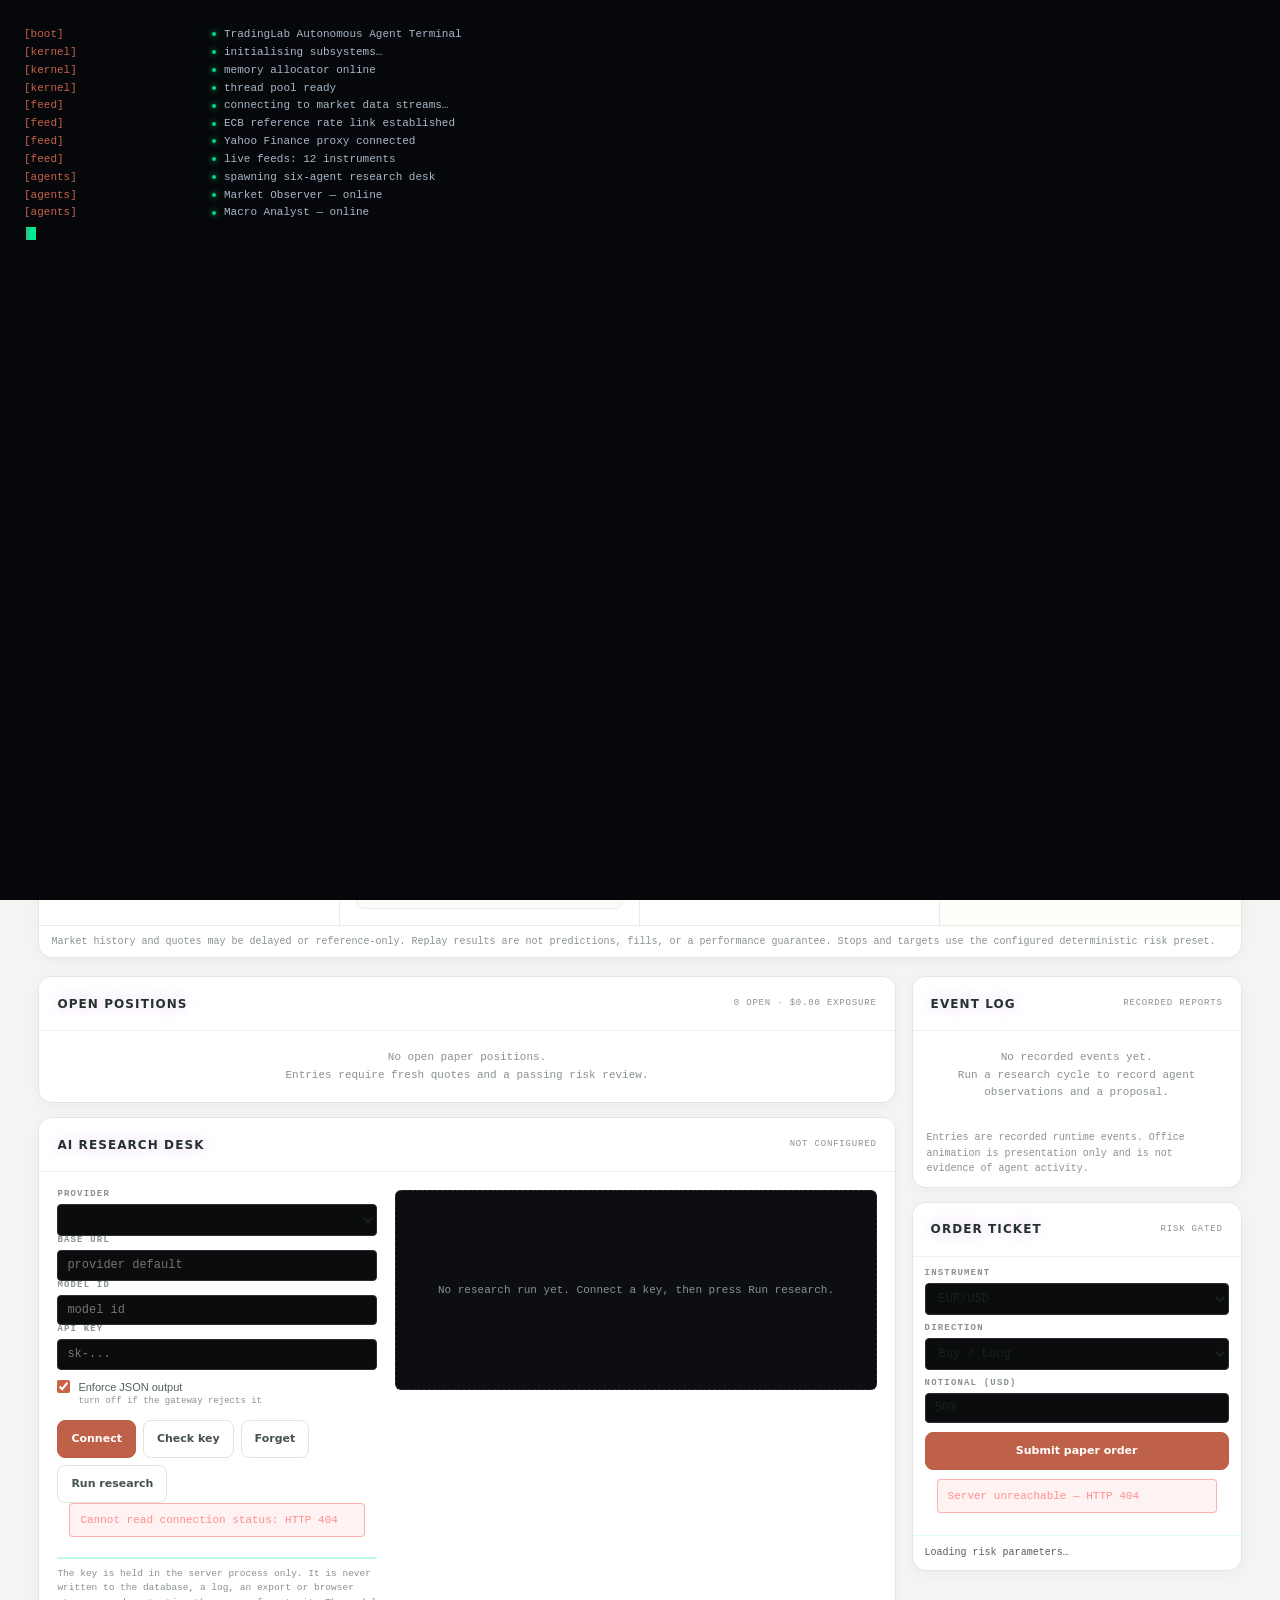
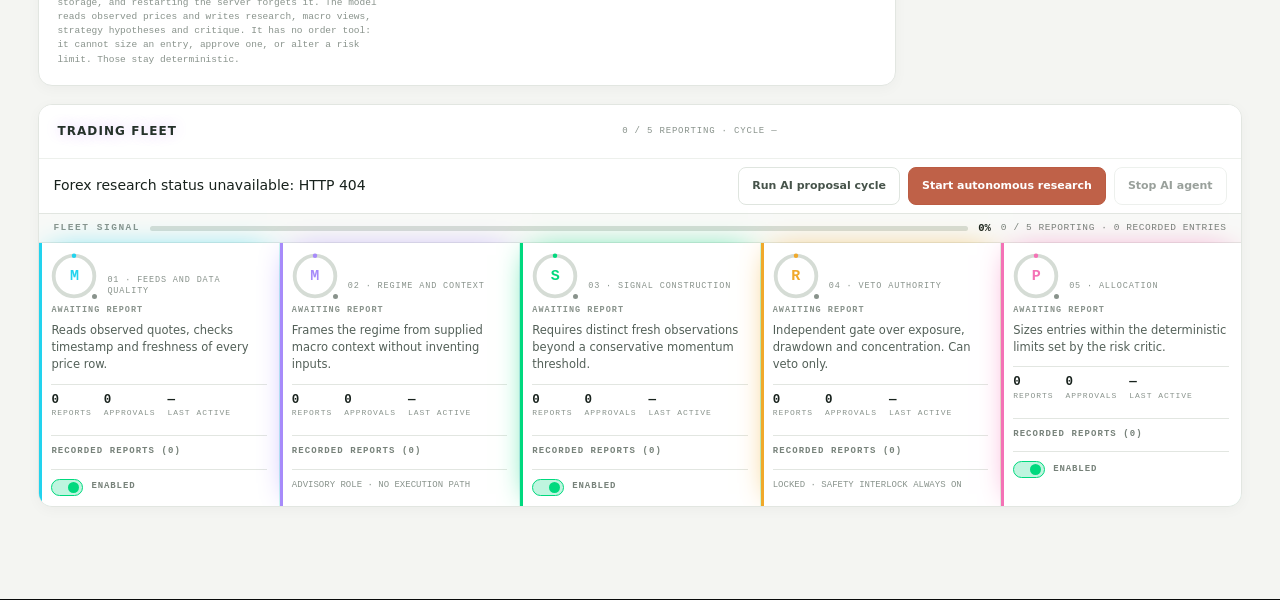
==== commit aef1b746: "Build approval-gated Forex research workflow" ====
--- a/outputs/trading-lab/index.html
+++ b/outputs/trading-lab/index.html
@@ -822,6 +822,21 @@
   @media(max-width:1000px){.bar{grid-template-columns:1fr auto;gap:8px 12px;padding:11px 18px}.topnav{grid-column:1/-1;grid-row:2;justify-content:flex-start}.btags{grid-column:1/-1;grid-row:3;justify-content:flex-start}#markets .chartwrap{grid-template-columns:1fr!important}}
   @media(max-width:700px){.bar{gap:9px;padding:10px 14px}.topnav{grid-column:1/-1;margin:0 -2px;gap:2px}.topnav a{padding:9px 10px!important;font-size:11px!important}.btags{grid-row:3;overflow-x:auto;flex-wrap:nowrap!important}.wrap{gap:12px!important;padding:16px 12px 34px!important}.secbd,#command-deck .secbd{padding:14px!important}#unifiedStrip{grid-template-columns:repeat(2,minmax(0,1fr))!important}#unifiedStrip .cell{min-height:66px;padding:11px 12px!important;border-bottom:1px solid #edf0ec}.deck-kpis,.agent-rail{grid-template-columns:repeat(2,minmax(0,1fr))!important}.deck-actions>*{flex:1 1 100%}#markets .chartbox{padding:12px!important}#markets .chartwrap{grid-template-columns:1fr!important}}
 </style>
+<style id="fxWorkflowStyles">
+#fxWorkflow{border-color:#e7e6df!important}#fxWorkflow .sechd{background:#fdfcf9!important}
+.fxw-intro{display:flex;align-items:center;justify-content:space-between;gap:16px;padding:17px 19px;border-bottom:1px solid #ecece6;background:#fcfbf8}
+.fxw-intro div{display:grid;gap:5px}.fxw-intro strong{font:650 15px/1.25 system-ui,sans-serif;color:#28362d}.fxw-intro span{font:400 12px/1.5 system-ui,sans-serif;color:#758078}
+.fxw-intro>b{flex:none;padding:7px 9px;border:1px solid #eadbc8;border-radius:6px;background:#fbf5eb;color:#946b36;font:700 9px/1 ui-monospace,monospace;letter-spacing:.08em}
+.fxw-steps{display:grid;grid-template-columns:repeat(4,minmax(0,1fr));gap:0;background:#e9ebe5;border-bottom:1px solid #e9ebe5}
+.fxw-step{min-width:0;padding:16px;background:#fff;border-right:1px solid #e9ebe5}.fxw-step:last-child{border:0}
+.fxw-head{display:flex;align-items:center;justify-content:space-between;gap:8px}.fxw-head>span:first-child{font:700 9px/1 ui-monospace,monospace;letter-spacing:.11em;color:#9b634d}
+.fxw-step p{min-height:52px;margin:12px 0;color:#758078;font:400 11px/1.55 system-ui,sans-serif}
+.fxw-output{min-height:72px;margin-top:12px;padding:10px;border:1px solid #eceee9;border-radius:8px;background:#fafbf9;color:#657168;font:400 10px/1.6 ui-monospace,monospace;overflow-wrap:anywhere;white-space:pre-wrap}
+.fxw-step select{max-width:120px;padding:7px;border:1px solid #e0e5df;border-radius:7px;background:#fff;color:#39483e;font:600 11px ui-monospace,monospace}
+.fxw-approve{background:#fffdfa}.fxw-approve #fxApprovalState{font:650 9px ui-monospace,monospace;color:#9b7950}
+@media(max-width:900px){.fxw-steps{grid-template-columns:repeat(2,minmax(0,1fr))}.fxw-step:nth-child(2){border-right:0}.fxw-step:nth-child(-n+2){border-bottom:1px solid #e9ebe5}}
+@media(max-width:560px){.fxw-steps{grid-template-columns:1fr}.fxw-step{border-right:0!important;border-bottom:1px solid #e9ebe5}.fxw-step p{min-height:0}.fxw-intro{align-items:flex-start}.fxw-intro>b{font-size:8px}}
+</style>
 <style id="bootStyles">
 #bootOverlay{position:fixed;inset:0;background:#05070a;z-index:9999;display:flex;
   flex-direction:column;gap:4px;padding:24px;font:400 11px/1.35 "SF Mono",ui-monospace,Menlo,Consolas,monospace;
@@ -915,6 +930,18 @@
         </div>
       </section>
 
+      <section class="sec" id="fxWorkflow">
+        <div class="sechd"><h2>Forex Decision Workflow</h2><span class="sub">SCAN → PLAN → REPLAY → APPROVE · PAPER ONLY</span></div>
+        <div class="fxw-intro"><div><strong>Research first. Review every plan.</strong><span>AI proposes an entry; deterministic risk sets the stop, target and size. Nothing is submitted until you approve this exact paper plan.</span></div><b>NO LIVE BROKER</b></div>
+        <div class="fxw-steps">
+          <article class="fxw-step"><div class="fxw-head"><span>01 / SCAN</span><button class="btn" id="fxScan">Scan five pairs</button></div><p>Screen loaded Forex bars for recent direction and range. This is a setup filter, not a forecast.</p><div id="fxScanResults" class="fxw-output">Load the market bars, then scan for setups.</div></article>
+          <article class="fxw-step"><div class="fxw-head"><span>02 / PLAN</span><select id="fxPlanPair" aria-label="Pair to plan"></select></div><p>Ask the research committee for a proposal on the selected pair.</p><button class="btn go" id="fxPlan">Build AI plan</button><div id="fxPlanResult" class="fxw-output">No plan yet.</div></article>
+          <article class="fxw-step"><div class="fxw-head"><span>03 / REPLAY</span><button class="btn" id="fxReplay">Run 10,000 paths</button></div><p>Resample historical bar returns over 24 bars and count stop/target touches. Historical model frequencies only.</p><div id="fxReplayResult" class="fxw-output">Build a plan and load at least 40 bars to replay.</div></article>
+          <article class="fxw-step fxw-approve"><div class="fxw-head"><span>04 / APPROVE</span><span id="fxApprovalState">WAITING FOR PLAN</span></div><p>Approval rechecks today’s quote and rejects a move over 10 bps. Approval submits to the paper account only.</p><button class="btn go" id="fxApprove" disabled>Approve paper entry</button><div id="fxApprovalResult" class="fxw-output">No paper order can be submitted until an eligible plan is reviewed.</div></article>
+        </div>
+        <div class="notes">Market history and quotes may be delayed or reference-only. Replay results are not predictions, fills, or a performance guarantee. Stops and targets use the configured deterministic risk preset.</div>
+      </section>
+
       <section class="sec" id="pipeline"><i class="hud tl"></i><i class="hud tr"></i><i class="hud bl"></i><i class="hud br"></i>
         <div class="sechd">
           <h2>Trading Fleet</h2>
@@ -923,8 +950,8 @@
         </div>
         <div class="fx-auto-control">
           <span class="sub" id="fxAutoStatus" role="status">Autonomous AI Forex paper agent stopped · connect and verify a model to start · no live broker execution.</span>
-          <button class="btn" type="button" id="fxAiCycle">Run AI paper cycle</button>
-          <button class="btn go" type="button" id="fxAutoStart">Start autonomous AI paper</button>
+          <button class="btn" type="button" id="fxAiCycle">Run AI proposal cycle</button>
+          <button class="btn go" type="button" id="fxAutoStart">Start autonomous research</button>
           <button class="btn" type="button" id="fxAutoStop" disabled>Stop AI agent</button>
         </div>
         <div class="fleetbar" aria-label="Fleet reporting share">
@@ -1374,14 +1401,14 @@
       (decision.blockers?.length?' · gate: '+decision.blockers.join('; ').slice(0,120):''):'';
     const budget=s.budget?' · model calls left today: '+(s.budget.calls_left??'—'):'';
     status.textContent=s.stopping
-      ?'Autonomous AI Forex agent is finishing its current paper cycle…'
+      ?'Autonomous Forex research is finishing its current proposal cycle…'
       :s.running
-      ?'AUTONOMOUS FX AI PAPER ACTIVE · every '+Math.round((s.interval_seconds||300)/60)+' min · '+(s.cycles||0)+' cycles'+extra+budget+' · no live orders.'
-      :'Autonomous AI Forex agent stopped · '+(s.cycles||0)+' cycle(s) · '+(s.ai_available?'AI model ready':'connect and verify an AI model')+budget+(s.last_error?' · '+s.last_error:extra)+' · paper only.';
+      ?'AUTONOMOUS FOREX RESEARCH ACTIVE · every '+Math.round((s.interval_seconds||300)/60)+' min · '+(s.cycles||0)+' proposal cycles'+extra+budget+' · operator approval required.'
+      :'Autonomous Forex research stopped · '+(s.cycles||0)+' proposal cycle(s) · '+(s.ai_available?'AI model ready':'connect and verify an AI model')+budget+(s.last_error?' · '+s.last_error:extra)+' · paper approval required.';
     if(start)start.disabled=!!(s.running||s.stopping);
     if(stop)stop.disabled=!s.running||!!s.stopping;
   }catch(e){
-    status.textContent='FX paper-agent status unavailable: '+e.message;
+    status.textContent='Forex research status unavailable: '+e.message;
   }
 }
 async function setFxAuto(action){
@@ -1404,13 +1431,82 @@
     const result=await api('/api/forex/agents/ai-cycle',{method:'POST',
       headers:{'Content-Type':'application/json'},body:'{}'});
     await refresh();
-    const paper=result.paper||{};
-    say(paper.reason||('AI paper cycle completed: '+(paper.executed||[]).length+' paper action(s). No live order was sent.'),
-      paper.executed?.length?'ok':'');
-  }catch(e){say('AI paper cycle did not run: '+e.message,'bad')}
+    say('Research proposal saved. Review it in the Forex Decision Workflow; no paper entry was submitted.');
+  }catch(e){say('AI proposal cycle did not run: '+e.message,'bad')}
   finally{button.disabled=false;button.textContent=label;await loadFxAutoStatus()}
 }
 if($id('fxAiCycle'))$id('fxAiCycle').addEventListener('click',runFxAiCycle);
+let reviewedFxPlan=null;
+function fillFxPlanPairs(){
+  const select=$id('fxPlanPair');if(!select)return;
+  select.innerHTML=PAIRS.map(p=>'<option value="'+p+'">'+p+'</option>').join('');
+  select.value=chartPair;
+}
+function fxPairQuote(pair){return quotes[pair]||((state&&state.market&&state.market.pairs)||{})[pair]||null}
+function fxNumber(x){const n=Number(x);return Number.isFinite(n)?n:null}
+function fxFmt(pair,n){if(n==null)return '—';return n.toFixed(pair.endsWith('JPY')?3:5)}
+function scanFxSetups(){
+  fillFxPlanPairs();
+  const rows=PAIRS.map(pair=>{
+    const bars=series[pair]||[],tail=bars.slice(-24),q=fxPairQuote(pair);
+    if(tail.length<12)return {pair,bars:tail,score:null,reason:'Need more bars'};
+    const first=fxNumber(tail[0].c),last=fxNumber(tail[tail.length-1].c);
+    const move=first&&last?(last/first-1)*100:0;
+    const ranges=tail.map(b=>Math.abs((Number(b.h)-Number(b.l))/Number(b.c))).filter(Number.isFinite);
+    const range=ranges.length?100*ranges.reduce((a,b)=>a+b,0)/ranges.length:0;
+    const age=q?Date.now()/1000-Number(q.observed):Infinity;
+    const fresh=!!(q&&Number.isFinite(age)&&age>=-30&&age<=MAX_QUOTE_AGE&&
+      String(q.provider_date||'').slice(0,10)===new Date().toISOString().slice(0,10));
+    return {pair,bars:tail,move,range,fresh,score:Math.abs(move)/(range||1),reason:fresh?'':'quote needs refresh'};
+  }).sort((a,b)=>(b.score??-1)-(a.score??-1));
+  $id('fxScanResults').textContent=rows.map(x=>x.score==null?x.pair+' · '+x.reason:
+    x.pair+' · '+(x.move>=0?'UP ':'DOWN ')+Math.abs(x.move).toFixed(3)+'% / 24 bars · avg range '+x.range.toFixed(3)+'% · '+(x.fresh?'quote fresh':'quote stale')).join('\n');
+  if(rows[0]&&rows[0].score!=null)$id('fxPlanPair').value=rows[0].pair;
+}
+$id('fxScan')?.addEventListener('click',scanFxSetups);
+$id('fxPlanPair')?.addEventListener('change',()=>{reviewedFxPlan=null;$id('fxApprove').disabled=true;$id('fxApprovalState').textContent='WAITING FOR PLAN'});
+$id('fxPlan')?.addEventListener('click',async()=>{
+  const pair=$id('fxPlanPair').value,button=$id('fxPlan');button.disabled=true;button.textContent='Six agents researching…';
+  reviewedFxPlan=null;$id('fxApprove').disabled=true;$id('fxApprovalState').textContent='PLAN IN PROGRESS';
+  try{
+    const result=await api('/api/forex/agents/plan',{method:'POST',headers:{'Content-Type':'application/json'},body:JSON.stringify({pair})});
+    const final=result.deliberation?.final_decision||{},proposal=result.proposal||{},q=(result.quote_snapshot||{})[pair]||fxPairQuote(pair)||{};
+    // Runtime audit is the source of truth for approval; live quote shown here is informative only.
+    const side=String(final.side||'hold').toLowerCase(),entry=fxNumber(q[side==='buy'?'ask':'bid']);
+    const risk=state?.risk||{},stopPct=Number(risk.stop_loss_pct??.01),targetPct=Number(risk.take_profit_pct??.02);
+    const stop=entry==null?null:entry*(side==='buy'?1-stopPct:1+stopPct),target=entry==null?null:entry*(side==='buy'?1+targetPct:1-targetPct);
+    const blockers=proposal.blockers||[];
+    $id('fxPlanResult').textContent=[side.toUpperCase()+' '+pair,final.rationale||'No rationale supplied.',entry==null?'Entry quote unavailable':'Reference entry '+fxFmt(pair,entry)+' · stop '+fxFmt(pair,stop)+' · target '+fxFmt(pair,target),'Paper notional capped at $250 · stops/targets are deterministic presets · plan '+(result.cycle_id||'—'),proposal.eligible?'Eligible for review':(blockers.join('; ')||'No eligible entry proposal')].join('\n');
+    reviewedFxPlan=proposal.eligible?{cycle_id:result.cycle_id,pair,side,entry,stop,target}:null;
+    $id('fxApprove').disabled=!reviewedFxPlan;$id('fxApprovalState').textContent=reviewedFxPlan?'READY FOR YOUR REVIEW':'PLAN BLOCKED';
+    $id('fxApprovalResult').textContent=reviewedFxPlan?'Review the pair, direction, reference quote, stop and target, then approve to submit this paper entry.':(blockers.join('\n')||'The committee did not produce an approvable plan.');
+    $id('fxReplayResult').textContent='Replay the reviewed '+pair+' plan across historical bars.';
+    await refresh();
+  }catch(e){$id('fxPlanResult').textContent='Plan failed: '+e.message;$id('fxApprovalState').textContent='PLAN FAILED'}
+  finally{button.disabled=false;button.textContent='Build AI plan'}
+});
+$id('fxReplay')?.addEventListener('click',()=>{
+  const plan=reviewedFxPlan,bars=plan?(series[plan.pair]||[]):[];
+  if(!plan||bars.length<40){$id('fxReplayResult').textContent='Need an eligible plan and at least 40 historical bars.';return}
+  const returns=[];for(let i=1;i<bars.length;i++){const a=Number(bars[i-1].c),b=Number(bars[i].c);if(a>0&&b>0&&Number.isFinite(a)&&Number.isFinite(b))returns.push(Math.log(b/a))}
+  if(returns.length<30){$id('fxReplayResult').textContent='Not enough valid historical returns.';return}
+  let stop=0,target=0,neither=0;const buy=plan.side==='buy',horizon=24;
+  for(let n=0;n<10000;n++){let px=plan.entry,done=false;for(let j=0;j<horizon;j++){px*=Math.exp(returns[Math.floor(Math.random()*returns.length)]);if(buy?px<=plan.stop:px>=plan.stop){stop++;done=true;break}if(buy?px>=plan.target:px<=plan.target){target++;done=true;break}}if(!done)neither++}
+  $id('fxReplayResult').textContent='10,000 resampled paths · 24-bar horizon\nStop touched first: '+(100*stop/10000).toFixed(1)+'%\nTarget touched first: '+(100*target/10000).toFixed(1)+'%\nNeither within horizon: '+(100*neither/10000).toFixed(1)+'%\nHistorical bar returns sampled with replacement; spread, slippage, gaps and forward prediction are not modelled.';
+});
+$id('fxApprove')?.addEventListener('click',async()=>{
+  const plan=reviewedFxPlan;if(!plan)return;
+  const button=$id('fxApprove');button.disabled=true;button.textContent='Rechecking quote…';
+  try{
+    const result=await api('/api/forex/agents/approve',{method:'POST',headers:{'Content-Type':'application/json'},body:JSON.stringify({cycle_id:plan.cycle_id})});
+    if(!result.ok)throw new Error(result.reason||'Paper approval rejected');
+    $id('fxApprovalState').textContent=result.already_approved?'ALREADY APPROVED':'PAPER ENTRY CREATED';
+    $id('fxApprovalResult').textContent=(result.paper?.reason||'Paper entry accepted.')+'\nNo live broker order was sent.';
+    reviewedFxPlan=null;await refresh();
+  }catch(e){$id('fxApprovalState').textContent='APPROVAL REJECTED';$id('fxApprovalResult').textContent=e.message+'\nRefresh market data and create a new plan before retrying.';reviewedFxPlan=null}
+  finally{button.textContent='Approve paper entry';button.disabled=!reviewedFxPlan}
+});
+fillFxPlanPairs();
 async function toggleAgent(key,on,box){
   box.disabled=true;
   $id('pipeErr').textContent='';
@@ -1531,7 +1627,7 @@
   const ev=(s.events||[]).filter(e=>['live_agent_report','live_agent_started','accounting_report'].includes(e.kind)).slice(0,40);
   if(!ev.length){
     $id('feed').innerHTML='<div class="empty">No recorded events yet.<br>'+
-      'Press Run agent cycle in the office view to execute one pipeline pass.</div>';
+      'Run a research cycle to record agent observations and a proposal.</div>';
     return;
   }
   $id('feed').innerHTML=ev.map(e=>
@@ -1558,9 +1654,26 @@
     (Object.values(m.pairs||{}).some(q=>q.instrument==='metal')
       ?'  ·  metals are spot per troy ounce; metal intraday bars are a futures proxy':'');
   // The footnote under the table previously described ECB permanently.
-  $id('quoteNote').textContent=/gold-api/.test(src)
-    ?'FX quotes are Yahoo mid prices; metal quotes are true spot per troy ounce from gold-api.com. Bid and ask are simulated from a configured spread, not broker depth. Click a row to load the pair.'
-    :'Prices are ECB daily reference mid rates via Frankfurter. They are research inputs, not executable quotes. Click a row to load the pair.';
+  $id('quoteNote').textContent=/Yahoo/i.test(src)
+    ?'Yahoo Finance prices are indicative reference data. Bid and ask are estimated from a configured spread, not broker depth. These are not live executable prices.'
+    :/Frankfurter|ECB/i.test(src)
+    ?'ECB daily reference mid rates are research inputs, not executable quotes. No live broker price feed is connected.'
+    :'Prices may be delayed or simulated. They are research inputs, not live executable prices.';
+}
+
+function applyState(s){
+  state=s||{};
+  quotes=(state.market&&state.market.pairs)||{};
+  renderKpis(state);
+  renderTicker();
+  renderTape();
+  renderQuotes();
+  renderTags(state);
+  renderPipeline(state);
+  renderPositions(state);
+  renderFeed(state);
+  renderBudget(state.agentState&&state.agentState.ai_budget);
+  loadPair(chartPair);
 }
 
 /* ── AI research desk ───────────────────────────────────── */
